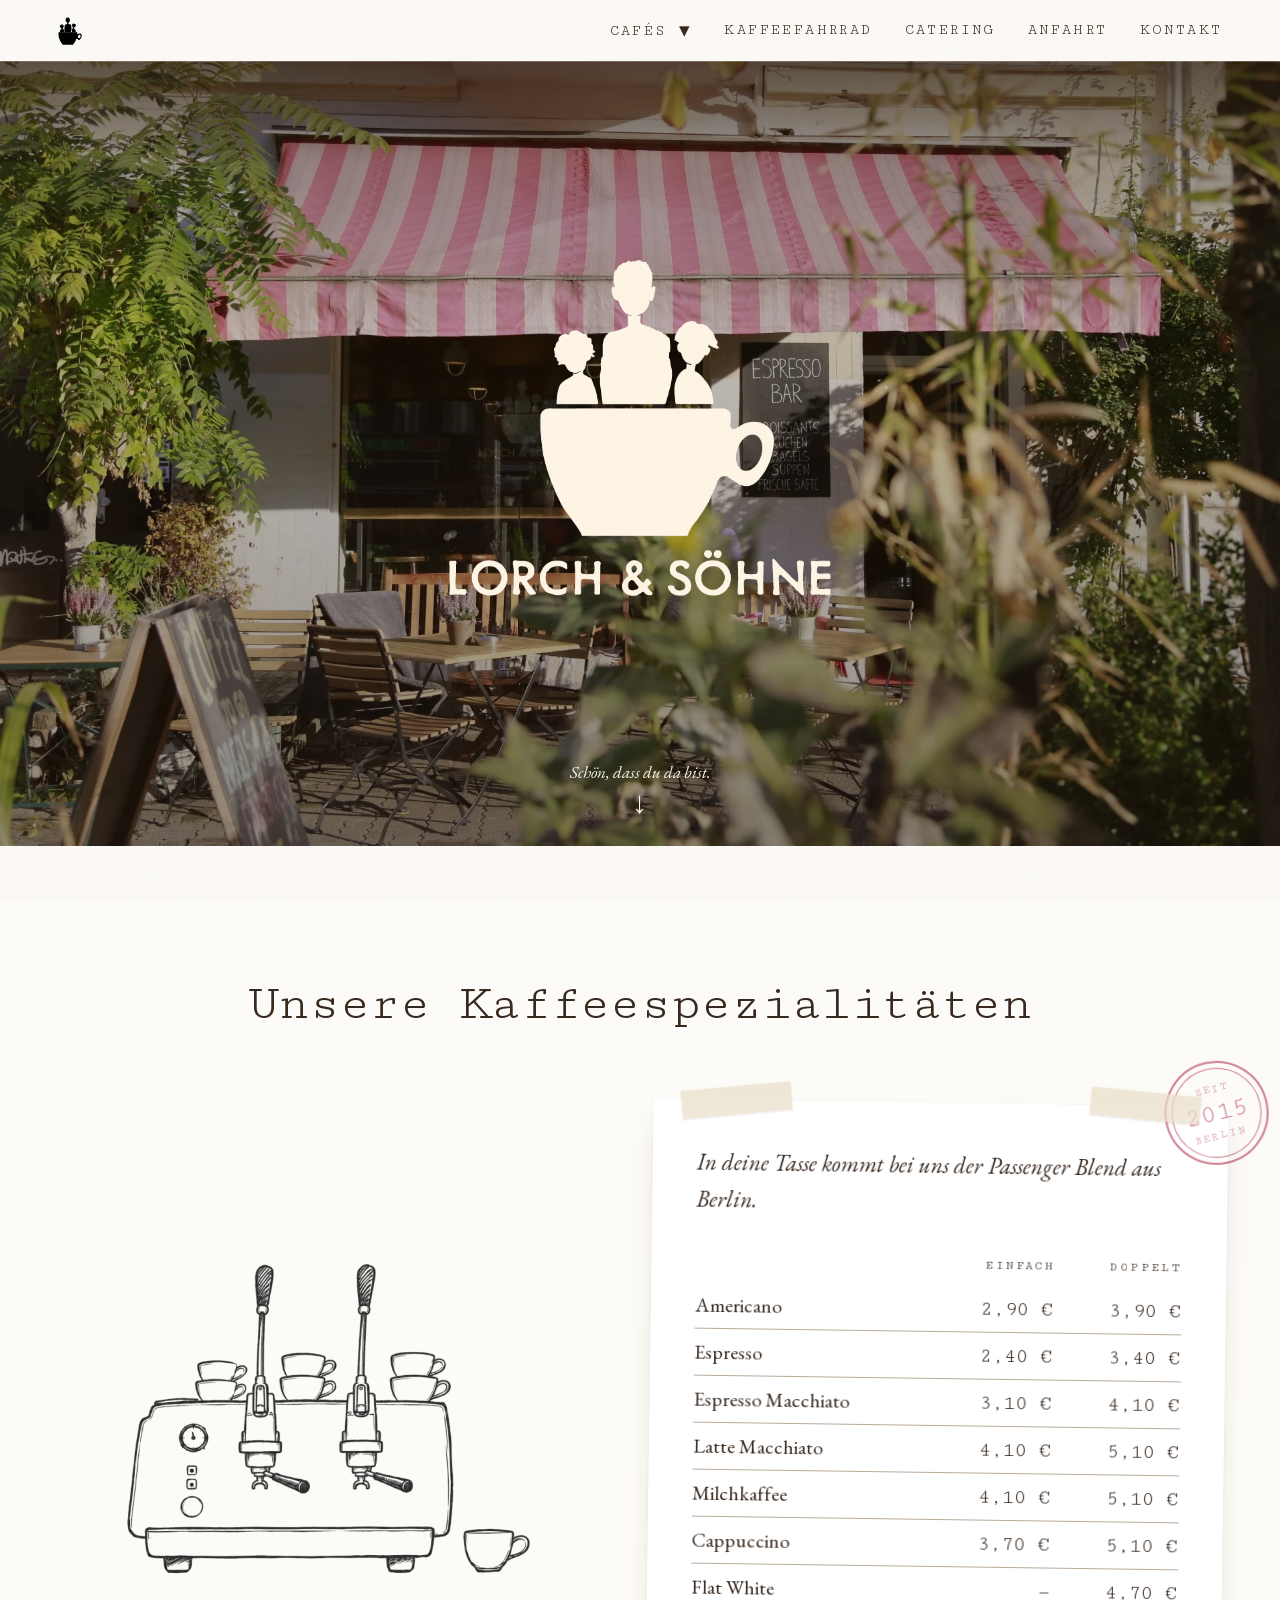
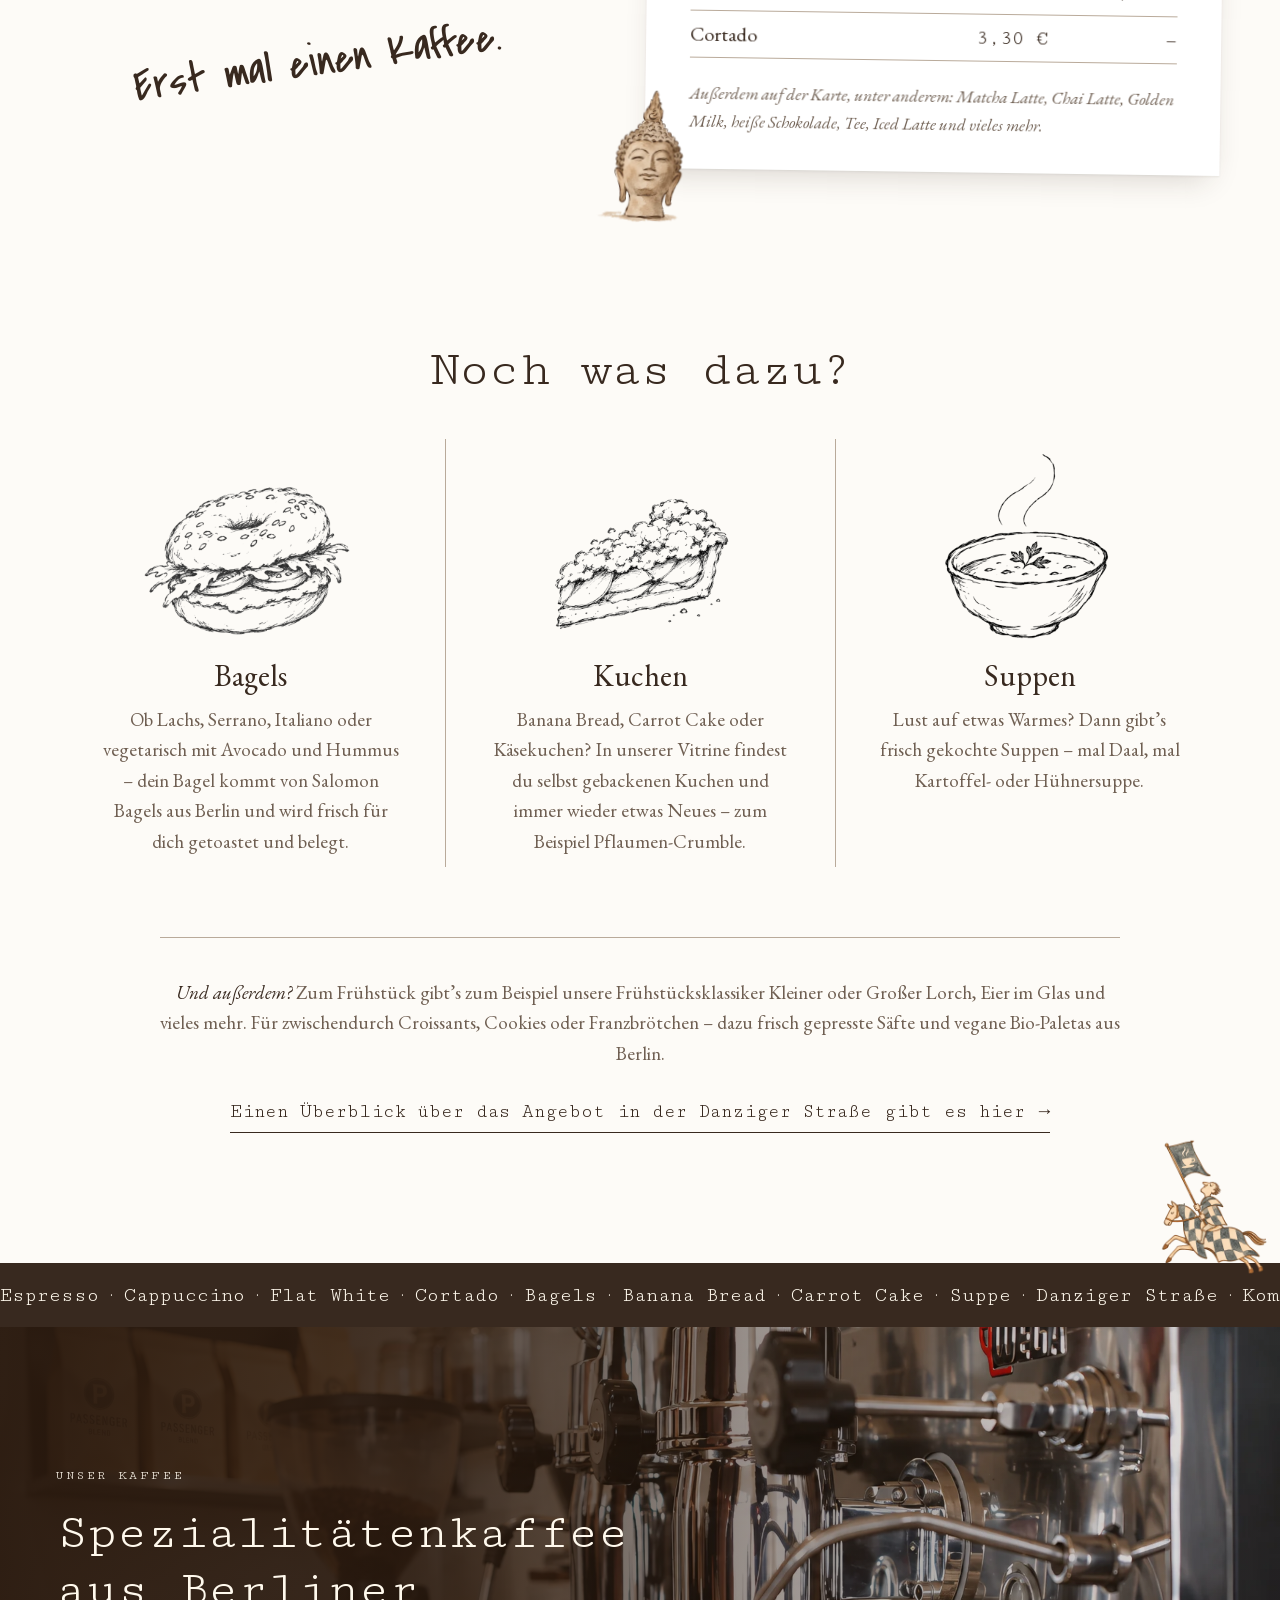
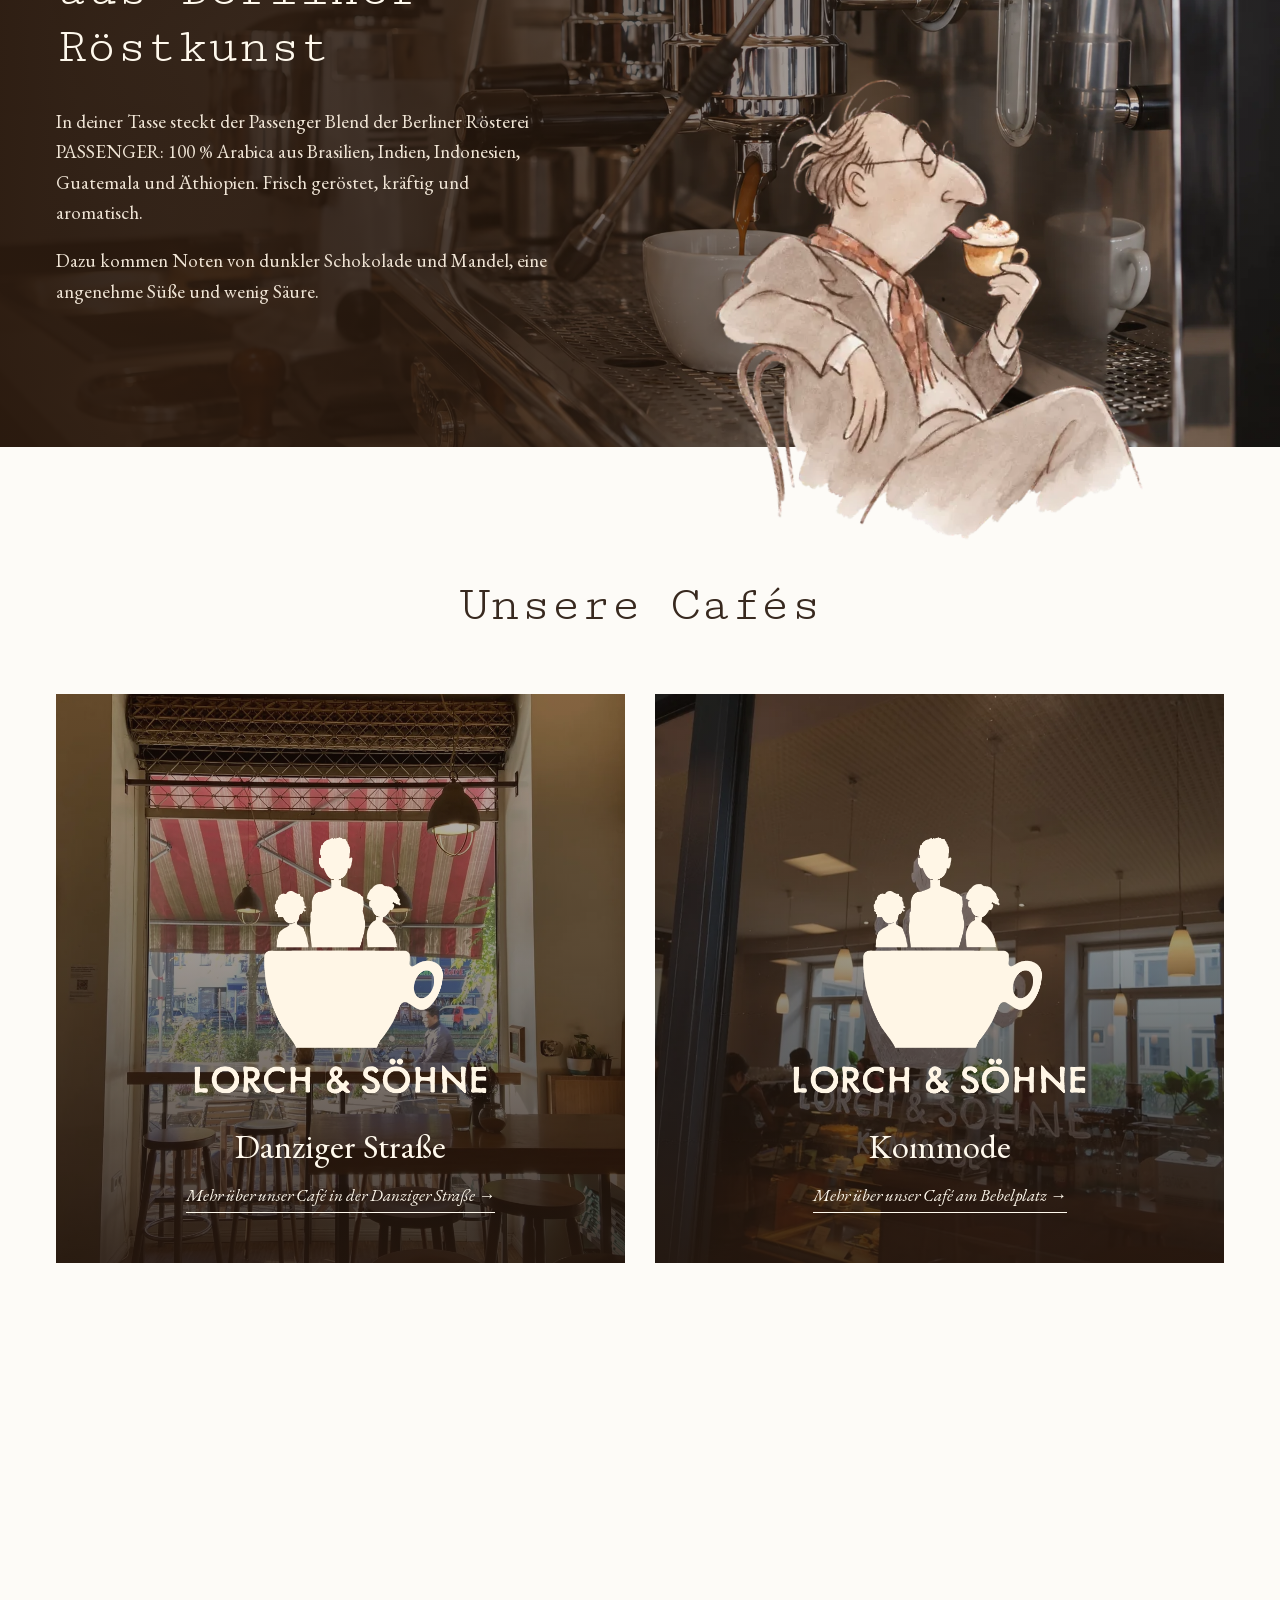
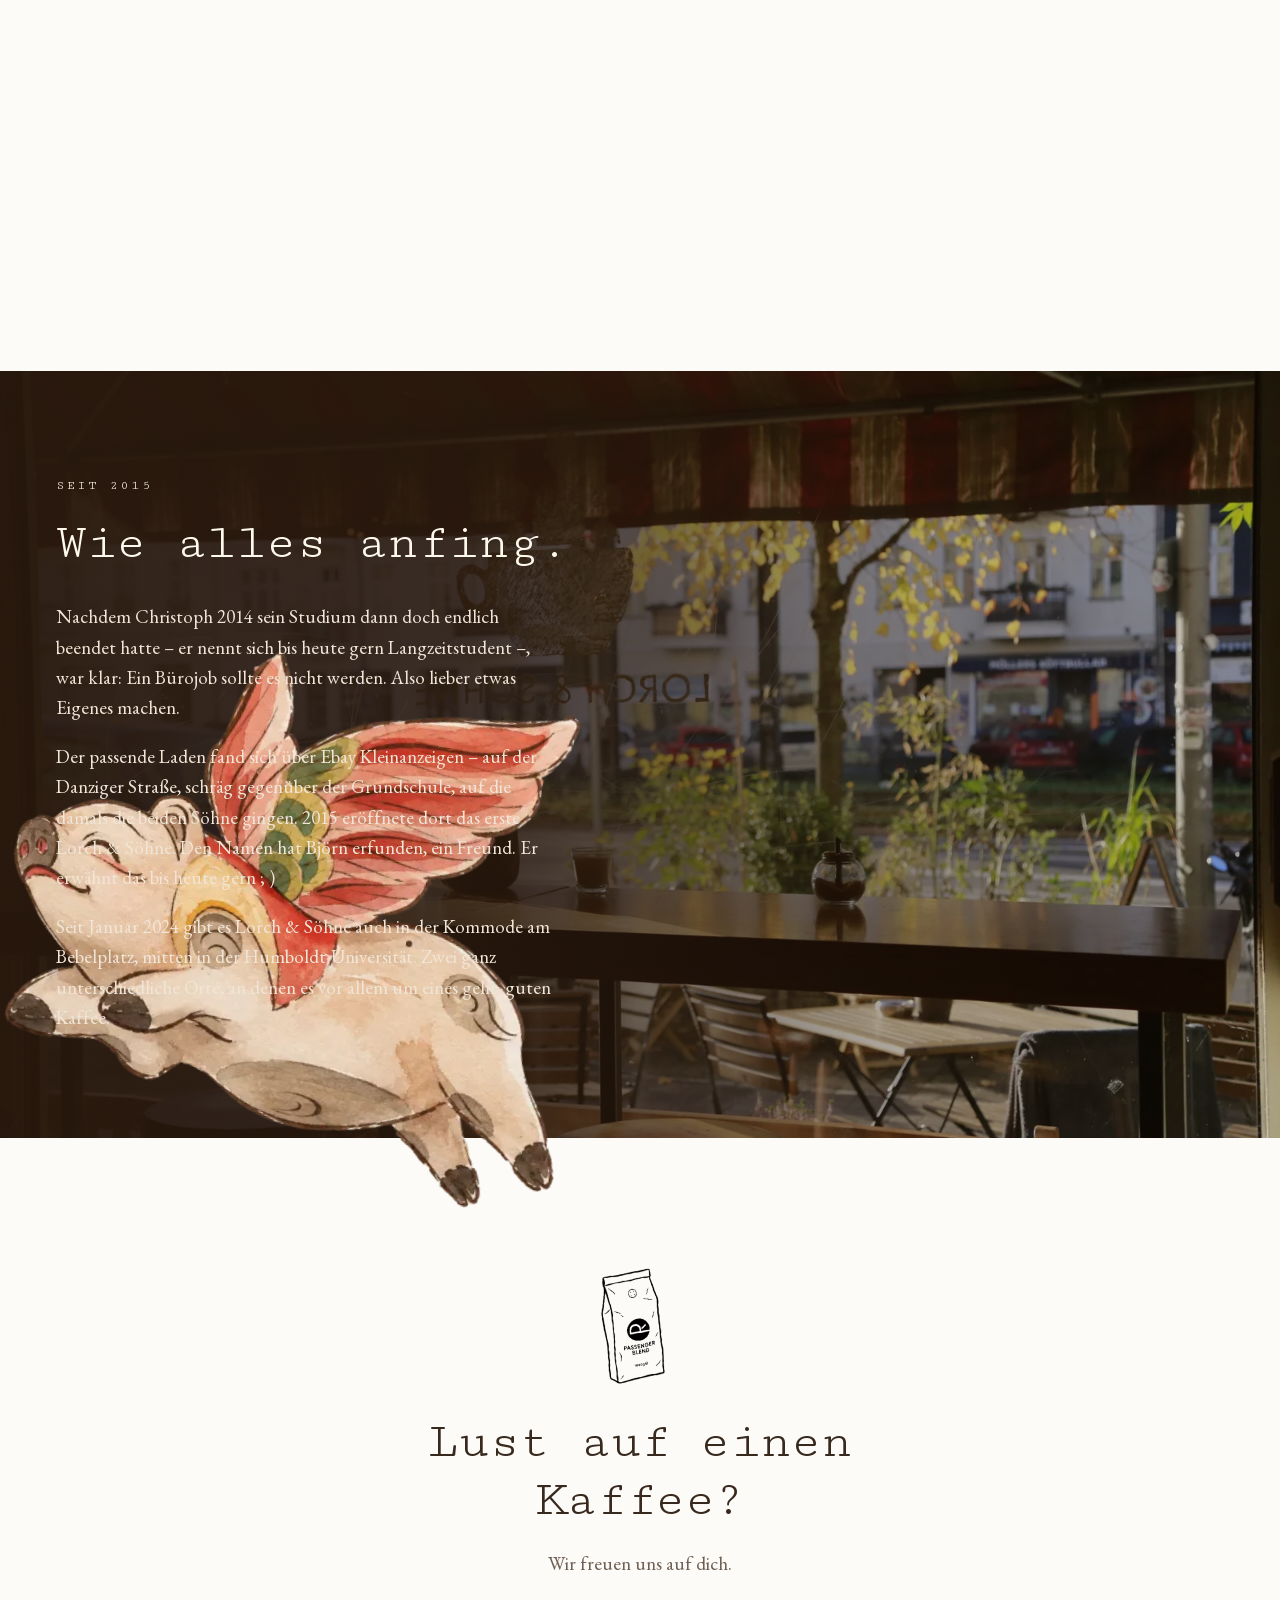
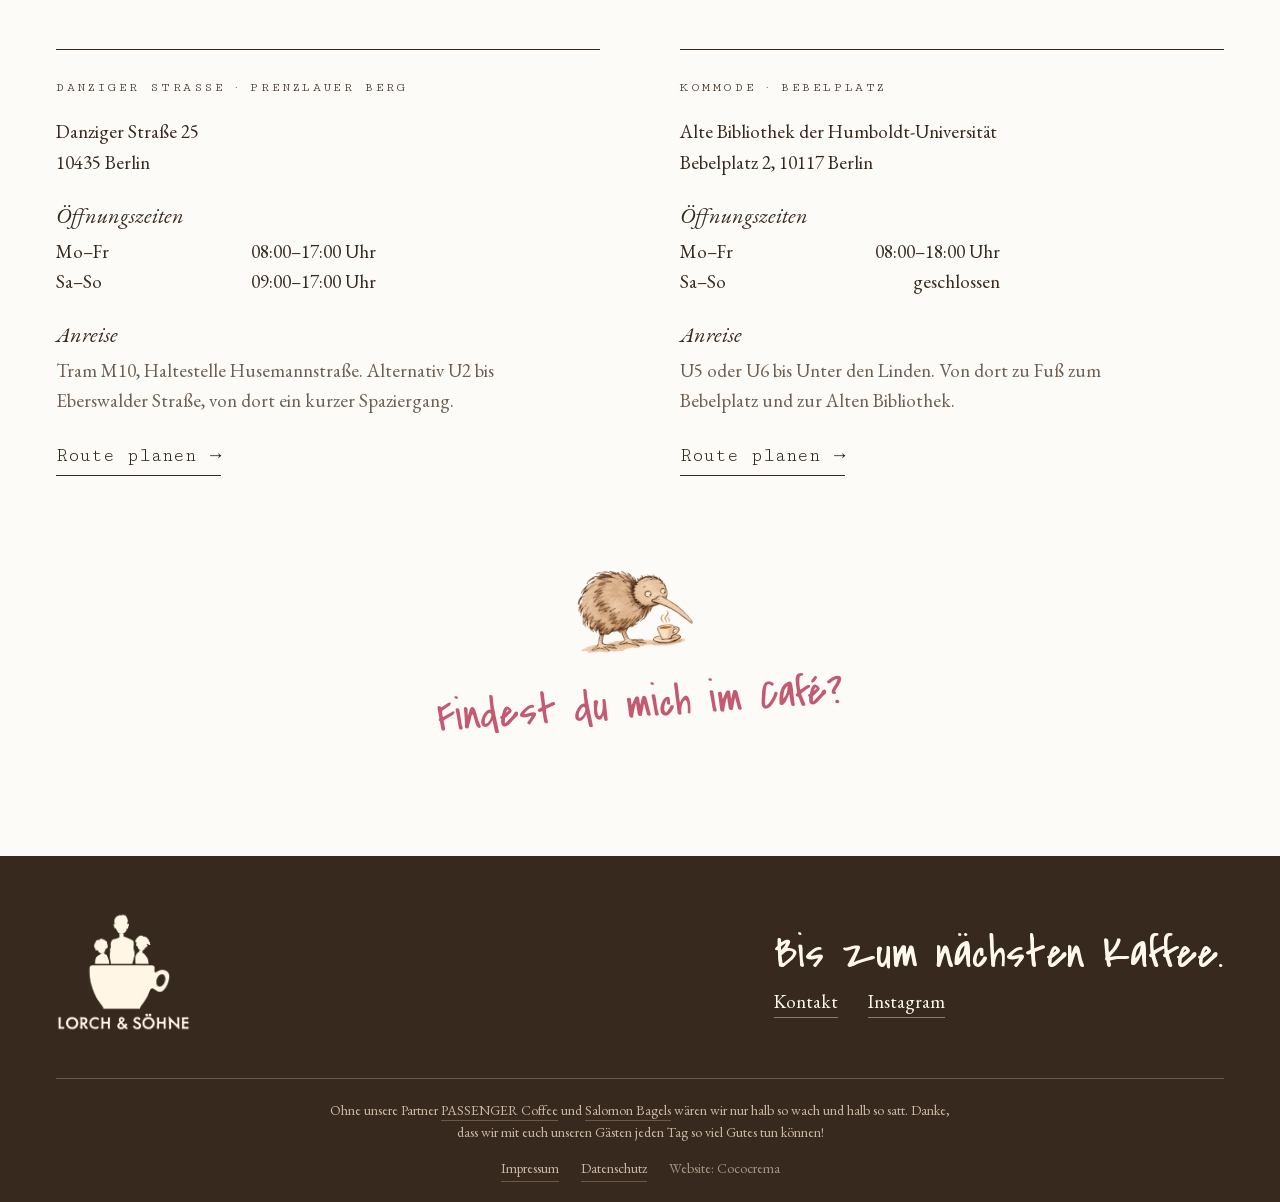
==== index.html @ 110a2131 "Startbild: Handy-Fotos kleiner, Einblenden 0,2 s (Speed Index) Co-Authored-By: Claude Opus 5.5 <nore" ====
<!doctype html>
<html lang="de">
<head>
  <meta charset="utf-8">
  <meta name="viewport" content="width=device-width,initial-scale=1">
  <meta name="description" content="Lorch &amp; Söhne: Cafés und Espressobars in Berlin – Danziger Straße (Prenzlauer Berg) und am Bebelplatz (Mitte). Espresso, Bagels, Kuchen &amp; Kaffeefahrrad.">
  <meta name="theme-color" content="#35271e">
  <title>Lorch &amp; Söhne – Cafés in Berlin Prenzlauer Berg und Mitte</title>
  <!-- Hauptadresse dieser Seite: so weiß Google, dass Testkopien nicht das Original sind -->
  <link rel="canonical" href="https://lorchundsoehne.de/">
  <!-- Startbild vorladen: Handy bekommt die kleine Hochformat-Version (-mobil), Desktop die große -->
  <link rel="preload" href="assets/bilder/lorch-und-soehne-cafe-terrasse-mobil.webp" as="image" fetchpriority="high" media="(max-width: 800px)">
  <link rel="preload" href="assets/bilder/lorch-und-soehne-cafe-terrasse.webp" as="image" fetchpriority="high" media="(min-width: 801px)">
  <link rel="preload" href="assets/fonts/ebgaramond-normal.woff2" as="font" type="font/woff2" crossorigin>
  <!-- Favicon: braune Tasse (assets/logos, 64 px); fürs iPhone weiterhin die Logo-Tasse -->
  <link rel="icon" type="image/webp" href="assets/bilder/lorch-und-soehne-favicon-whole-cup.webp">
  <link rel="apple-touch-icon" href="apple-touch-icon.png">
  <link rel="stylesheet" href="style.css?v=79">
  <script src="script.js?v=71" defer></script>
  <!-- Strukturierte Daten (schema.org, JSON-LD): verraten Google und KI-Agenten,
       wer Lorch & Söhne ist – Firma plus beide Cafés mit Adresse und Öffnungszeiten.
       Unsichtbar auf der Seite. Bei geänderten Zeiten bitte hier mit anpassen!
       Prüfen: https://search.google.com/test/rich-results
       Die E-Mail steht absichtlich NICHT hier (Schutz vor Adress-Sammlern; sie ist optional). -->
  <script type="application/ld+json">
  {
    "@context": "https://schema.org",
    "@graph": [
      {
        "@type": "Organization",
        "@id": "https://lorchundsoehne.de/#organisation",
        "name": "Lorch & Söhne",
        "url": "https://lorchundsoehne.de/",
        "logo": "https://lorchundsoehne.de/assets/bilder/lorch-und-soehne-logo.webp",
        "sameAs": ["https://www.instagram.com/lorch_und_soehne/"],
        "description": "Cafés und Espressobars in Berlin (Prenzlauer Berg und Mitte), Kaffeefahrrad mit Barista zum Mieten und Catering."
      },
      {
        "@type": "CafeOrCoffeeShop",
        "name": "Lorch & Söhne – Danziger Straße",
        "url": "https://lorchundsoehne.de/cafe-danziger-strasse.html",
        "image": "https://lorchundsoehne.de/assets/bilder/lorch-und-soehne-danziger-strasse-theke-kreidetafel.webp",
        "parentOrganization": { "@id": "https://lorchundsoehne.de/#organisation" },
        "servesCuisine": ["Kaffee", "Bagels", "Kuchen", "Suppen"],
        "address": {
          "@type": "PostalAddress",
          "streetAddress": "Danziger Straße 25",
          "postalCode": "10435",
          "addressLocality": "Berlin",
          "addressCountry": "DE"
        },
        "openingHoursSpecification": [
          { "@type": "OpeningHoursSpecification", "dayOfWeek": ["Monday","Tuesday","Wednesday","Thursday","Friday"], "opens": "08:00", "closes": "17:00" },
          { "@type": "OpeningHoursSpecification", "dayOfWeek": ["Saturday","Sunday"], "opens": "09:00", "closes": "17:00" }
        ]
      },
      {
        "@type": "CafeOrCoffeeShop",
        "name": "Lorch & Söhne – Kommode",
        "url": "https://lorchundsoehne.de/cafe-kommode.html",
        "image": "https://lorchundsoehne.de/assets/bilder/kommode/lorch-und-soehne-kommode-hinter-der-theke.webp",
        "parentOrganization": { "@id": "https://lorchundsoehne.de/#organisation" },
        "servesCuisine": ["Kaffee", "Kuchen"],
        "address": {
          "@type": "PostalAddress",
          "streetAddress": "Bebelplatz 2, Alte Bibliothek der Humboldt-Universität",
          "postalCode": "10117",
          "addressLocality": "Berlin",
          "addressCountry": "DE"
        },
        "openingHoursSpecification": [
          { "@type": "OpeningHoursSpecification", "dayOfWeek": ["Monday","Tuesday","Wednesday","Thursday","Friday"], "opens": "08:00", "closes": "18:00" }
        ]
      }
    ]
  }
  </script>
</head>
<body>
  <!--
    LORCH & SÖHNE – STARTSEITE
    Die Seite besteht aus diesen Bereichen (von oben nach unten):
    Startbild → Kaffeekarte → Speisen → Unser Kaffee → Espressobars →
    Kaffeefahrrad → Geschichte → Besuch → Fußbereich.
    Das Aussehen steht in style.css, dort in derselben Reihenfolge.
    Bilder liegen in assets/bilder/, Schriften in assets/fonts/.
  -->

  <!-- Unsichtbarer Link für Tastatur- und Screenreader-Nutzer:
       springt direkt zum Inhalt -->
  <a class="sprunglink" href="#inhalt">Zum Inhalt</a>

  <!-- ===== STARTBILD & NAVIGATION =====
       Terrassenfoto, Logo und Menü. Die Menüpunkte springen zu den
       Bereichen mit der passenden id (z. B. href="#karte" → id="karte").
       Die beiden Standorte oben links führen später auf die Unterseiten
       der Danziger Straße und der Kommode – dann nur das href ändern. -->
  <header class="startbild" id="anfang">
    <!-- Bis 800 px Breite lädt der Browser den hochformatigen Ausschnitt (-mobil, viel kleiner) -->
    <picture>
      <source media="(max-width: 800px)" srcset="assets/bilder/lorch-und-soehne-cafe-terrasse-mobil.webp">
      <img class="startbild-foto" src="assets/bilder/lorch-und-soehne-cafe-terrasse.webp" width="1920" height="1280" alt="Die sonnige Terrasse von Lorch & Söhne unter der rosé gestreiften Markise" fetchpriority="high">
    </picture>
    <div class="startbild-abdunklung"></div>
    <div class="kopfleiste">
      <div class="standorte-links">
        <!-- Home: die Kaffeetasse mit den drei Lorchs, führt zur Startseite -->
        <a class="home-tasse" href="index.html" aria-label="Lorch & Söhne – Startseite"><img class="logo-hell" src="assets/bilder/lorch-und-soehne-logo-tasse.webp" width="360" height="420" alt=""></a>
      </div>
      <button class="navigation-button" type="button" popovertarget="navigation">
        <span class="sr-only">Menü</span><span class="navigation-icon" aria-hidden="true"></span>
      </button>
      <nav id="navigation" popover aria-label="Hauptnavigation">
        <a class="nav-home" href="#anfang">Home</a>
        <!-- Ausklappmenü: am Desktop klappt die Liste beim Drüberfahren
             (oder per Tastatur) unter „Cafés“ auf.
             Ein drittes Café einfach als weiteren <a> ergänzen. -->
        <div class="ausklappmenue">
          <a href="#espressobars">Cafés <span class="ausklapp-pfeil" aria-hidden="true">▾</span></a>
          <div class="ausklappmenue-liste">
            <a href="cafe-danziger-strasse.html">Danziger Straße</a>
            <a href="cafe-kommode.html">Kommode</a>
            <!-- zusätzlich zum eigenen Menüpunkt: das Rad als „drittes Café“ -->
            <a href="kaffeefahrrad-mieten.html">Kaffeefahrrad</a>
          </div>
        </div>
        <a href="kaffeefahrrad-mieten.html">Kaffeefahrrad</a>
        <a href="catering.html">Catering</a>
        <!-- „Anfahrt“ springt direkt zur ersten Adresse (Danziger Straße) -->
        <a href="#danziger">Anfahrt</a>
        <a href="kontakt.html">Kontakt</a>
      </nav>
    </div>
    <!-- H1 der Startseite: sichtbar ist nur das Logo (alt „Lorch & Söhne“),
         der Zusatz ist nur für Google und Screenreader da (.sr-only) -->
    <h1 class="startbild-logo">
      <img src="assets/bilder/lorch-und-soehne-logo.webp" width="591" height="532" alt="Lorch & Söhne" class="logo-hell">
      <span class="sr-only"> – Cafés &amp; Espressobars in Berlin, Prenzlauer Berg und Mitte</span>
    </h1>
    <a class="startbild-weiter" href="#inhalt">
      <span>Schön, dass du da bist.</span><span aria-hidden="true">↓</span>
    </a>
  </header>
  <main id="inhalt">

    <!-- ===== KAFFEEKARTE =====
         Preise ändern: einfach die Zahlen in der Tabelle unten anpassen.
         Ein neues Getränk = eine neue <tr>…</tr>-Zeile kopieren.
         „—“ bedeutet: gibt es in dieser Größe nicht. -->

    <section class="kaffeekarte-section inhaltsbreite" id="karte" aria-labelledby="kaffeekarte-titel">
      <h2 id="kaffeekarte-titel">Unsere Kaffeespezialitäten</h2>
      <div class="kaffeekarte">
        <div class="espressomaschine-bild">
          <img src="assets/bilder/lorch-und-soehne-espressomaschine-illustration.webp" width="800" height="800" alt="Gezeichnete Espressomaschine mit zwei Handhebeln und gestapelten Tassen" loading="lazy">
          <p class="handschrift">Erst mal einen Kaffee.</p>
        </div>
        <div class="preisliste">
          <!-- Stempel und Klebestreifen sind nur Deko -->
          <div class="stempel" aria-hidden="true"><span>Seit</span>2015<span>Berlin</span></div>
          <p class="preisliste-einleitung">In deine Tasse kommt bei uns der Passenger Blend aus Berlin.</p>
          <table>
            <caption class="sr-only">Unsere Kaffeespezialitäten, Preise in Euro</caption>
            <thead>
              <tr>
                <th scope="col"><span class="sr-only">Kaffeespezialität</span></th>
                <th scope="col">Einfach</th>
                <th scope="col">Doppelt</th>
              </tr>
            </thead>
            <tbody>
              <!-- INHALT danziger.karte.kaffee tabelle ANFANG -->
              <tr>
                <th scope="row">Americano</th>
                <td>2,90 €</td>
                <td>3,90 €</td>
              </tr>
              <tr>
                <th scope="row">Espresso</th>
                <td>2,40 €</td>
                <td>3,40 €</td>
              </tr>
              <tr>
                <th scope="row">Espresso Macchiato</th>
                <td>3,10 €</td>
                <td>4,10 €</td>
              </tr>
              <tr>
                <th scope="row">Latte Macchiato</th>
                <td>4,10 €</td>
                <td>5,10 €</td>
              </tr>
              <tr>
                <th scope="row">Milchkaffee</th>
                <td>4,10 €</td>
                <td>5,10 €</td>
              </tr>
              <tr>
                <th scope="row">Cappuccino</th>
                <td>3,70 €</td>
                <td>5,10 €</td>
              </tr>
              <tr>
                <th scope="row">Flat White</th>
                <td>—</td>
                <td>4,70 €</td>
              </tr>
              <tr>
                <th scope="row">Cortado</th>
                <td>3,30 €</td>
                <td>—</td>
              </tr>
              <!-- INHALT ENDE -->
            </tbody>
          </table>
          <p class="preisliste-hinweis">Außerdem auf der Karte, unter anderem: Matcha Latte, Chai Latte, Golden Milk, heiße Schokolade, Tee, Iced Latte und vieles mehr.</p>
          <!-- Figur aus der Bar: der Buddha – der Einzige, der nie wackelt -->
          <div class="figur figur-buddha" aria-hidden="true">
            <img src="assets/bilder/lorch-und-soehne-buddha-illustration.webp" width="600" height="600" alt="Gezeichneter Buddha-Kopf, eine der Figuren aus der Bar von Lorch &amp; Söhne" loading="lazy">
          </div>
        </div>
      </div>
    </section>

    <!-- ===== SPEISEN: BAGELS, KUCHEN, SUPPEN =====
         Ein <article class="speise"> pro Gericht (Bild, Überschrift, Text). -->

    <section class="speisen-section inhaltsbreite" aria-labelledby="speisen-titel">
      <h2 id="speisen-titel">Noch was dazu?</h2>
      <div class="speisen-raster">
        <article class="speise">
          <img src="assets/bilder/lorch-und-soehne-bagel-illustration.webp" width="600" height="600" alt="Gezeichneter belegter Bagel" loading="lazy">
          <h3>Bagels</h3>
          <p>Ob Lachs, Serrano, Italiano oder vegetarisch mit Avocado und Hummus – dein Bagel kommt von Salomon Bagels aus Berlin und wird frisch für dich getoastet und belegt.</p>
        </article>
        <article class="speise">
          <img src="assets/bilder/lorch-und-soehne-kuchen-illustration.webp" width="600" height="600" alt="Gezeichnetes Stück Kuchen" loading="lazy">
          <h3>Kuchen</h3>
          <p>Banana Bread, Carrot Cake oder Käsekuchen? In unserer Vitrine findest du selbst gebackenen Kuchen und immer wieder etwas Neues – zum Beispiel Pflaumen-Crumble.</p>
        </article>
        <article class="speise">
          <img src="assets/bilder/lorch-und-soehne-suppe-illustration.webp" width="600" height="600" alt="Gezeichnete Schale Suppe" loading="lazy">
          <h3>Suppen</h3>
          <p>Lust auf etwas Warmes? Dann gibt’s frisch gekochte Suppen – mal Daal, mal Kartoffel- oder Hühnersuppe.</p>
        </article>
      </div>
      <div class="speisen-ausserdem">
        <p><em>Und außerdem?</em> Zum Frühstück gibt’s zum Beispiel unsere Frühstücksklassiker Kleiner oder Großer Lorch, Eier im Glas und vieles mehr. Für zwischendurch Croissants, Cookies oder Franzbrötchen – dazu frisch gepresste Säfte und vegane Bio-Paletas aus Berlin.</p>
        <!-- Führt direkt zur Karte auf der Danziger-Unterseite -->
        <a class="textlink" href="cafe-danziger-strasse.html#karte">Einen Überblick über das Angebot in der Danziger Straße gibt es hier <span aria-hidden="true">→</span></a>
      </div>
    </section>

    <!-- ===== LAUFBAND =====
         Schreibmaschinen-Band, das langsam durchläuft (nur Deko).
         Der Text steht zweimal drin, damit das Band ohne Lücke läuft –
         bei Änderungen bitte beide Hälften gleich anpassen. -->

    <!-- Figur aus der Bar: der Ritter mit Kaffeefahne reitet beim Scrollen
         über das Laufband (Bewegung steuert script.js) -->
    <div class="ritter-bahn" aria-hidden="true">
      <img class="figur-ritter" src="assets/bilder/lorch-und-soehne-ritter-illustration.webp" width="600" height="600" alt="Gezeichneter Ritter mit Kaffeefahne auf seinem Pferd" loading="lazy">
    </div>
    <div class="laufband" aria-hidden="true">
      <div class="laufband-text">
        <span>Espresso · Cappuccino · Flat White · Cortado · Bagels · Banana Bread · Carrot Cake · Suppe · Danziger Straße · Kommode · </span><span>Espresso · Cappuccino · Flat White · Cortado · Bagels · Banana Bread · Carrot Cake · Suppe · Danziger Straße · Kommode · </span>
      </div>
    </div>

    <!-- ===== UNSER KAFFEE (Foto-Bereich) ===== -->

    <section class="foto-section kaffee-section" id="kaffee" aria-labelledby="kaffee-titel">
      <img class="section-foto" src="assets/bilder/lorch-und-soehne-espresso-maschine.webp" srcset="assets/bilder/lorch-und-soehne-espresso-maschine-mobil.webp 800w, assets/bilder/lorch-und-soehne-espresso-maschine.webp 1920w" sizes="(max-width: 800px) 100vw, 1200px" width="1920" height="1280" alt="Frischer Espresso läuft aus der glänzenden WEGA-Maschine in eine Tasse" loading="lazy">
      <div class="foto-abdunklung"></div>
      <div class="inhaltsbreite foto-inhalt">
        <div class="foto-text">
          <p class="dachzeile">Unser Kaffee</p>
          <h2 id="kaffee-titel">Spezialitätenkaffee aus Berliner Röstkunst</h2>
          <p>In deiner Tasse steckt der Passenger Blend der Berliner Rösterei PASSENGER: 100 % Arabica aus Brasilien, Indien, Indonesien, Guatemala und Äthiopien. Frisch geröstet, kräftig und aromatisch.</p>
          <p>Dazu kommen Noten von dunkler Schokolade und Mandel, eine angenehme Süße und wenig Säure.</p>
        </div>
      </div>
    </section>

    <!-- ===== CAFÉS (Klassen heißen weiter „espressobar…“) =====
         Zwei quadratische Kacheln mit Foto, Logo, Standort und Link.
         Die Links führen später auf die Unterseiten – dann nur das href ändern. -->

    <section class="espressobars-section inhaltsbreite" id="espressobars" aria-labelledby="espressobars-titel">
      <!-- Figur aus der Bar: der Genießer im Stuhl -->
      <div class="figur figur-geniesser" aria-hidden="true">
        <img src="assets/bilder/lorch-und-soehne-geniesser-illustration.webp" width="600" height="600" alt="Gezeichneter Genießer mit einer Tasse Kaffee" loading="lazy">
      </div>
      <h2 id="espressobars-titel">Unsere Cafés</h2>
      <!-- Bilder in den Kacheln mit leerem alt: Der Link heißt sonst
           „Foto … Logo … Danziger Straße … Mehr über …“ – Überschrift
           und Linktext reichen als Beschreibung. -->
      <div class="espressobars-raster">
        <a class="espressobar-kachel" href="cafe-danziger-strasse.html">
          <img class="espressobar-foto" src="assets/bilder/lorch-und-soehne-cafe-danziger-strasse-innen.webp" srcset="assets/bilder/lorch-und-soehne-cafe-danziger-strasse-innen-mobil.webp 800w, assets/bilder/lorch-und-soehne-cafe-danziger-strasse-innen.webp 1600w" sizes="(max-width: 800px) 100vw, 1200px" width="1600" height="1066" alt="" loading="lazy">
          <img class="logo-hell espressobar-logo" src="assets/bilder/lorch-und-soehne-logo.webp" width="591" height="532" alt="" loading="lazy">
          <h3 class="espressobar-standort">Danziger Straße</h3>
          <span class="espressobar-link">Mehr über unser Café in der Danziger Straße <span aria-hidden="true">→</span></span>
        </a>
        <a class="espressobar-kachel" href="cafe-kommode.html">
          <img class="espressobar-foto" src="assets/bilder/lorch-und-soehne-cafe-kommode-bebelplatz.webp" srcset="assets/bilder/lorch-und-soehne-cafe-kommode-bebelplatz-mobil.webp 800w, assets/bilder/lorch-und-soehne-cafe-kommode-bebelplatz.webp 1400w" sizes="(max-width: 800px) 100vw, 1200px" width="1400" height="788" alt="" loading="lazy">
          <img class="logo-hell espressobar-logo" src="assets/bilder/lorch-und-soehne-logo.webp" width="591" height="532" alt="" loading="lazy">
          <h3 class="espressobar-standort">Kommode</h3>
          <span class="espressobar-link">Mehr über unser Café am Bebelplatz <span aria-hidden="true">→</span></span>
        </a>
      </div>
    </section>

    <!-- ===== KAFFEEFAHRRAD ===== -->

    <!-- Inhalt mittig in .inhaltsbreite -->
    <section class="kaffeefahrrad-section" id="kaffeefahrrad" aria-labelledby="kaffeefahrrad-titel">
      <div class="kaffeefahrrad-inhalt inhaltsbreite">
        <img class="kaffeefahrrad-bild" src="assets/bilder/lorch-und-soehne-kaffeefahrrad-illustration.webp" width="800" height="800" alt="Gezeichnetes Kaffeefahrrad mit Sonnendach und Espressomaschine" loading="lazy">
        <div class="kaffeefahrrad-text">
          <p class="dachzeile">Schon gewusst?</p>
          <h2 id="kaffeefahrrad-titel">Lorch & Söhne gibt’s auch auf dem Fahrrad.</h2>
          <p>Mit frisch gemahlenen Bohnen von Passenger Coffee und einer professionellen Espressomaschine bereiten unsere Baristas die Kaffeespezialitäten direkt vor Ort zu.</p>
          <p>Für Events und Messen in Berlin kannst du unser Kaffeefahrrad buchen.</p>
          <a class="textlink" href="kaffeefahrrad-mieten.html#anfrage">Kaffeefahrrad anfragen <span aria-hidden="true">→</span></a>
        </div>
      </div>
    </section>

    <!-- ===== GESCHICHTE „Wie alles anfing“ (Foto-Bereich) ===== -->

    <section class="foto-section geschichte-section" id="geschichte" aria-labelledby="geschichte-titel">
      <img class="section-foto" src="assets/bilder/lorch-und-soehne-cafe-fenster.webp" srcset="assets/bilder/lorch-und-soehne-cafe-fenster-mobil.webp 800w, assets/bilder/lorch-und-soehne-cafe-fenster.webp 1600w" sizes="(max-width: 800px) 100vw, 1200px" width="1600" height="1067" alt="Vom Café aus auf die sonnige Danziger Straße schauen" loading="lazy">
      <div class="foto-abdunklung"></div>
      <!-- Figur aus der Bar: das fliegende Schwein schwebt beim Scrollen
           vom rechten Rand ins Bild (Bewegung steuert script.js) -->
      <img class="figur-schwein" src="assets/bilder/lorch-und-soehne-schwein-illustration.webp" width="600" height="600" alt="Gezeichnetes fliegendes Schwein mit Flügeln" loading="lazy">
      <div class="inhaltsbreite foto-inhalt">
        <div class="foto-text">
          <p class="dachzeile">Seit 2015</p>
          <h2 id="geschichte-titel">Wie alles anfing.</h2>
          <p>Nachdem Christoph 2014 sein Studium dann doch endlich beendet hatte – er nennt sich bis heute gern Langzeitstudent –, war klar: Ein Bürojob sollte es nicht werden. Also lieber etwas Eigenes machen.</p>
          <p>Der passende Laden fand sich über Ebay Kleinanzeigen – auf der Danziger Straße, schräg gegenüber der Grundschule, auf die damals die beiden Söhne gingen. 2015 eröffnete dort das erste Lorch & Söhne. Den Namen hat Björn erfunden, ein Freund. Er erwähnt das bis heute gern ; )</p>
          <p>Seit Januar 2024 gibt es Lorch & Söhne auch in der Kommode am Bebelplatz, mitten in der Humboldt-Universität. Zwei ganz unterschiedliche Orte, an denen es vor allem um eines geht: guten Kaffee.</p>
        </div>
      </div>
    </section>

    <!-- ===== BESUCH: ADRESSEN & ÖFFNUNGSZEITEN =====
         Öffnungszeiten ändern: im jeweiligen <dl class="oeffnungszeiten">. -->

    <section class="besuch-section inhaltsbreite" id="besuch" aria-labelledby="besuch-titel">
      <div class="besuch-ueberschrift">
        <img class="kaffeebohnen-zeichnung" src="assets/bilder/lorch-und-soehne-passenger-blend-tuete-illustration.webp" width="734" height="734" alt="Eine gezeichnete Tüte Passenger Blend" loading="lazy">
        <h2 id="besuch-titel">Lust auf einen Kaffee?</h2>
        <p>Wir freuen uns auf dich.</p>
      </div>
      <div class="adressen-raster">
        <article class="adresse" id="danziger">
          <h3 class="dachzeile">Danziger Straße · Prenzlauer Berg</h3>
          <address><!--i:danziger.adresse.strasse-->Danziger Straße 25<!--/i--><br><!--i:danziger.adresse.plz_ort-->10435 Berlin<!--/i--></address>
          <h4>Öffnungszeiten</h4>
          <dl class="oeffnungszeiten">
            <!-- INHALT danziger.oeffnungszeiten kurz ANFANG -->
            <div>
              <dt>Mo–Fr</dt>
              <dd>08:00–17:00 Uhr</dd>
            </div>
            <div>
              <dt>Sa–So</dt>
              <dd>09:00–17:00 Uhr</dd>
            </div>
            <!-- INHALT ENDE -->
          </dl>
          <h4>Anreise</h4>
          <p class="anfahrt">Tram M10, Haltestelle Husemannstraße. Alternativ U2 bis Eberswalder Straße, von dort ein kurzer Spaziergang.</p>
          <a class="textlink" data-route="danziger" href="https://www.google.com/maps/dir/?api=1&amp;destination=Danziger+Stra%C3%9Fe+25%2C+10435+Berlin" target="_blank" rel="noopener noreferrer">Route planen <span aria-hidden="true">→</span></a>
        </article>
        <article class="adresse" id="kommode">
          <h3 class="dachzeile">Kommode · Bebelplatz</h3>
          <address><!--i:kommode.adresse.gebaeude-->Alte Bibliothek der Humboldt-Universität<!--/i--><br><!--i:kommode.adresse.strasse-->Bebelplatz 2<!--/i-->, <!--i:kommode.adresse.plz_ort-->10117 Berlin<!--/i--></address>
          <h4>Öffnungszeiten</h4>
          <dl class="oeffnungszeiten">
            <!-- INHALT kommode.oeffnungszeiten kurz ANFANG -->
            <div>
              <dt>Mo–Fr</dt>
              <dd>08:00–18:00 Uhr</dd>
            </div>
            <div>
              <dt>Sa–So</dt>
              <dd>geschlossen</dd>
            </div>
            <!-- INHALT ENDE -->
          </dl>
          <h4>Anreise</h4>
          <p class="anfahrt">U5 oder U6 bis Unter den Linden. Von dort zu Fuß zum Bebelplatz und zur Alten Bibliothek.</p>
          <a class="textlink" data-route="kommode" href="https://www.google.com/maps/dir/?api=1&amp;destination=Lorch+%26+S%C3%B6hne+Kommode%2C+Bebelplatz+2%2C+10117+Berlin" target="_blank" rel="noopener noreferrer">Route planen <span aria-hidden="true">→</span></a>
        </article>
      </div>
      <!-- Figur aus der Bar: der Kiwi – such ihn vor Ort! -->
      <!-- Bild ist Deko (alt leer), die Randnotiz darunter lesen Screenreader vor -->
      <div class="figur figur-kiwi">
        <img src="assets/bilder/lorch-und-soehne-kiwi-illustration.webp" width="600" height="600" alt="" loading="lazy">
        <p class="randnotiz">Findest du mich im Café?</p>
      </div>
    </section>
  </main>

  <!-- ===== FUSSBEREICH ===== -->
  <footer class="fussbereich">
    <div class="inhaltsbreite fussbereich-oben">
      <a href="#anfang" aria-label="Lorch & Söhne – zurück zum Anfang"><img class="logo-hell fussbereich-logo" src="assets/bilder/lorch-und-soehne-logo.webp" width="591" height="532" alt="Lorch & Söhne" loading="lazy"></a>
      <div>
        <p class="handschrift">Bis zum nächsten Kaffee.</p>
        <!-- Keine E-Mail-Adresse im Footer (steht nur auf der Kontaktseite) -->
        <a class="email-link" href="kontakt.html">Kontakt</a>
        <!-- Instagram-Profil, öffnet in neuem Tab -->
        <a class="instagram-link" href="https://www.instagram.com/lorch_und_soehne/" target="_blank" rel="noopener">Instagram</a>
      </div>
    </div>
    <div class="inhaltsbreite fussbereich-unten">
      <!-- Dank an die Partner (Kaffeebohnen und Bagels), Links öffnen in neuem Tab -->
      <p class="fussbereich-partner">Ohne unsere Partner <a href="https://www.passenger-coffee.de/" target="_blank" rel="noopener">PASSENGER Coffee</a> und <a href="https://www.salomon-bagels.de/" target="_blank" rel="noopener">Salomon Bagels</a> wären wir nur halb so wach und halb so satt. Danke, dass wir mit euch unseren Gästen jeden Tag so viel Gutes tun können!</p>
      <!-- Pflichtseiten -->
      <nav class="fussbereich-rechtliches" aria-label="Rechtliches">
        <a href="impressum.html">Impressum</a>
        <a href="datenschutz.html">Datenschutz</a>
        <a class="fussbereich-credit" href="https://cococrema.de/" target="_blank" rel="noopener">Website: Cococrema</a>
      </nav>
    </div>
  </footer>
</body>
</html>
---- style.css ----
@font-face {
  font-family: 'Cutive Mono';
  font-style: normal;
  font-weight: 400;
  font-display: swap;
  src: url(assets/fonts/cutivemono-schreibmaschine.woff2) format('woff2');
}

/* ============================================================
   LORCH & SÖHNE – STYLESHEET
   ------------------------------------------------------------
   Diese Datei bestimmt das Aussehen der ganzen Website.
   Sie ist von oben nach unten so aufgebaut:

     1. Schriften
     2. Farben & Grundwerte  ← hier lassen sich Farben zentral ändern
     3. Basis & wiederverwendbare Elemente (Links, Überschriften …)
     4. Die Bereiche der Startseite, in derselben Reihenfolge wie im HTML:
        Startbild → Kaffeekarte → Speisen → Unser Kaffee →
        Espressobars → Kaffeefahrrad → Geschichte → Besuch → Fußbereich
     5. Anpassungen der Startseite für Tablet und Handy
     6. Reduzierte Bewegung (Barrierefreiheit) – gilt für alle Seiten
     7. Verspielte Details: Zettel, Stempel, Laufband, Einblenden, Wackeln
     8. Figuren aus der Bar (Buddha, Ritter, Genießer, Kiwi, Schwein)
     9. Unterseiten, jeweils mit eigenen Tablet/Handy-Regeln:
        Danziger Straße → Kommode → Kaffeefahrrad → Kontakt →
        Catering → Rechtstexte (Impressum, Datenschutz)

   Breakpoints (überall gleich):
     bis 1100px = Tablet quer / kleine Laptops
     bis  800px = Tablet hochkant und Handy – ab hier Handy-Menü
     bis  600px = Handy
   script.js nutzt dieselbe Grenze (801px = Desktop).

   Tipp: Mit Strg/Cmd + F nach dem Klassennamen aus dem HTML
   suchen, z. B. „kaffeefahrrad“, um alle Regeln dazu zu finden.

   Grundidee der Gestaltung: einfach und luftig, wie eine gut
   gesetzte Speisekarte – eine Serifenschrift, feine Linien,
   handgezeichnete Illustrationen und ein handschriftlicher Gruß.
   ============================================================ */

/* ============================================================
   1. SCHRIFTEN
   ------------------------------------------------------------
   Die Schriften liegen in assets/fonts/ (Format WOFF2, lateinische
   Zeichen). Beide sind kostenlose Google Fonts.

   EB Garamond          = alle Texte und Überschriften
                          (eine Datei für normal und halbfett,
                          eine für kursiv)
   Covered By Your Grace = handschriftliche Notizen (.handschrift),
                          wie mit Filzstift geschrieben
   Cutive Mono          = feine, alte Schreibmaschine: Menü,
                          Dachzeilen, Preise, Links, Überschriften
   ============================================================ */

@font-face {
  font-family: 'EB Garamond';
  font-style: normal;
  font-weight: 400 500;
  font-display: swap;
  src: url(assets/fonts/ebgaramond-normal.woff2) format('woff2');
}

@font-face {
  font-family: 'EB Garamond';
  font-style: italic;
  font-weight: 400;
  font-display: swap;
  src: url(assets/fonts/ebgaramond-kursiv.woff2) format('woff2');
}

/* Handschrift: „Covered By Your Grace“ – aufrecht und kantig wie ein
   Filzstift. Ersetzt die schnörkelige „Mrs Saint Delafield“ (die Datei
   liegt noch in assets/fonts/, falls man zurück möchte).
   Lizenz: SIL Open Font License – darf frei selbst gehostet werden. */
@font-face {
  font-family: 'Covered By Your Grace';
  font-style: normal;
  font-weight: 400;
  font-display: swap;
  src: url(assets/fonts/coveredbyyourgrace-handschrift.woff2) format('woff2');
}

/* ============================================================
   2. FARBEN & GRUNDWERTE
   ------------------------------------------------------------
   Diese Werte werden überall auf der Seite verwendet, z. B. als
   color: var(--ink). Wer hier eine Farbe ändert, ändert sie
   auf der ganzen Website.
   ============================================================ */

:root {
  /* Farben */
  --paper: #fdfbf7;   /* Seitenhintergrund (leicht warmes Off-White) */
  --ink: #38291f;     /* Haupttextfarbe (dunkles Kaffeebraun) */
  --muted: #6f5f52;   /* gedämpfter Text, z. B. Beschreibungen */
  --line: #b9aa9a;    /* feine Trennlinien */
  --cream: #fff9ed;   /* heller Text auf Fotos und dunklem Grund */

  /* Rosa wie die gestreifte Markise in der Danziger Straße.
     --markise      = Originalton für Schmuck, Stempel, große Schrift
                      (nur 4,0:1 Kontrast auf --paper – reicht nur für
                      Text ab ca. 24px)
     --markise-text = etwas dunkler für kleine Schrift und Flächen mit
                      heller Schrift darauf (ca. 5:1, erfüllt WCAG AA) */
  --markise: #c25b72;
  --markise-text: #b04d64;

  /* Schriftfamilien */
  --serif: 'EB Garamond',Garamond,Georgia,serif;     /* alle Texte */
  --hand: 'Covered By Your Grace',cursive;             /* Handschrift */
  --schreibmaschine: 'Cutive Mono','Courier New',monospace; /* Schreibmaschine */

  /* Abstand über und unter den hellen Bereichen */
  --abstand: 130px;

  color-scheme: light;
  scroll-behavior: smooth;
  /* Platz für die fest stehende Kopfleiste bei Sprunglinks (#karte …),
     damit angesprungene Überschriften nicht darunter verschwinden */
  scroll-padding-top: 100px;
}

/* ============================================================
   3. BASIS & WIEDERVERWENDBARE ELEMENTE
   ------------------------------------------------------------
   Grundeinstellungen für Text, Links und Bilder sowie Bausteine,
   die in mehreren Bereichen vorkommen:
   .inhaltsbreite   = begrenzt die Breite des Inhalts und zentriert ihn
   .dachzeile       = kleine Zeile in Großbuchstaben über einer Überschrift
   .handschrift     = handgeschriebene Notiz
   .textlink        = unterstrichener Link mit Pfeil →
   ============================================================ */

* {
  box-sizing: border-box;
}

/* Feine Papierstruktur über der ganzen Seite (ein Rauschen,
   kaum sichtbar). Klicks gehen durch (pointer-events: none).
   Das SVG-Rauschen wird nur einmal als kleine Kachel gezeichnet und
   dann wiederholt – das ist günstig. „mix-blend-mode“ lässt den Browser
   beim Scrollen etwas mehr rechnen; wenn die Seite auf alten Handys
   ruckelt, ist das die erste Stellschraube. */
body::after {
  content: '';
  position: fixed;
  inset: 0;
  z-index: 50;
  pointer-events: none;
  opacity: .07;
  mix-blend-mode: multiply;
  background: url("data:image/svg+xml,%3Csvg xmlns='http://www.w3.org/2000/svg' width='220' height='220'%3E%3Cfilter id='n'%3E%3CfeTurbulence type='fractalNoise' baseFrequency='.85' numOctaves='3' stitchTiles='stitch'/%3E%3C/filter%3E%3Crect width='100%25' height='100%25' filter='url(%23n)'/%3E%3C/svg%3E");
}

body {
  margin: 0;
  background: var(--paper);
  color: var(--ink);
  font-family: var(--serif);
  font-size: 19px;
  line-height: 1.6;
  -webkit-font-smoothing: antialiased;
}

h1, h2, h3, h4, p {
  margin: 0;
}

/* Alle Überschriften: Garamond, normal (nicht fett) */
h1, h2, h3, h4 {
  font-weight: 400;
  line-height: 1.12;
}

/* Große Bereichsüberschriften, z. B. „Unsere Kaffeespezialitäten“ */
h2 {
  font-size: clamp(34px,4vw,56px);
  letter-spacing: -.02em;
}

/* ---------- Schreibmaschinen-Look ----------
   Überschriften, Menü, Dachzeilen, Preise und Links in einer
   feinen Schreibmaschinenschrift.
   Wer zurück zur Garamond will: diesen Block einfach löschen. */
h2,
.dachzeile,
.kopfleiste nav a,
.navigation-button,
thead th,
tbody td,
.textlink {
  font-family: var(--schreibmaschine);
  font-weight: 400;
}

/* Kleinere Überschriften, z. B. „Bagels“ */
h3 {
  font-size: 30px;
}

a {
  color: inherit;
  text-decoration: none;
}

button {
  font: inherit;
}

img {
  display: block;
  max-width: 100%;
  height: auto;
}

p+p {
  margin-top: 18px;
}

a, button {
  -webkit-tap-highlight-color: transparent;
}

/* Fokusrahmen für Tastaturnutzer: in der Textfarbe, mit etwas Luft.
   Wo der Rahmen außen auf gleichfarbigem Grund unsichtbar wäre
   (z. B. helle Schrift auf Fotokacheln), liegt er innen – siehe
   .espressobar-kachel. */
a:focus-visible, button:focus-visible {
  outline: 2px solid currentColor;
  outline-offset: 6px;
}

.inhaltsbreite {
  width: min(1180px,calc(100% - 112px));
  margin-inline: auto;
}

/* Die Dachzeile ist manchmal eine Überschrift (Standortname auf der
   Startseite, h3) – sie sieht dann trotzdem genauso aus */
.dachzeile {
  font-size: 13px;
  line-height: inherit;
  font-weight: 500;
  letter-spacing: .2em;
  text-transform: uppercase;
  margin-bottom: 18px;
}

.handschrift {
  font-family: var(--hand);
  font-size: 44px; /* Filzstift-Schrift wirkt größer als die alte Schreibschrift */
  line-height: 1.2;
}

/* Macht das dunkle Logo hell (cremefarben) – für Fotos und Fußbereich */
.logo-hell {
  filter: brightness(0) invert(96%) sepia(10%) saturate(350%) hue-rotate(337deg);
}

.sr-only {
  position: absolute;
  width: 1px;
  height: 1px;
  padding: 0;
  margin: -1px;
  overflow: hidden;
  clip: rect(0,0,0,0);
  white-space: nowrap;
  border: 0;
}

.sprunglink {
  position: absolute;
  top: -80px;
  left: 20px;
  z-index: 100;
  background: var(--paper);
  color: var(--ink);
  padding: 12px 20px;
}

.sprunglink:focus {
  top: 16px;
}

.textlink {
  display: inline-flex;
  align-items: center;
  gap: 14px;
  border-bottom: 1px solid currentColor;
  padding-block: 4px;
  font-size: 19px;
}

.textlink span {
  transition: transform .2s;
}

.textlink:hover span {
  transform: translateX(4px);
}

/* ============================================================
   4a. STARTBILD & NAVIGATION
   ------------------------------------------------------------
   Das große Terrassenfoto ganz oben mit Logo, den beiden
   Standorten (oben links) und dem Menü (oben rechts).
   Im HTML: <header class="startbild">
   ============================================================ */

.startbild {
  height: min(900px,94svh);
  min-height: 650px;
  position: relative;
  background: #493627;
  color: var(--cream);
  isolation: isolate;
  z-index: 10; /* damit die mitlaufende Kopfleiste über allen Bereichen liegt */
}

.startbild-foto, .startbild-abdunklung {
  position: absolute;
  inset: 0;
  width: 100%;
  height: 100%;
  object-fit: cover;
  z-index: -2;
}

.startbild-foto {
  object-position: 50% 48%;
}

/* ---------- Startbild: erst hell, dann alles zusammen einblenden ----------
   Solange das Foto lädt, ist der Kopfbereich papierhell (kein brauner
   Kasten). Das Foto selbst wird NIE versteckt (sonst findet Google
   das wichtigste Bild nicht → Fehler „NO_LCP“) – ein noch nicht
   geladenes Foto ist ja ohnehin unsichtbar. Ist es da, setzt
   script.js die Klasse „geladen“ – dann blenden Verlauf, Logo und
   Menü weich dazu ein.
   Notfall: Läuft das Skript nicht, erscheint nach 3 s trotzdem alles. */
.startbild {
  background: var(--paper);
}
.startbild > :not(picture) {
  opacity: 0;
  transition: opacity .2s ease;
  animation: startbild-notfall 0s 3s forwards;
}
.startbild.geladen > :not(picture) {
  opacity: 1;
}
@keyframes startbild-notfall {
  to { opacity: 1; }
}
@media (prefers-reduced-motion: reduce) {
  .startbild > :not(picture) { transition: none; }
}

.startbild-abdunklung {
  z-index: -1;
  /* oberster Streifen: dunkelbrauner Verlauf nur hinter der Navigation, damit sie besser lesbar ist */
  background: linear-gradient(180deg,rgba(40,24,13,.75),rgba(40,24,13,0) 160px),
    linear-gradient(180deg,rgba(37,23,14,.6),rgba(39,24,12,.29) 40%,rgba(37,23,14,.5));
}

/* Kopfleiste läuft beim Scrollen mit (position: fixed).
   Über dem Startbild ist sie durchsichtig mit heller Schrift.
   Sobald man runterscrollt, setzt script.js die Klasse
   „ist-gescrollt“: dann weißer Hintergrund, dunkle Schrift,
   etwas schmaler – und die Kaffeetasse (Home) blendet ein. */
.kopfleiste {
  position: fixed;
  inset: 0 0 auto;
  z-index: 5;
  display: flex;
  align-items: center;
  justify-content: space-between;
  gap: 24px;
  padding: 32px 4.5%;
  transition: background .3s, color .3s, padding .3s, box-shadow .3s;
}

.kopfleiste.ist-gescrollt {
  background: var(--paper);
  color: var(--ink);
  padding-block: 14px;
  box-shadow: 0 1px 0 #b9aa9a66;
}

/* Standorte oben links und Menüpunkte: gleiche Schrift */
.standorte-links, .kopfleiste nav a {
  font-size: 15px;
  font-weight: 500;
  letter-spacing: .16em;
  text-transform: uppercase;
  white-space: nowrap;
}

.standorte-links {
  display: flex;
  align-items: center;
}

.standorte-links span {
  padding: 0 10px;
}

/* Home-Link: Kaffeetasse mit den drei Lorchs ganz links */
.standorte-links .home-tasse {
  border: 0;
  padding: 0;
  margin-right: 28px;
  transition: opacity .2s;
}

.home-tasse img {
  width: 24px;
}

/* Die Tasse ist immer zu sehen, damit man „Home“ jederzeit findet:
   über dem Startbild hell (.logo-hell), nach dem Runterscrollen
   im Original-Dunkelbraun. */
.home-tasse:hover {
  opacity: .7;
}

.ist-gescrollt .home-tasse img {
  filter: none;
}

.standorte-links a, .kopfleiste nav a {
  border-bottom: 1px solid transparent;
  padding-block: 4px;
}

.standorte-links a:hover, .kopfleiste nav a:hover {
  border-color: currentColor;
}

/* Die Navigation ist ein Popover (Handy-Menü ohne JS).
   Hier werden die Browser-Standardstyles für Popover zurückgesetzt. */
.kopfleiste nav {
  display: flex;
  gap: 32px;
  position: static;
  inset: auto;
  margin: 0;
  padding: 0;
  border: 0;
  background: none;
  color: inherit;
  overflow: visible;
}

/* Ausklappmenü unter „Espressobars“ (nur Desktop; am Handy
   stehen die Unterpunkte einfach eingerückt in der Liste).
   Geöffnet wird es auf drei Wegen:
     Maus      → :hover
     Tastatur  → :focus-within
     Touch     → Klasse „ist-offen“ (setzt script.js)
   Escape klappt es zu → Klasse „ist-zu“ (setzt script.js) */
.ausklappmenue {
  position: relative;
}

.ausklapp-pfeil {
  font-size: 1.4em; /* knapp doppelt so groß wie vorher (.8em), damit man das Dreieck erkennt */
  line-height: 0; /* das größere Zeichen macht die Menüzeile nicht höher */
  vertical-align: -.1em;
  margin-left: 1px; /* dicht am Wort */
}

.ausklappmenue-liste {
  position: absolute;
  top: 100%;
  left: -22px;
  padding: 18px 22px 14px;
  margin-top: 10px;
  min-width: 230px;
  background: var(--ink);
  display: flex;
  flex-direction: column;
  gap: 10px;
  box-shadow: 0 12px 24px #1f130d40;
  /* versteckt, bis man drüberfährt */
  opacity: 0;
  visibility: hidden;
  transform: translateY(-6px);
  transition: opacity .2s, transform .2s, visibility .2s;
}

/* Unsichtbare Brücke, damit das Menü beim Runterfahren offen bleibt */
.ausklappmenue-liste::before {
  content: '';
  position: absolute;
  inset: -14px 0 auto;
  height: 14px;
}

.ausklappmenue:hover .ausklappmenue-liste,
.ausklappmenue:focus-within .ausklappmenue-liste,
.ausklappmenue.ist-offen .ausklappmenue-liste {
  opacity: 1;
  visibility: visible;
  transform: none;
}

@media (min-width:801px) {
  /* Per Escape zugeklappt: bleibt zu, obwohl Fokus/Maus noch drin ist.
     Muss NACH der Regel oben stehen (gleiche Spezifität). */
  .ausklappmenue.ist-zu .ausklappmenue-liste {
    opacity: 0;
    visibility: hidden;
  }

  /* Gescrollt: Ausklappliste hell wie die Kopfleiste */
  .ist-gescrollt .ausklappmenue-liste {
    background: var(--paper);
    box-shadow: 0 12px 24px #1f130d26;
  }

  /* Menüpunkt „Home“: am Desktop ausgeblendet, um Platz zu sparen –
     dort führt die Tasse links zur Startseite. Im Handy-Menü bleibt
     „Home“ stehen. */
  .kopfleiste nav .nav-home {
    display: none;
  }
}

.kopfleiste .ausklappmenue-liste a {
  font-size: 14px;
  align-self: flex-start;
}

.startbild-logo {
  position: absolute;
  inset: 110px 0 100px;
  display: grid;
  place-items: center;
}

.startbild-logo img {
  width: clamp(290px,31vw,430px);
}

.startbild-weiter {
  position: absolute;
  left: 50%;
  bottom: 32px;
  transform: translateX(-50%);
  display: flex;
  flex-direction: column;
  align-items: center;
  gap: 6px;
  width: max-content;
  font-size: 17px;
  font-style: italic;
}

.startbild-weiter span:last-child {
  font-size: 22px;
  font-style: normal;
  line-height: 1;
}

.navigation-button {
  display: none;
}

/* ============================================================
   4b. KAFFEEKARTE
   ------------------------------------------------------------
   Überschrift, links die Espressomaschine mit handschriftlichem
   Gruß, rechts die Preisliste. Die Preise selbst stehen im HTML.
   Im HTML: <section class="kaffeekarte-section" id="karte">
   ============================================================ */

.kaffeekarte-section {
  padding-top: var(--abstand);
}

.kaffeekarte-section h2 {
  text-align: center;
  margin-bottom: 70px;
}

.kaffeekarte {
  display: grid;
  grid-template-columns: 1fr 1.1fr;
  gap: 70px;
  align-items: center;
}

/* Die Illustration hat viel weißen Rand – deshalb leicht vergrößert */
.espressomaschine-bild img {
  width: 100%;
  max-width: 520px;
  margin: -40px auto -70px;
}

/* „Erst mal einen Kaffee.“ – schräg unter der Maschine */
.espressomaschine-bild .handschrift {
  text-align: center;
  transform: rotate(-8deg);
}

/* „In deine Tasse kommt bei uns …“ – kursiv über der Tabelle */
.preisliste-einleitung {
  font-size: 23px;
  font-style: italic;
  margin-bottom: 36px;
}

table {
  width: 100%;
  border-collapse: collapse;
  font-size: 20px;
  line-height: 1.4;
}

/* Spaltenköpfe „Einfach“ und „Doppelt“ */
thead th {
  font-size: 12px;
  font-weight: 500;
  letter-spacing: .2em;
  text-transform: uppercase;
  padding: 0 0 12px;
  text-align: right;
}

tbody th {
  font-weight: 400;
  text-align: left;
  padding: 9px 12px 9px 0;
}

tbody td {
  text-align: right;
  white-space: nowrap;
  font-variant-numeric: tabular-nums;
  padding: 9px 0 9px 20px;
}

tbody tr {
  border-bottom: 1px solid var(--line);
}

/* „Auch auf der Karte: …“ – dezente Zeile unter der Tabelle */
.preisliste-hinweis {
  font-size: 17px;
  font-style: italic;
  color: var(--muted);
  margin-top: 22px;
}

/* ============================================================
   4c. SPEISEN: BAGELS, KUCHEN, SUPPEN
   ------------------------------------------------------------
   Drei Illustrationen nebeneinander mit kurzem Text, darunter
   „Und außerdem?“ und der Link zum Kartenüberblick.
   Im HTML: <section class="speisen-section">
   ============================================================ */

.speisen-section {
  padding-block: var(--abstand);
  text-align: center;
}

.speisen-raster {
  display: grid;
  grid-template-columns: repeat(3,minmax(0,1fr));
  margin-top: 40px;
}

/* Feine senkrechte Trennlinie zwischen den drei Speisen.
   position: relative für die Randnotiz (.randnotiz) */
.speise {
  position: relative;
  padding: 10px 44px;
}

.speise + .speise {
  border-left: 1px solid var(--line);
}

.speise img {
  width: 100%;
  max-width: 220px;
  margin-inline: auto;
}

.speise h3 {
  margin: -10px 0 12px;
}

/* Text darf die ganze Spaltenbreite nutzen */
.speise p {
  color: var(--muted);
}

.speisen-ausserdem {
  max-width: 960px;
  margin: 70px auto 0;
  padding-top: 40px;
  border-top: 1px solid var(--line);
}

.speisen-ausserdem p {
  color: var(--muted);
}

.speisen-ausserdem em {
  color: var(--ink);
}

.speisen-ausserdem .textlink {
  margin-top: 24px;
}

/* ============================================================
   4d. FOTO-BEREICHE: UNSER KAFFEE & GESCHICHTE
   ------------------------------------------------------------
   Bereiche mit Foto über die ganze Breite und Text darauf.
   Gemeinsame Regeln heißen .foto-…; was nur für einen der beiden
   gilt, beginnt mit .kaffee-section bzw. .geschichte-section.
   ============================================================ */

.foto-section {
  position: relative;
  isolation: isolate;
  color: var(--cream);
  background: #312319;
}

.section-foto, .foto-abdunklung {
  position: absolute;
  inset: 0;
  width: 100%;
  height: 100%;
  object-fit: cover;
  z-index: -2;
}

.foto-abdunklung {
  z-index: -1;
  background: linear-gradient(90deg,rgba(41,25,14,.96),rgba(41,25,14,.85) 32%,rgba(41,25,14,.48) 59%,rgba(41,25,14,.08));
}

.foto-inhalt {
  padding-block: 105px;
  display: flex;
  align-items: center;
}

.foto-text {
  max-width: 560px;
}

.foto-text h2 {
  margin-bottom: 30px;
}

.foto-text>p:not(.dachzeile) {
  color: #f0e5d6;
  max-width: 500px;
}

.kaffee-section .section-foto {
  object-position: 60% 50%;
}

.kaffee-section .foto-inhalt {
  min-height: 720px;
}

.geschichte-section .foto-abdunklung {
  background: linear-gradient(90deg,rgba(40,24,13,.95),rgba(40,24,13,.87) 36%,rgba(40,24,13,.4) 68%,rgba(40,24,13,.2));
}

.geschichte-section .foto-inhalt {
  min-height: 705px;
}

.geschichte-section .foto-text {
  max-width: 620px;
}

.geschichte-section .section-foto {
  object-position: 70% 50%;
}

/* ============================================================
   4e. ESPRESSOBARS
   ------------------------------------------------------------
   Zwei quadratische Kacheln: Foto mit dunklem Verlauf, darauf
   Logo, Standort und Link – alles in heller Schrift.
   Die ganze Kachel ist anklickbar.
   Im HTML: <section class="espressobars-section">
   ============================================================ */

/* position: relative für den Genießer (.figur-geniesser) */
.espressobars-section {
  position: relative;
  padding-block: var(--abstand);
}

.espressobars-section h2 {
  text-align: center;
  margin-bottom: 60px;
}

.espressobars-raster {
  display: grid;
  grid-template-columns: 1fr 1fr;
  gap: 30px;
}

.espressobar-kachel {
  position: relative;
  isolation: isolate;
  overflow: hidden;
  aspect-ratio: 1;
  display: flex;
  flex-direction: column;
  align-items: center;
  justify-content: flex-end;
  padding: 50px 40px;
  text-align: center;
  color: var(--cream);
  background: #312319;
}

/* Foto füllt die ganze Kachel */
.espressobar-foto {
  position: absolute;
  inset: 0;
  width: 100%;
  height: 100%;
  object-fit: cover;
  z-index: -2;
  transition: transform .6s;
}

.espressobar-kachel:hover .espressobar-foto {
  transform: scale(1.03);
}

/* Fokusrahmen innen: außen wäre er cremefarben auf hellem Papier
   und damit unsichtbar */
.espressobar-kachel:focus-visible {
  outline-offset: -14px;
}

/* Dunkler Verlauf von unten, damit die Schrift gut lesbar ist */
.espressobar-kachel:after {
  content: '';
  position: absolute;
  inset: 0;
  z-index: -1;
  background: linear-gradient(180deg,rgba(37,23,14,.25),rgba(37,23,14,.45) 45%,rgba(37,23,14,.88));
}

/* Logo groß – darf viel Platz in der Kachel einnehmen */
.espressobar-logo {
  width: 62%;
  max-width: 320px;
  margin-bottom: 26px;
}

.espressobar-standort {
  font-size: 34px;
  line-height: 1.1;
  margin-bottom: 16px;
}

.espressobar-link {
  font-size: 17px;
  font-style: italic;
  border-bottom: 1px solid currentColor;
  padding-bottom: 3px;
}

/* ============================================================
   4f. KAFFEEFAHRRAD
   ------------------------------------------------------------
   Links die Illustration, rechts Text und Anfrage-Link.
   Im HTML: <section class="kaffeefahrrad-section">
   ============================================================ */

/* Dunkler, warmer Braunton über die ganze Breite, Text in Weiß */
.kaffeefahrrad-section {
  /* heller Hintergrund wie die übrige Seite, Zeichnung in schwarzen Linien.
     Für den dunklen Banner: background: #3b2819; color: #fff; und im HTML
     die weiße Zeichnung (…-illustration-weiss.webp) einsetzen. */
  background: var(--paper);
  padding-block: 50px;
  /* kein Abstand nach unten: das Geschichte-Foto schließt direkt an */
}

.kaffeefahrrad-inhalt {
  display: grid;
  grid-template-columns: 1fr 1fr;
  gap: 70px;
  align-items: center;
}

.kaffeefahrrad-bild {
  width: 100%;
  max-width: 420px;
  margin-inline: auto;
}

.kaffeefahrrad-text h2 {
  margin-bottom: 28px;
}

.kaffeefahrrad-text p {
  color: var(--muted);
  max-width: 480px;
}

.kaffeefahrrad-text .textlink {
  margin-top: 30px;
}

/* ============================================================
   4g. BESUCH & FUSSBEREICH
   ------------------------------------------------------------
   Adressen, Öffnungszeiten und Anfahrt der beiden Espressobars,
   danach ganz unten der Fußbereich mit Logo und E-Mail-Adresse.
   ============================================================ */

.besuch-section {
  padding-block: var(--abstand);
}

.besuch-ueberschrift {
  text-align: center;
  max-width: 640px;
  margin: 0 auto 70px;
}

.besuch-ueberschrift h2 {
  margin-bottom: 20px;
}

.besuch-ueberschrift p {
  color: var(--muted);
}

/* Die Tüte Passenger Blend über der Überschrift */
.kaffeebohnen-zeichnung {
  width: 120px; /* neues Bild ist quadratisch mit transparentem Rand, daher etwas breiter */
  margin: 0 auto 26px;
  rotate: -7deg; /* „rotate“ statt „transform“, damit das Wackeln die Schräglage nicht überschreibt */
}

.adressen-raster {
  display: grid;
  grid-template-columns: 1fr 1fr;
  gap: 80px;
}

.adresse {
  border-top: 1px solid var(--ink);
  padding-top: 28px;
  scroll-margin-top: 35px;
}

.adresse address {
  font-style: normal;
}

/* Zwischenüberschriften „Öffnungszeiten“ und „Anreise“
   Startseite: h4, weil der Standortname darüber (Dachzeile) die h3
   ist. Auf den Unterseiten bleiben es h3. */
.adresse h3:not(.dachzeile),
.adresse h4 {
  font-size: 22px;
  font-style: italic;
  margin: 26px 0 8px;
}

.oeffnungszeiten {
  margin: 0;
  max-width: 320px;
}

.oeffnungszeiten>div {
  display: flex;
  justify-content: space-between;
  gap: 10px;
}

.oeffnungszeiten dd {
  margin: 0;
  font-variant-numeric: tabular-nums;
}

.anfahrt {
  color: var(--muted);
  max-width: 440px;
}

.adresse .textlink {
  margin-top: 20px;
}

.fussbereich {
  background: var(--ink);
  color: var(--cream);
}

.fussbereich-oben {
  padding-block: 55px 45px;
  display: flex;
  align-items: center;
  justify-content: space-between;
  gap: 35px;
}

.fussbereich-logo {
  width: 135px;
}

.fussbereich .handschrift {
  font-size: 46px;
  margin-bottom: 6px;
}

/* E-Mail- und Instagram-Link: feine Linie darunter */
.email-link,
.instagram-link {
  border-bottom: 1px solid #8d7b6b;
  padding-bottom: 3px;
}

.instagram-link {
  margin-left: 26px;
}

/* Footer unten: alles mittig untereinander.
   Oben der Partner-Dank (darf umbrechen, max. ca. 2 Zeilen breit),
   darunter Impressum · Datenschutz · Cococrema in einer Reihe. */
.fussbereich-unten {
  border-top: 1px solid #6d5948;
  display: flex;
  flex-direction: column;
  align-items: center;
  gap: 14px;
  padding-block: 20px;
  font-size: 14px;
  text-align: center;
  color: #ccb9a4;
}

.fussbereich-partner {
  max-width: 640px;
}

.fussbereich-rechtliches {
  display: flex;
  flex-wrap: wrap;
  justify-content: center;
  gap: 22px;
}

.fussbereich-partner a,
.fussbereich-rechtliches a {
  border-bottom: 1px solid #6d5948;
  padding-bottom: 1px;
}

.fussbereich-partner a:hover,
.fussbereich-rechtliches a:hover {
  color: var(--cream);
}

/* Credit „Website: Cococrema“: bewusst leiser – ohne Unterstrich,
   etwas blasser, beim Drüberfahren hell. Deckkraft .75 statt früher
   .6, damit die kleine Schrift noch genug Kontrast hat (4,8:1). */
.fussbereich-rechtliches a.fussbereich-credit {
  border-bottom: 0;
  opacity: .75;
  transition: opacity .2s;
}

.fussbereich-rechtliches a.fussbereich-credit:hover {
  opacity: 1;
}

/* ============================================================
   5. ANPASSUNGEN FÜR VERSCHIEDENE BILDSCHIRMGRÖSSEN
   ------------------------------------------------------------
   Ab hier stehen nur Änderungen gegenüber den Regeln oben.
   Die Blöcke gelten jeweils nur bis zu einer bestimmten
   Bildschirmbreite. Wer z. B. am Handy etwas ändern will,
   schaut in den Block „bis 600px“.
   ============================================================ */

/* ---------- Tablet quer & kleine Laptops (bis 1100px) ---------- */

@media (max-width:1100px) {
  :root {
    --abstand: 100px;
  }

  .inhaltsbreite {
    width: calc(100% - 80px);
  }

  .kopfleiste nav {
    gap: 22px;
  }

  .standorte-links, .kopfleiste nav a {
    font-size: 13px;
    letter-spacing: .12em;
  }

  .kaffeekarte, .kaffeefahrrad-inhalt {
    gap: 40px;
  }

  .speisen-raster, .adressen-raster {
    gap: 40px;
  }

  .startbild-logo img {
    width: 360px;
  }
}

/* ---------- Tablet hochkant (bis 800px) ----------
   Ab hier wird die Navigation zum aufklappbaren Menü und
   die meisten Bereiche stehen untereinander statt nebeneinander. */

@media (max-width:800px) {
  :root {
    --abstand: 80px;
  }

  .inhaltsbreite {
    width: calc(100% - 48px);
  }

  .kopfleiste {
    padding: 24px;
  }

  .startbild {
    min-height: 620px;
    height: 86svh;
    max-height: 850px;
  }

  .startbild-logo img {
    width: 300px;
  }

  .navigation-button {
    display: flex;
    gap: 14px;
    align-items: center;
    background: transparent;
    border: 0;
    color: inherit;
    font-size: 14px;
    font-weight: 500;
    letter-spacing: .14em;
    text-transform: uppercase;
    min-height: 44px;
    padding: 7px 0 7px 14px;
  }

  /* Die üblichen drei Striche („Burger“): oberer und unterer Strich
     sind ::before/::after, der mittlere ist das Element selbst.
     Offen wird daraus ein X. */
  .navigation-icon {
    display: block; /* sonst ist der <span> „inline“ und der mittlere Strich unsichtbar */
    position: relative;
    width: 26px;
    height: 2px;
    background: currentColor;
    transition: background .2s;
  }

  .navigation-icon::before,
  .navigation-icon::after {
    content: '';
    position: absolute;
    left: 0;
    width: 100%;
    height: 2px;
    background: currentColor;
    transition: transform .25s ease;
  }

  .navigation-icon::before {
    transform: translateY(-8px);
  }

  .navigation-icon::after {
    transform: translateY(8px);
  }

  .navigation-button:has(+ nav:popover-open) .navigation-icon {
    background: transparent;
  }

  .navigation-button:has(+ nav:popover-open) .navigation-icon::before {
    transform: rotate(45deg);
  }

  .navigation-button:has(+ nav:popover-open) .navigation-icon::after {
    transform: rotate(-45deg);
  }

  .kopfleiste nav {
    display: none;
    position: fixed;
    inset: 86px 16px auto;
    width: auto;
    height: auto;
    /* Handy quer / niedrige Bildschirme: Menü scrollt in sich, statt
       unten abgeschnitten zu werden */
    max-height: calc(100svh - 102px);
    overflow-y: auto;
    padding: 27px;
    background: var(--ink);
    color: var(--cream); /* Handy-Menü bleibt immer dunkel mit heller Schrift */
    flex-direction: column;
    gap: 6px;
    box-shadow: 0 12px 20px #1f130d33;
  }

  .kopfleiste nav:popover-open {
    display: flex;
  }

  .kopfleiste nav a {
    padding: 10px 0;
    font-size: 17px;
  }

  /* Handy: Unterpunkte immer sichtbar, eingerückt unter „Espressobars“ */
  .ausklappmenue-liste {
    position: static;
    opacity: 1;
    visibility: visible;
    transform: none;
    background: none;
    box-shadow: none;
    padding: 0 0 0 18px;
    margin: 0;
    gap: 0;
    min-width: 0;
  }

  .ausklapp-pfeil {
    display: none;
  }

  .kaffeekarte, .kaffeefahrrad-inhalt {
    grid-template-columns: 1fr;
  }

  .espressomaschine-bild img {
    max-width: 400px;
  }

  .speisen-raster {
    grid-template-columns: 1fr;
  }

  /* Untereinander: Trennlinie waagerecht statt senkrecht */
  .speise {
    padding: 40px 0;
  }

  .speise + .speise {
    border-left: 0;
    border-top: 1px solid var(--line);
  }

  .speise img {
    max-width: 200px;
  }

  .espressobars-raster {
    grid-template-columns: 1fr;
  }

  .espressobar-kachel {
    aspect-ratio: 4 / 3;
  }

  .kaffeefahrrad-bild {
    max-width: 400px;
  }

  .foto-abdunklung {
    background: linear-gradient(90deg,rgba(41,25,14,.95),rgba(41,25,14,.8) 53%,rgba(41,25,14,.32));
  }
}

/* ---------- Handy (bis 600px) ---------- */

@media (max-width:600px) {
  :root {
    --abstand: 64px;
    /* Kopfleiste ist hier ca. 80px hoch (gescrollt) – mit 90px bleibt
       eine angesprungene Überschrift sichtbar. (Früher 24px: dann lag
       die Überschrift unter der Kopfleiste.) */
    scroll-padding-top: 90px;
  }

  body {
    font-size: 18px;
  }

  .inhaltsbreite {
    width: calc(100% - 36px);
  }

  .kopfleiste {
    padding: 20px 18px;
  }

  .startbild {
    min-height: 570px;
    height: 88svh;
  }

  .startbild-abdunklung {
    background: linear-gradient(180deg,rgba(40,24,13,.75),rgba(40,24,13,0) 160px),
    linear-gradient(180deg,#28190e8c,#28190e47 45%,#28190e9c);
  }

  .startbild-logo img {
    width: 260px;
    max-width: 72vw;
  }

  /* Standorte stehen am Handy untereinander */
  .standorte-links {
    flex-direction: column;
    font-size: 12px;
    letter-spacing: .1em;
  }

  .standorte-links span {
    display: none;
  }

  .kaffeekarte-section h2 {
    margin-bottom: 40px;
  }

  .handschrift {
    font-size: 36px;
  }

  .preisliste-einleitung {
    font-size: 20px;
  }

  table {
    font-size: 18px;
  }

  tbody td {
    padding-left: 12px;
  }

  thead th {
    font-size: 11px;
    letter-spacing: .12em;
  }

  .espressobar-kachel {
    aspect-ratio: 1;
    padding: 36px 24px;
  }

  .espressobar-logo {
    width: 58%;
  }

  .espressobar-standort {
    font-size: 30px;
  }

  .espressobar-link {
    font-size: 16px;
  }

  .kaffee-section .foto-inhalt {
    min-height: 700px;
    align-items: flex-end;
    padding-block: 100px 60px;
  }

  .kaffee-section .section-foto {
    object-position: 66% 50%;
  }

  .kaffee-section .foto-abdunklung {
    background: linear-gradient(180deg,#29190e20,#29190e8c 26%,#29190ef0 62%,#29190ef5);
  }

  .geschichte-section .foto-inhalt {
    padding-block: 70px;
    min-height: 0;
  }

  .geschichte-section .foto-abdunklung {
    background: linear-gradient(90deg,#28180df2,#28180dd9 50%,#28180db0);
  }

  .adressen-raster {
    grid-template-columns: 1fr;
    gap: 50px;
  }

  /* Handy: Logo groß und mittig, darunter der Gruß –
     die E-Mail wird hier ausgeblendet, Instagram bleibt */
  .fussbereich-oben {
    padding-block: 50px 40px;
    flex-direction: column;
    text-align: center;
    gap: 22px;
  }

  .fussbereich-logo {
    width: 130px;
    margin-inline: auto;
  }

  .fussbereich .handschrift {
    font-size: 34px;
    margin-bottom: 0;
  }

  .fussbereich-unten {
    font-size: 12px;
  }
}

/* ============================================================
   6. REDUZIERTE BEWEGUNG
   ------------------------------------------------------------
   Wer in den Systemeinstellungen „Bewegung reduzieren“ aktiviert
   hat, bekommt keine Animationen und kein sanftes Scrollen.
   Alle Regeln dafür stehen gesammelt hier.
   Außerdem prüft script.js dieselbe Einstellung und setzt dann
   gar nicht erst Einblenden, Wackeln, Ritter-Ritt, Schwein- und
   Tassen-Flug in Gang – alles ist einfach sofort an seinem Platz.
   ============================================================ */

@media (prefers-reduced-motion:reduce) {
  :root {
    scroll-behavior: auto;
  }

  *, *::before, *::after {
    transition: none !important;
  }

  /* „!important“, weil die Animationen selbst weiter unten in der
     Datei stehen und diese Regeln sonst überschreiben würden */

  /* Laufband steht still (der Text bleibt lesbar) */
  .laufband-text {
    animation: none !important;
  }

  /* Das Schwein in „Komm vorbei.“ fliegt nicht davon, bleibt sitzen */
  .figur-schwein.schwein-fliegt-davon,
  .figur-schwein.schwein-kommt-zurueck,
  .figur-schwein.schwein-wackelt {
    animation: none !important;
  }
}

/* ============================================================
   7. VERSPIELTE DETAILS
   ------------------------------------------------------------
   Alles, was der Seite Charakter gibt: Papierzettel, Stempel,
   Randnotizen, Laufband, Einblenden und Wackeln beim Scrollen.
   Jeder Block lässt sich einzeln löschen, ohne dass etwas kaputtgeht.
   ============================================================ */

/* ---------- Preisliste als Papierzettel ----------
   Leicht schief, mit zwei Klebestreifen oben. Unten Platz für
   den Buddha, der am Zettel sitzt. */
.preisliste {
  position: relative;
  background: #fff;
  padding: 44px 44px 34px;
  margin-bottom: 40px;
  transform: rotate(.8deg);
  box-shadow: 0 1px 2px #38291f14, 0 14px 30px -12px #38291f33;
}

.preisliste::before,
.preisliste::after {
  content: '';
  position: absolute;
  top: -14px;
  width: 110px;
  height: 28px;
  background: #e9dfc8b3;
  box-shadow: 0 1px 2px #38291f1a;
}

.preisliste::before {
  left: 28px;
  transform: rotate(-6deg);
}

.preisliste::after {
  right: 28px;
  transform: rotate(5deg);
}

/* ---------- Stempel „Seit 2015 · Berlin“ ----------
   Rund, leicht verblasst, schräg über der Ecke des Zettels. */
.stempel {
  position: absolute;
  top: -46px;
  right: -40px;
  width: 104px;
  height: 104px;
  border: 2px solid var(--markise);
  border-radius: 50%;
  outline: 1px solid var(--markise);
  outline-offset: -8px;
  display: grid;
  place-content: center;
  text-align: center;
  color: var(--markise);
  font-family: var(--schreibmaschine);
  font-size: 26px;
  line-height: 1;
  transform: rotate(-14deg);
  opacity: .78;
  mix-blend-mode: multiply;
}

.stempel span {
  font-size: 11px;
  letter-spacing: .2em;
  text-transform: uppercase;
  margin-block: 5px;
}

/* ---------- Randnotizen in Handschrift ----------
   Groß genug (ab 28px), dass das Original-Rosa als Textfarbe reicht */
.randnotiz {
  position: absolute;
  top: 0;
  right: 40px;
  font-family: var(--hand);
  font-size: 28px;
  line-height: 1;
  color: var(--markise);
  transform: rotate(-10deg);
}

/* ---------- Laufband ----------
   Der Text steht im HTML zweimal hintereinander; nach der halben
   Strecke (-50%) sieht es genauso aus wie am Anfang – so läuft das
   Band nahtlos endlos. */
.laufband {
  overflow: hidden;
  background: var(--ink);
  color: var(--cream);
  padding-block: 16px;
  font-family: var(--schreibmaschine);
  font-size: 20px;
  white-space: nowrap;
}

.laufband-text {
  display: inline-flex;
  animation: laufband 60s linear infinite;
}

.laufband-text span {
  padding-right: .5em;
}

@keyframes laufband {
  to { transform: translateX(-50%); }
}

/* ---------- Links: Pfeil und Unterstrich beim Drüberfahren rosa ----------
   Dunklere Variante, weil der Linktext klein ist */
.textlink:hover {
  color: var(--markise-text);
}

/* ---------- Einblenden beim Scrollen (siehe script.js) ----------
   script.js setzt „blendet-ein“ auf Überschriften, Kacheln usw. und
   „ist-sichtbar“, sobald sie ins Bild kommen. Ohne JavaScript bekommt
   nichts die Klasse – dann ist einfach alles sofort da.
   Bewegt wird mit „translate“ (nicht „transform“), damit es sich nicht
   mit Schräglagen oder dem Wackeln in die Quere kommt. */
.blendet-ein {
  opacity: 0;
  translate: 0 24px;
  transition: opacity .8s ease, translate .8s ease;
}

.blendet-ein.ist-sichtbar {
  opacity: 1;
  translate: none;
}

/* Handy: Zettel etwas schmaler, Stempel kleiner */
@media (max-width:800px) {
  .preisliste {
    padding: 36px 22px 26px;
    transform: rotate(.5deg);
  }

  .stempel {
    width: 84px;
    height: 84px;
    top: -40px;
    right: -6px;
    font-size: 21px;
  }
}

/* ---------- Wackeln beim Reinscrollen (siehe script.js) ----------
   „Schwerfälliges Pendeln“: Die Illustration wird erst langsam und
   mühsam nach links gedrückt (als bräuchte es Kraft), dann losgelassen –
   sie schnellt zurück, schwingt über die Mitte hinaus und pendelt sich
   in fünf immer kleineren Schwüngen auf die Ruhelage ein.
   Tempo: die 1.9s. Stärke: --wackel-staerke (1 = volle Grad-Zahlen
   aus den Keyframes). Allgemein etwas zurückgenommen (.65), der
   Genießer auf der Startseite noch sanfter. Welche Figuren wackeln,
   entscheidet script.js (Klasse „wackelt“, danach wieder entfernt). */
:root {
  --wackel-staerke: .65;
}

.figur-geniesser img {
  --wackel-staerke: .35;
}

.wackelt {
  animation: wackeln 1.9s both; /* ohne Verzögerung, damit die Figur gleich beim Auftauchen in Bewegung ist */
}

/* Drehpunkt unten, wie ein Stehaufmännchen. Steht bewusst NICHT in
   .wackelt, sondern dauerhaft auf den Figuren: Manche haben eine feste
   Schräglage (rotate) – würde der Drehpunkt am Ende mit der Klasse
   wieder verschwinden, „rutscht“ die Figur sichtbar zurück. */
.speise img,
.figur-geniesser img,
.figur-buddha img,
.figur-kiwi img,
.karten-vignette,
.kaffeebohnen-zeichnung,
.schloss-figur,
.fahrrad-figur,
.anfrage-figur {
  transform-origin: 50% 90%;
}

@keyframes wackeln {
  /* langsam anspannen: zäher Start, wird schwerer */
  0%   { transform: rotate(0);        animation-timing-function: cubic-bezier(.45,0,.75,.6); }
  /* kurz halten – hier wird losgelassen */
  36%  { transform: rotate(calc(var(--wackel-staerke) * -9deg));    animation-timing-function: linear; }
  40%  { transform: rotate(calc(var(--wackel-staerke) * -9deg));    animation-timing-function: cubic-bezier(.2,.9,.3,1); }
  /* zurückschnellen und überschwingen, dann ausschwingen */
  50%  { transform: rotate(calc(var(--wackel-staerke) * 6deg));     animation-timing-function: ease-in-out; }
  61%  { transform: rotate(calc(var(--wackel-staerke) * -3.6deg));  animation-timing-function: ease-in-out; }
  72%  { transform: rotate(calc(var(--wackel-staerke) * 2deg));     animation-timing-function: ease-in-out; }
  82%  { transform: rotate(calc(var(--wackel-staerke) * -1deg));    animation-timing-function: ease-in-out; }
  91%  { transform: rotate(calc(var(--wackel-staerke) * .4deg));    animation-timing-function: ease-out; }
  100% { transform: rotate(0); }
}

/* ============================================================
   8. FIGUREN AUS DER BAR
   Buddha, Ritter, Genießer, Kiwi und Schwein hängen als Motive
   in der Espressobar – hier tauchen sie als kleine Fundstücke auf.
   Schräglage über „rotate“ (nicht „transform“), damit sich das
   Wackeln (.wackelt nutzt transform) und die Schräglage nicht stören.
   ============================================================ */
.figur {
  pointer-events: none;
}

.figur img {
  rotate: -6deg;
}

.figur .randnotiz {
  position: static;
  white-space: nowrap;
}

/* Buddha: sitzt unten links an der Preisliste, ganz ruhig */
.figur-buddha {
  position: absolute;
  left: -70px;
  bottom: -60px;
  display: flex;
  align-items: flex-end;
  gap: 4px;
}

.figur-buddha img {
  width: 144px;
  rotate: 4deg;
}

/* Ritter: reitet oben auf dem Laufband entlang.
   will-change: script.js verschiebt ihn bei jedem Scrollschritt –
   so bekommt er eine eigene Ebene und das Scrollen bleibt flüssig.
   (Gilt genauso für Schwein und Tasse weiter unten.) */
.ritter-bahn {
  height: 0;
  position: relative;
  z-index: 1;
}

.figur-ritter {
  position: absolute;
  bottom: -14px;
  left: 0;
  width: 140px;
  will-change: transform;
}

/* Genießer: groß, sitzt oben rechts und ragt ins Kaffee-Foto darüber */
.figur-geniesser {
  position: absolute;
  top: -428px;
  right: 2%;
  z-index: 2;
}

.figur-geniesser img {
  width: 576px;
  rotate: 3deg;
}

/* Kiwi: steht klein unter den Adressen, die Frage darunter */
.figur-kiwi {
  display: flex;
  flex-direction: column;
  align-items: center;
  justify-content: center;
  margin-top: 70px;
}

.figur-kiwi img {
  width: 130px;
}

.figur-kiwi .randnotiz {
  font-size: 44px;
  margin-top: 6px;
  transform: rotate(-4deg);
}

/* Schwein: ganz groß im Foto „Wie alles anfing.“ – gespiegelt, damit
   es nach links fliegt. Es schwebt beim Scrollen vom rechten Rand
   Richtung Mitte (script.js setzt dafür transform: translateX).
   Es hängt zu einem Drittel unten in die nächste Section hinein.
   Die Section schneidet nur seitlich ab (rechts übersteht), nach
   unten darf das Schwein rausragen. */
.geschichte-section {
  overflow-x: clip;
  z-index: 2;
}

.geschichte-section .foto-inhalt {
  position: relative;
  z-index: 1;
}

.figur-schwein {
  position: absolute;
  right: 4%;
  bottom: -227px; /* ein Drittel der Höhe (680 px) */
  width: 680px;
  max-width: none;
  scale: -1 1;
  rotate: 8deg;
  cursor: pointer; /* Drüberfahren/Antippen lässt es davonfliegen (script.js) */
  will-change: transform;
}

/* Handy: Figuren kleiner und im Textfluss statt am Rand */
@media (max-width:800px) {
  /* Handy: Buddha rechts unten unter dem Zettel, damit er nicht im Text sitzt */
  .figur-buddha {
    left: auto;
    right: -6px;
    bottom: -92px; /* 15 % sitzen noch auf dem Preiszettel */
  }

  .figur-buddha img {
    width: 108px;
  }

  /* Handy: unter dem Kaffee-Text Platz schaffen – dort sitzt der
     Genießer, hauptsächlich im Foto, nur die Füße ragen nach unten raus */
  .kaffee-section .foto-inhalt {
    padding-bottom: 170px;
  }

  .figur-geniesser {
    top: -154px; /* 80 % im Foto, 20 % hängen unten raus */
    right: 0;
  }

  /* Nichts darf seitlich über den Bildschirm ragen (sonst wackelt
     am Handy die ganze Seite seitlich) */
  .kaffee-section,
  .espressobars-section {
    overflow-x: clip;
  }

  .figur-geniesser img {
    width: 192px;
  }

  /* Handy: unter dem Geschichtstext Platz schaffen, damit das
     Schwein dort fliegt und keinen Text verdeckt */
  .geschichte-section .foto-inhalt {
    padding-bottom: 240px;
  }

  .figur-schwein {
    width: 320px;
    right: -20px;
    bottom: -107px; /* ein Drittel der Höhe (320 px) */
    opacity: .9;
  }

  .figur-ritter {
    width: 100px;
    bottom: -10px;
  }

  /* Handy: „Findest du mich im Café?“ nur am Desktop */
  .figur-kiwi .randnotiz {
    display: none;
  }
}

/* ============================================================
   9a. UNTERSEITE DANZIGER STRASSE (cafe-danziger-strasse.html)
   ------------------------------------------------------------
   Nur was es auf der Startseite nicht gibt: Standortname im
   Startbild, editoriale Einleitung, Bildkacheln, die große
   Menükarte und „Komm vorbei.“ auf dem Foto.
   Diese Bausteine nutzen auch die übrigen Unterseiten.
   Schwein und Fußbereich kommen aus den Regeln weiter oben.
   ============================================================ */

/* ---------- Startbild: Logo ist hier die <h1>, darunter der Standort ---------- */
h1.startbild-logo {
  display: flex;
  flex-direction: column;
  align-items: center;
  justify-content: center;
  gap: 18px;
}

.startbild-standort {
  font-family: var(--schreibmaschine);
  font-size: 16px;
  letter-spacing: .3em;
  text-transform: uppercase;
}

/* ---------- Einleitung: editorial in zwei Spalten ----------
   Oben eine feine Linie. Links die große Überschrift mit dem Ritter
   darunter, rechts der Text: erst ein größerer Vorspann mit
   rosa Initiale, dann der zweite Absatz und der Link zur Karte. */
.danziger-einleitung {
  display: grid;
  grid-template-columns: 5fr 6fr;
  gap: 110px;
  padding-block: var(--abstand);
}

.einleitung-kopf {
  border-top: 1px solid var(--ink);
  padding-top: 26px;
}

.einleitung-kopf h2 {
  font-size: clamp(36px,4.2vw,60px);
  line-height: 1.08;
}

/* Ritter: steht ruhig unter der Überschrift, leicht schief */
.einleitung-ritter {
  width: 170px;
  margin-top: 46px;
  rotate: -5deg;
  will-change: transform; /* reitet beim Scrollen nach links, siehe script.js */
}

/* Danziger Straße: Ritter gespiegelt – schaut nach rechts und reitet
   beim Scrollen auch nach rechts (Richtung in script.js).
   „scale“ statt „transform“, weil script.js das transform fürs Reiten
   setzt; die Schräglage spiegelt sich mit. */
.ritter-nach-rechts {
  scale: -1 1;
  rotate: 5deg;
}

.einleitung-spalte {
  border-top: 1px solid var(--line);
  padding-top: 26px;
}

/* Vorspann: größer und dunkler, mit großer rosa Initiale
   (so groß, dass das Original-Rosa reicht) */
.einleitung-vorspann {
  font-size: clamp(23px,2vw,28px);
  line-height: 1.45;
  margin-bottom: 26px;
}

.einleitung-vorspann::first-letter {
  float: left;
  font-size: 4.1em;
  line-height: .82;
  /* rechts mehr Luft: das kursive U ragt oben nach rechts über
     seine Box hinaus und stieß sonst an die erste Zeile */
  padding: .06em .2em 0 0;
  color: var(--markise);
  font-style: italic;
}

.einleitung-spalte p:not(.einleitung-vorspann) {
  color: var(--muted);
}

.einleitung-spalte .textlink {
  margin-top: 30px;
}

/* ---------- Bildkacheln: Mosaik über die ganze Breite ----------
   12-spaltiges Raster, drei Zeilen, 25 px Abstand.
   kachel-1 (Terrasse) groß links über zwei Zeilen, rechts daneben
   zwei Querformate, unten ein schmales und ein breites Bild.
   Fährt man drüber, zoomt das Foto leicht im Rahmen. */
.bildkacheln {
  display: grid;
  grid-template-columns: repeat(12,1fr);
  grid-auto-rows: clamp(220px,22vw,380px);
  gap: 25px;
  padding-inline: 25px;
}

.kachel {
  margin: 0;
  overflow: hidden;
}

.kachel img {
  width: 100%;
  height: 100%;
  object-fit: cover;
  transition: scale .6s cubic-bezier(.2,.7,.2,1);
}

.kachel:hover img {
  scale: 1.05;
}

.kachel-1 { grid-column: 1 / 8; grid-row: 1 / 3; }
.kachel-2 { grid-column: 8 / 13; grid-row: 1; }
.kachel-3 { grid-column: 8 / 13; grid-row: 2; }
.kachel-4 { grid-column: 1 / 6; grid-row: 3; }
.kachel-5 { grid-column: 6 / 13; grid-row: 3; }

/* Vierte Reihe (Danziger): höher als die anderen, weil hier zwei
   Hochformate stehen. Barista nur 3 Spalten breit (Foto hat nur
   480 px, so bleibt es scharf), Rosenstrauch 4, Terrasse 5 Spalten */
.bildkacheln:has(.kachel-6) {
  grid-template-rows: repeat(3, clamp(220px,22vw,380px)) clamp(320px,32vw,560px);
}
.kachel-6 { grid-column: 1 / 4; grid-row: 4; }
.kachel-7 { grid-column: 4 / 8; grid-row: 4; }
.kachel-8 { grid-column: 8 / 13; grid-row: 4; }

/* ---------- Die Menükarte ----------
   Eine große, luftige Karte wie gedruckt: heller Karton mit feinem
   Doppelrahmen, oben der Titel, darunter zwei Spalten (Getränke |
   Essen) mit feiner Mittellinie. Jede Rubrik hat dieselbe Ordnung:
   kleine Zeichnung, rosa kursive Überschrift, Liste mit Punktlinie. */
.menuekarte-section {
  padding-block: var(--abstand);
}

.menuekarte {
  width: min(1180px,calc(100% - 112px));
  margin-inline: auto;
  background: #fffdf9;
  border: 1px solid var(--line);
  outline: 1px solid var(--line);
  outline-offset: -12px; /* zweite Linie innen = Doppelrahmen */
  padding: 100px clamp(40px,7vw,110px) 110px;
  box-shadow: 0 30px 60px -40px #38291f40;
}

.menuekarte-kopf {
  text-align: center;
  margin-bottom: 90px;
}

/* Kleine Raute unter dem Titel, wie ein Schmuckzeichen */
.menuekarte-kopf h2::after {
  content: '◆';
  display: block;
  font-size: 11px;
  color: var(--markise);
  margin-top: 22px;
}

.menuekarte-spalten {
  display: grid;
  grid-template-columns: 1fr 1fr;
  column-gap: clamp(50px,8vw,120px);
  /* feine Mittellinie zwischen den Spalten */
  background: linear-gradient(var(--line),var(--line)) center / 1px 100% no-repeat;
}

.menuekarte-spalte {
  display: flex;
  flex-direction: column;
  gap: 90px;
}

/* Eine Rubrik: alles mittig bis auf die Liste */
.karten-block {
  text-align: center;
}

.karten-vignette {
  display: block;
  width: 110px;
  margin: 0 auto 6px;
  rotate: -4deg;
}

.karten-block h3 {
  font-style: italic;
  font-size: 34px;
  color: var(--markise);
  margin-bottom: 20px;
}

.karten-einleitung,
.karten-hinweis {
  font-style: italic;
  color: var(--muted);
  font-size: 18px;
  max-width: 400px;
  margin: 0 auto 14px;
}

.karten-hinweis {
  margin-top: 18px;
}

/* Kiwi mit seiner Frage daneben (Handschrift) */
.karten-vignette-notiz {
  display: flex;
  justify-content: center;
  align-items: center;
  gap: 4px;
  margin-left: 120px; /* gleicht die Notiz aus, damit der Kiwi mittig bleibt */
}

.karten-vignette-notiz .karten-vignette {
  margin: 0;
}

.karten-randnotiz {
  font-family: var(--hand);
  font-size: 26px;
  line-height: 1;
  color: var(--markise);
  width: 120px;
  text-align: left;
  rotate: -8deg;
}

/* Kuchen und Suppen nebeneinander am Ende der rechten Spalte */
.karten-paar {
  display: grid;
  grid-template-columns: 1fr 1fr;
  gap: 40px;
}

.karten-paar h3 {
  font-size: 26px;
}

.karten-paar .karten-einleitung {
  font-size: 17px;
}

/* ---------- Die Zeilen der Karte ----------
   Gericht | Punktlinie | Preis, darunter kursiv die Zutaten. */
.karten-liste {
  list-style: none;
  margin: 0;
  padding: 0;
  text-align: left;
}

.karten-liste li {
  display: grid;
  grid-template-columns: auto 1fr auto;
  column-gap: 10px;
  padding-block: 8px;
}

.karten-liste li::after {
  content: '';
  grid-row: 1;
  grid-column: 2;
  align-self: end;
  margin-bottom: .45em;
  border-bottom: 1px dotted var(--line);
}

.gericht {
  grid-row: 1;
  grid-column: 1;
  font-size: 21px;
}

.preis {
  grid-row: 1;
  grid-column: 3;
  font-family: var(--schreibmaschine);
  font-size: 16px;
  white-space: nowrap;
  align-self: end;
}

.zutaten {
  grid-column: 1 / -1;
  font-size: 17px;
  font-style: italic;
  color: var(--muted);
  max-width: 85%;
}

/* Kaffee: zwei Preisspalten (Einfach | Doppelt) mit fester Breite,
   damit die Preise genau unter den Spaltenköpfen stehen */
.karten-liste-zwei-preise li {
  grid-template-columns: auto 1fr 64px 64px;
}

.karten-liste-zwei-preise .preis {
  text-align: right;
}

.karten-liste-zwei-preise .preis-doppelt {
  grid-column: 4;
}

.karten-spaltenkoepfe {
  display: grid;
  grid-template-columns: 64px 64px;
  justify-content: end;
  column-gap: 10px;
  font-family: var(--schreibmaschine);
  font-size: 11px;
  letter-spacing: .12em;
  text-transform: uppercase;
  color: var(--muted);
  text-align: right;
  margin-bottom: 2px;
}

/* ---------- Komm vorbei: Adresse auf dem Foto, Schwein fliegt rein ---------- */
.besuch-foto-section {
  overflow-x: clip;
  z-index: 2;
}

/* Der Textbereich liegt über die ganze Breite auf dem Foto und würde
   die Maus abfangen, bevor sie das Schwein erreicht. Darum lässt er
   Mausbewegungen durch; nur der eigentliche Text (mit Links) bleibt
   anklickbar. */
.besuch-foto-section .foto-inhalt {
  position: relative;
  z-index: 1;
  min-height: 760px;
  pointer-events: none;
}

.besuch-foto-section .foto-text {
  pointer-events: auto;
}

.besuch-foto-section .section-foto {
  object-position: 65% 50%;
}

.besuch-foto-section address {
  font-style: normal;
  font-size: 22px;
}

.besuch-foto-section h3 {
  font-size: 22px;
  font-style: italic;
  margin: 26px 0 8px;
}

.besuch-foto-section .oeffnungszeiten {
  max-width: 360px;
  color: #f0e5d6;
}

.besuch-foto-section .textlink {
  margin-top: 26px;
}

/* Desktop: Das Schwein sitzt ganz im Foto „Komm vorbei.“
   (rechts unten, schließt mit der Unterkante ab). Hier reagiert es
   auf die Maus (Davonfliegen, siehe weiter unten). */
.besuch-foto-section .figur-schwein {
  width: 657px;
  right: calc(6% + 50px);
  bottom: 0;
  pointer-events: auto;
  cursor: pointer;
}

/* ---------- Tablet & Handy ---------- */
@media (max-width:800px) {
  /* Einleitung untereinander, Ritter kleiner */
  .danziger-einleitung {
    grid-template-columns: 1fr;
    gap: 50px;
  }

  .einleitung-ritter {
    width: 150px;
    margin-top: 30px;
  }

  /* Bildkacheln: zwei Spalten, Terrasse oben über die ganze Breite,
     etwas kleinerer Abstand */
  .bildkacheln {
    grid-template-columns: 1fr 1fr;
    grid-auto-rows: 44vw;
    gap: 12px;
    padding-inline: 12px;
  }

  .kachel-1 { grid-column: 1 / -1; grid-row: auto; }
  .kachel-2, .kachel-3, .kachel-4, .kachel-5,
  .kachel-6, .kachel-7 { grid-column: auto; grid-row: auto; }
  /* Handy: Barista und Rosen nebeneinander, Terrasse darunter breit */
  .bildkacheln:has(.kachel-6) { grid-template-rows: none; }
  .kachel-8 { grid-column: 1 / -1; grid-row: auto; }

  /* Menükarte: eine Spalte, schmalerer Rand */
  .menuekarte {
    width: calc(100% - 24px);
    padding: 70px 26px 80px;
  }

  .menuekarte-kopf {
    margin-bottom: 60px;
  }

  .menuekarte-spalten {
    grid-template-columns: 1fr;
    row-gap: 80px;
    background: none;
  }

  .menuekarte-spalte {
    gap: 80px;
  }

  .karten-paar {
    grid-template-columns: 1fr;
    gap: 80px;
  }

  .karten-paar h3 {
    font-size: 30px;
  }

  /* Handy: Illustrationen rund 125 % größer als zuerst */
  .karten-vignette {
    width: 120px;
  }

  /* Handy: Kiwi-Notiz ausgeblendet, daher kein Ausgleich mehr nötig –
     der Kiwi steht von selbst mittig */
  .karten-vignette-notiz {
    margin-left: 0;
  }

  .karten-randnotiz {
    display: none;
  }

  .besuch-foto-section .foto-inhalt {
    min-height: 0;
    padding-bottom: 300px;
  }

  .besuch-foto-section .foto-abdunklung {
    background: linear-gradient(90deg,#28180df2,#28180dd9 50%,#28180db0);
  }

  .besuch-foto-section .figur-schwein {
    width: 375px;
    bottom: -50px;
    right: auto;
    left: calc(50% - 187px); /* mittig: halbe Breite (375 px) nach links */
  }

  /* Header Danziger Straße: Straße in einer Zeile, darunter
     „Prenzlauer Berg“ kursiv und ohne Großbuchstaben abgesetzt.
     Der Rahmen um beide Zeilen ist eine Spalte, in der jede Zeile für
     sich mittig steht – sonst stehen sie auf manchen Handys (Safari)
     linksbündig untereinander. */
  .startbild-standort {
    display: flex;
    flex-direction: column;
    align-items: center;
    text-align: center;
  }

  .standort-strasse {
    display: block;
    white-space: nowrap;
    /* mittig über der (oft breiteren) Zeile darunter, z. B.
       „KOMMODE“ über „– Bebelplatz –“ */
    text-align: center;
    /* letter-spacing hängt auch hinter den letzten Buchstaben
       Leerraum an – den gleichen wir aus, sonst steht das Wort
       (z. B. „Kommode“) nicht genau mittig */
    margin-right: -.3em;
  }

  .standort-trenner {
    display: none;
  }

  .standort-viertel {
    display: block;
    margin-top: 8px;
    font-style: italic;
    text-transform: none;
    letter-spacing: .05em;
    text-align: center;
  }

  /* Gedankenstriche davor und dahinter: – Prenzlauer Berg – */
  .standort-viertel::before {
    content: "– ";
  }

  .standort-viertel::after {
    content: " –";
  }
}


/* ============================================================
   9b. UNTERSEITE KOMMODE (cafe-kommode.html)
   ------------------------------------------------------------
   Fast alles kommt aus den Bausteinen der Danziger Seite
   (Einleitung, Bildkacheln, Menükarte, Foto-Bereiche, Schwein).
   Hier steht nur, was die Kommode zusätzlich braucht.
   ============================================================ */

/* Kaffeekarte: Text unter dem Titel, mittig und etwas größer */
.kommode-karten-text {
  max-width: 620px;
  margin: 0 auto;
  font-size: 20px;
}

/* „Ein Café in der Kommode.“: Foyer-Foto mit Text links,
   ähnlich hoch wie die übrigen Foto-Bereiche */
.kommode-foyer-section .foto-inhalt {
  min-height: 640px;
}

.kommode-foyer-section .section-foto {
  object-position: 50% 60%;
}

/* „Noch ein Schloss für die Bib?“: ohne Linie über der Spalte rechts
   zusätzlich eine Zwischenüberschrift und die Leihbedingungen */
.kommode-schloss {
  padding-top: 0; /* die Foto-Section darüber gibt schon Luft */
  margin-top: var(--abstand);
}

/* Kiwi unter der Überschrift, leicht schief (wackelt per script.js) */
.schloss-figur {
  width: 150px;
  margin-top: 40px;
  rotate: 6deg;
}

.kommode-schloss h3 {
  font-style: italic;
  font-size: 26px;
  color: var(--markise);
  margin: 30px 0 10px;
}

.schloss-preise {
  max-width: 420px;
  margin-top: 20px;
}

@media (max-width:800px) {
  .kommode-foyer-section .foto-inhalt {
    min-height: 0;
  }

  .schloss-figur {
    width: 120px;
    margin-top: 24px;
  }
}

/* ---------- Kommode: Angebot in vier Spalten ----------
   Wie „Und noch etwas dazu?“ auf der Startseite, aber mit vier
   Speisen (Pott Kaffee, Bagels, Kuchen, Suppen). Darum etwas
   schmalere Abstände; Überschrift und Kaffee-Text mittig.
   Unter 1100 px zwei Spalten, am Handy (siehe .speisen-raster
   im Handy-Teil) untereinander. */
.kommode-angebot {
  text-align: center;
}

.kommode-angebot .kommode-karten-text {
  margin: 28px auto 0;
  color: var(--muted);
}

.kommode-angebot .speisen-raster {
  grid-template-columns: repeat(4,minmax(0,1fr));
}

.kommode-angebot .speise {
  padding: 10px 28px;
}

@media (max-width: 1100px) and (min-width: 801px) {
  .kommode-angebot .speisen-raster {
    grid-template-columns: repeat(2,minmax(0,1fr));
    row-gap: 40px;
  }
  /* in der zweiten Zeile keine Linie am linken Rand */
  .kommode-angebot .speise:nth-child(3) {
    border-left: 0;
  }
}

@media (max-width: 800px) {
  .kommode-angebot .speisen-raster {
    grid-template-columns: 1fr;
  }
  .kommode-angebot .speise {
    padding: 40px 0;
  }
}

/* Preis im Pott-Kaffee-Titel nicht auseinanderreißen („1,50 €.“) */
.ohne-umbruch {
  white-space: nowrap;
}

/* ============================================================
   9c. UNTERSEITE KAFFEEFAHRRAD (kaffeefahrrad-mieten.html)
   ------------------------------------------------------------
   Bewusst schlank: Einleitung mit dem gezeichneten Rad, Karte,
   ein Foto und das Anfrageformular. Alles andere kommt aus den
   Bausteinen der Danziger Seite.
   ============================================================ */

/* Das Rad unter der Überschrift, leicht schief (wackelt beim
   Reinscrollen, siehe script.js). Die Klasse nutzt auch catering.html
   für den Pott Kaffee. */
.fahrrad-figur {
  width: 300px;
  margin-top: 30px;
  rotate: -3deg;
}

/* Espressomaschine und Kaffeefahrrad in der Karte: breit gezeichnet,
   brauchen mehr Platz – beide gleich groß, damit die Überschriften
   daneben auf einer Höhe stehen */
.karten-vignette[src*="espressomaschine"],
.karten-vignette.fahrrad-vignette {
  width: 190px;
  rotate: 0deg;
}

/* Foto „Wie funktioniert's?“: Bildausschnitt etwas nach links,
   damit der Barista am Rad gut im Bild bleibt */
.fahrrad-foto-section .section-foto {
  object-position: 35% 50%;
}

/* ---------- Anfrageformular ----------
   Links Überschrift + Becher, rechts die Felder. Felder nur mit
   feiner Linie unten (wie Schreibpapier), Beschriftung in der
   Schreibmaschinenschrift wie die Dachzeilen. */
.anfrage-einleitung {
  font-size: clamp(21px,1.8vw,25px);
  font-style: italic;
  color: var(--muted);
  margin-top: 22px;
}

.anfrage-figur {
  width: 150px;
  margin-top: 40px;
  rotate: 6deg;
}

.anfrage-formular {
  display: flex;
  flex-direction: column;
  gap: 26px;
}

.formular-feld {
  display: flex;
  flex-direction: column;
  gap: 6px;
}

.formular-feld label {
  font-family: var(--schreibmaschine);
  font-size: 13px;
  letter-spacing: .15em;
  text-transform: uppercase;
  color: var(--muted);
}

.formular-feld input,
.formular-feld textarea {
  font: inherit;
  font-size: 19px;
  color: var(--ink);
  background: transparent;
  border: 0;
  border-bottom: 1px solid var(--line);
  border-radius: 0;
  padding: 8px 0;
  width: 100%;
}

/* Textfeld mit ganz feinem Rahmen, damit man sieht, wo man schreibt */
.formular-feld textarea {
  border: 1px solid var(--line);
  padding: 10px 12px;
  resize: vertical;
}

/* Fokus: Die Linie wird rosa UND doppelt so dick (per Schatten, damit
   nichts verrutscht). Nur die Farbe zu ändern, wäre für manche Menschen
   nicht zu erkennen. Der Browser-Rahmen (outline) entfällt dafür. */
.formular-feld input:focus,
.formular-feld textarea:focus {
  outline: none;
  border-color: var(--markise-text);
}

.formular-feld input:focus {
  box-shadow: 0 1px 0 var(--markise-text);
}

.formular-feld textarea:focus {
  box-shadow: 0 0 0 1px var(--markise-text);
}

.formular-hinweis {
  font-size: 16px;
  color: var(--muted);
}

.formular-hinweis a {
  text-decoration: underline;
  text-underline-offset: 3px;
}

/* Senden-Knopf: dunkles Kaffeebraun, Schrift wie die Dachzeilen */
.formular-knopf {
  align-self: flex-start;
  font-family: var(--schreibmaschine);
  font-size: 14px;
  letter-spacing: .2em;
  text-transform: uppercase;
  color: var(--cream);
  background: var(--ink);
  padding: 16px 34px;
  transition: background .2s;
}

/* Dunkleres Rosa, damit die helle Schrift darauf gut lesbar bleibt */
.formular-knopf:hover,
.formular-knopf:focus-visible {
  background: var(--markise-text);
}

/* Fokusrahmen in Kaffeebraun (die Schrift ist hell, ein heller
   Rahmen wäre auf dem Papier unsichtbar) */
.formular-knopf:focus-visible {
  outline-color: var(--ink);
}

/* Fehlermeldungen des Formulars (kommen aus PHP, oben in
   kaffeefahrrad-mieten.html): klein, in Markisenfarbe, direkt unter dem Feld */
.formular-fehler {
  font-size: 15px;
  color: var(--markise-text);
}

/* Sammelhinweis oben im Formular („Bitte prüf die markierten Felder.“) */
.formular-fehler-allgemein {
  font-size: 17px;
  border-left: 2px solid var(--markise-text);
  padding-left: 12px;
}

/* Fehlerhaftes Feld: Linie in Markisenfarbe */
.formular-feld [aria-invalid="true"] {
  border-color: var(--markise-text);
}

/* Honigtopf-Feld gegen Spam-Bots: für Menschen unsichtbar, aber nicht
   mit display:none (das erkennen manche Bots und lassen es dann leer) */
.honigtopf {
  position: absolute;
  left: -9999px;
  width: 1px;
  height: 1px;
  overflow: hidden;
}

/* Danke-Meldung nach dem Absenden (ersetzt das Formular) */
.formular-danke-titel {
  font-size: 30px;
  font-style: italic;
  color: var(--markise);
  margin-bottom: 12px;
}

@media (max-width: 800px) {
  .fahrrad-figur {
    width: 220px;
  }

  .anfrage-figur {
    width: 110px;
    margin-top: 24px;
  }

  .formular-knopf {
    align-self: stretch;
  }
}

/* ============================================================
   9d. UNTERSEITE KONTAKT (kontakt.html)
   Bewusst schlicht: Startbild wie die anderen Unterseiten, darunter
   ein ruhiger, mittiger Block mit Einladung und E-Mail-Adresse.
   ============================================================ */

/* Das Foto ist innen sehr dunkel und draußen hell – Ausschnitt so,
   dass Fenster und Markise gut im Bild sind */
.kontakt-startbild .startbild-foto {
  object-position: 50% 40%;
}

/* Ganze Bildschirmhöhe, damit alles auf einen Blick zu sehen ist */
.kontakt-startbild {
  height: 100svh;
  min-height: 620px;
  max-height: none;
}

/* Etwas stärker abdunkeln als auf den anderen Seiten, weil hier
   längerer Text auf dem Foto steht */
.kontakt-startbild .startbild-abdunklung {
  background: linear-gradient(180deg,rgba(40,24,13,.75),rgba(40,24,13,0) 160px),
    rgba(30,18,10,.55);
}

/* Die „Bühne“: Logo, Einladung und Adresse untereinander, mittig */
.kontakt-buehne {
  position: absolute;
  inset: 100px 16px 40px;
  display: flex;
  flex-direction: column;
  align-items: center;
  justify-content: center;
  text-align: center;
}

/* Logo hier nicht absolut positioniert (wie sonst im Startbild),
   sondern ganz normal im Fluss der Bühne, und kleiner */
.kontakt-buehne .startbild-logo {
  position: static;
  margin-bottom: 44px;
}

.kontakt-buehne .startbild-logo img {
  width: clamp(170px, 17vw, 240px);
}

.kontakt-einladung {
  max-width: 680px;
  font-size: 26px;
  font-style: italic;
  line-height: 1.45;
  margin-bottom: 28px;
}

/* Die Adresse: groß, cremefarben mit feiner Linie, beim Drüberfahren
   in Markisenfarbe. Ohne JavaScript steht hier (at)/(punkt). */
.kontakt-adresse {
  font-size: 30px;
}

.kontakt-adresse a {
  color: var(--cream);
  border-bottom: 1px solid currentColor;
  padding-bottom: 4px;
  transition: color .2s;
}

.kontakt-adresse a:hover,
.kontakt-adresse a:focus-visible {
  color: var(--markise);
}

@media (max-width: 800px) {
  .kontakt-buehne .startbild-logo {
    margin-bottom: 30px;
  }

  .kontakt-einladung {
    font-size: 21px;
  }

  .kontakt-adresse {
    font-size: 22px;
  }
}

/* ============================================================
   9e. UNTERSEITE CATERING (catering.html)
   Fast alles kommt aus vorhandenen Bausteinen (Startbild mit großem
   Thema, Einleitung, Bildkacheln, Foto-Bereich). Hier nur die
   E-Mail-Adresse im Foto-Bereich; die Bildkacheln stehen weiter
   unten bei „Catering: zwei Bildkacheln“.
   ============================================================ */

/* E-Mail-Adresse im Foto-Bereich: etwas kleiner als auf kontakt.html */
.catering-adresse {
  font-size: 24px;
  margin-top: 18px;
}

@media (max-width: 800px) {
  .catering-adresse {
    font-size: 19px;
  }
}

/* Kaffeefahrrad: dieselbe Adresse, aber auf hellem Grund
   → dunkle Schrift statt Creme, beim Drüberfahren Markisenfarbe */
.fahrrad-adresse a {
  color: var(--ink);
}

.fahrrad-adresse a:hover,
.fahrrad-adresse a:focus-visible {
  color: var(--markise-text);
}

/* ============================================================
   KOMMODE: TASSE VON OBEN (statt des Schweins)
   Cappuccino mit Latte Art, von oben fotografiert (freigestellt).
   Liegt rechts unten auf dem Foto „Auf einen Kaffee in die
   Kommode?“ und ragt zu einem Drittel in den Fußbereich.
   Beim Scrollen schiebt sie sich an ihren Platz (script.js).
   ============================================================ */
.figur-tasse-oben {
  position: absolute;
  right: -40px; /* Desktop: groß, nur leicht angeschnitten am rechten Rand */
  bottom: -40px; /* ragt nur knapp in den Fußbereich, damit „Komm vorbei!“ frei bleibt */
  z-index: 2; /* über dem Fußbereich */
  width: 860px;
  max-width: none;
  pointer-events: none;
  /* eigene Ebene: der große weiche Schatten muss so beim Scrollen
     nicht jedes Mal neu berechnet werden */
  will-change: transform;
  /* weicher, rundum gleicher Schatten ohne Versatz */
  filter: drop-shadow(0 0 40px rgba(0,0,0,.5));
}

@media (max-width: 800px) {
  /* Handy: unter dem Text Platz schaffen, Tasse kleiner */
  .besuch-foto-section:has(.figur-tasse-oben) .foto-inhalt {
    padding-bottom: 300px;
  }

  /* 160 % der früheren Größe (240 px); rutscht rechts über den Rand
     (die Section schneidet seitlich ab: overflow-x: clip, also kein
     seitliches Wackeln) und sitzt eher oben im Foto als unten im
     Fußbereich */
  .figur-tasse-oben {
    width: 384px;
    right: -130px;
    bottom: -20px;
  }
}

/* ============================================================
   STARTBILD MIT GROSSEM THEMA (Catering, später evtl. Kaffeefahrrad)
   Umgedreht: Das Logo wird klein, darunter steht das Thema der
   Seite groß in der Garamond – damit man sofort sieht, worum es geht.
   Fett gibt es die Garamond hier nicht (nur normal/kursiv geladen),
   darum wirkt das Wort über die Größe.
   ============================================================ */
.startbild-thema {
  gap: 22px;
}

.startbild-thema img {
  width: clamp(170px, 16vw, 240px); /* Logo groß, Wort darunter kleiner */
}

.startbild-thema .startbild-standort {
  font-family: var(--serif);
  /* in Großbuchstaben, etwas kleiner und leicht gesperrt,
     damit das Wort nicht zu wuchtig wirkt */
  font-size: clamp(34px, 4.8vw, 76px);
  line-height: 1;
  letter-spacing: .08em;
  text-transform: uppercase;
}

/* Den Ausgleich fürs breite Sperren (margin-right: -.3em) braucht das
   große Wort nicht */
.startbild-thema .standort-strasse {
  margin-right: -.08em; /* gleicht die Sperrung hinter dem letzten Buchstaben aus */
}

/* Langes Wort („KAFFEEFAHRRAD“, 13 Buchstaben): am Handy an die
   Bildschirmbreite gekoppelt, damit es in eine Zeile passt */
@media (max-width: 800px) {
  .startbild-thema-lang .startbild-standort {
    font-size: 6.2vw;
  }
}

/* Startbild mit großem Thema: stärker abdunkeln, damit das Wort gut
   lesbar ist – oben Verlauf für die Kopfleiste, in der Mitte (hinter
   Logo und Wort) ein weicher brauner Schein, rundum leicht braun */
.startbild:has(.startbild-thema) .startbild-abdunklung {
  background:
    linear-gradient(180deg, rgba(40,24,13,.7), rgba(40,24,13,0) 180px),
    radial-gradient(ellipse 65% 50% at 50% 55%, rgba(45,27,15,.75), rgba(45,27,15,0)),
    rgba(45,27,15,.55);
}

/* ============================================================
   BILDKACHELN KOMMODE
   Oben wie gehabt: Theke groß links, Latte Art rechts (hier über
   beide oberen Zeilen). Darunter eine Reihe mit drei echten
   Quadraten – die Fotos liegen nur quadratisch vor und werden so
   nicht beschnitten (aspect-ratio statt fester Zeilenhöhe).
   ============================================================ */
/* Obere Reihe: nur eine Zeile (statt zwei) – Theke breit (6 Spalten),
   Latte Art (3) und das Hochformat (3). Die Höhe ist so gewählt, dass
   das Hochformat ungefähr 3:4 bleibt; dadurch wird die ganze Collage
   niedriger als vorher. */
.bildkacheln-kommode {
  grid-template-rows: clamp(260px,29vw,520px) auto;
}

.bildkacheln-kommode .kachel-1 { grid-column: 1 / 7; grid-row: 1; }
.bildkacheln-kommode .kachel-2 { grid-column: 7 / 10; grid-row: 1; }
.kachel-hochkant { grid-column: 10 / 13; grid-row: 1; }

/* Untere Reihe: zwei Quadrate (je 3 Spalten) bestimmen die Höhe,
   rechts füllt das HU-Querformat die restlichen 6 Spalten */
.kachel-quadrat {
  grid-column: span 3;
  grid-row: 2;
  aspect-ratio: 1;
}

.kachel-quer {
  grid-column: 7 / 13;
  grid-row: 2;
  /* „contain: size“: das Querformat bringt keine eigene Höhe mit, sondern
     übernimmt die Höhe der Quadrate; oben und unten wird per object-fit
     beschnitten, so bleibt die Reihe bündig */
  contain: size;
}

@media (max-width: 800px) {
  /* Handy: Theke oben breit, darunter im Zweierraster
     Latte Art + Hochformat, dann die drei Quadrate */
  .bildkacheln-kommode {
    grid-template-rows: none;
  }

  .bildkacheln-kommode .kachel-2,
  .kachel-hochkant,
  .kachel-quadrat {
    grid-column: auto;
    grid-row: auto;
  }

  .bildkacheln-kommode .kachel-1 {
    grid-column: 1 / -1;
    grid-row: auto;
  }

  /* Handy: die zwei Quadrate nebeneinander, das HU-Querformat
     darunter über die ganze Breite */
  .kachel-quer {
    grid-column: 1 / -1;
    grid-row: auto;
    /* Handy: wieder eigene Höhe, leicht gestutztes Querformat */
    contain: none;
    aspect-ratio: 16 / 9;
  }
}

/* ---------- Danziger: Schwein wackelt und fliegt davon ----------
   Fährt man mit der Maus über das Schwein im Foto „Komm vorbei.“
   (am Handy: antippen), wackelt es kurz und fliegt dann nach links
   oben aus dem Bild. Nach ein paar Sekunden schwebt es wieder an
   seinen Platz zurück. Die Klassen setzt script.js.
   Wir bewegen nur „translate“ und „rotate“ – „transform“ gehört
   weiter dem Scroll-Einflug aus script.js, beides addiert sich.
   Bei „Bewegung reduzieren“ bleibt es sitzen (siehe Abschnitt 6). */
.figur-schwein.schwein-fliegt-davon {
  animation: schwein-davonfliegen 2.4s linear forwards;
  pointer-events: none; /* im Flug nicht noch einmal auslösen */
}

/* Rückkehr: langsam vom rechten Bildrand zurück an den Platz schweben */
.figur-schwein.schwein-kommt-zurueck {
  animation: schwein-zurueckkommen 4s cubic-bezier(.2,.6,.3,1);
}

@keyframes schwein-davonfliegen {
  /* Das Schwein ist gespiegelt (Schnauze links): Ein positiver
     Drehwinkel dreht es im Uhrzeigersinn, die Schnauze geht nach oben.
     1) wackeln (Grundneigung 8°, leicht hin und her) */
  0%   { rotate: 8deg;  translate: 0 0; animation-timing-function: ease-in-out; }
  6%   { rotate: 2deg; }
  12%  { rotate: 14deg; }
  18%  { rotate: 2deg; }
  24%  { rotate: 12deg; }
  30%  { rotate: 8deg; }
  /* 2) kurz innehalten … */
  38%  { rotate: 8deg; }
  /* 3) … Schnauze ca. 10° höher, nach oben peilen … */
  46%  { rotate: 18deg; }
  54%  { rotate: 18deg; translate: 0 0; }
  /* 4) … kurz zurücksetzen, Schwung holen … */
  62%  { rotate: 14deg; translate: 14px 10px; animation-timing-function: cubic-bezier(.5,0,.9,.4); }
  /* 5) … und schnell im 40°-Winkel nach links oben aus dem Bild
     (gleiche Einheit vw für beide Richtungen, damit der Winkel stimmt:
     tan 40° ≈ 0,84 → 110vw nach links, 92vw nach oben) */
  100% { rotate: 22deg; translate: -110vw -92vw; }
}

@keyframes schwein-zurueckkommen {
  /* startet ganz rechts außerhalb des Bildes (wie beim Scroll-Einflug) */
  0%   { translate: 100vw 0; rotate: 8deg; }
  100% { translate: 0 0; rotate: 8deg; }
}

/* Handy: kleiner Wink – das Schwein wackelt einmal kurz von selbst,
   damit man merkt, dass man es antippen kann (setzt script.js) */
.figur-schwein.schwein-wackelt {
  animation: schwein-wink .9s ease-in-out;
}

@keyframes schwein-wink {
  0%, 100% { rotate: 8deg; }
  20% { rotate: 2deg; }
  40% { rotate: 14deg; }
  60% { rotate: 3deg; }
  80% { rotate: 12deg; }
}

/* ---------- Catering: zwei Bildkacheln nebeneinander ----------
   Linkes Foto etwas schmaler (fast quadratisches Format), rechtes
   breiter (Querformat). Beide gleich hoch.
   Die Einleitung darüber ist unten knapper, damit die Bilder gleich
   anschließen und man sieht, dass die Seite weitergeht. */
.catering-einleitung {
  padding-bottom: 40px;
}

.bildkacheln-catering {
  grid-auto-rows: clamp(260px,30vw,520px);
  margin-bottom: var(--abstand);
}

/* Reihe 1: Saal | Snacks */
.bildkacheln-catering .kachel:nth-child(1) { grid-column: 1 / 6; grid-row: 1; }
.bildkacheln-catering .kachel:nth-child(2) { grid-column: 6 / 13; grid-row: 1; }

/* Reihe 2: höher, weil hier zwei Hochformate stehen –
   hochkant (3 Spalten) | breit (6) | hochkant (3) */
.bildkacheln-catering {
  grid-template-rows: clamp(260px,30vw,520px) clamp(340px,34vw,600px) clamp(260px,30vw,520px);
}
.bildkacheln-catering .kachel:nth-child(3) { grid-column: 1 / 4;  grid-row: 2; }
.bildkacheln-catering .kachel:nth-child(4) { grid-column: 4 / 10; grid-row: 2; }
.bildkacheln-catering .kachel:nth-child(5) { grid-column: 10 / 13; grid-row: 2; }

/* Reihe 3: Tische (breit, 7) | runde Tafel (5) */
.bildkacheln-catering .kachel:nth-child(6) { grid-column: 1 / 8;  grid-row: 3; }
.bildkacheln-catering .kachel:nth-child(7) { grid-column: 8 / 13; grid-row: 3; }

/* Handy: untereinander, volle Breite, flacher */
@media (max-width:800px) {
  .catering-einleitung {
    padding-bottom: 30px;
  }

  /* Abstand nach unten (var(--abstand)) bleibt wie am Desktop */
  .bildkacheln-catering {
    grid-auto-rows: auto;
    grid-template-rows: none;
  }

  /* Querformate volle Breite, die zwei Hochformate nebeneinander */
  .bildkacheln-catering .kachel:nth-child(n) {
    grid-column: 1 / -1;
    grid-row: auto;
    aspect-ratio: 4 / 3;
  }
  .bildkacheln-catering .kachel.kachel-catering-hoch {
    grid-column: auto;
    aspect-ratio: 3 / 4;
  }
  /* HU-Buffet unter die beiden Hochformate schieben */
  .bildkacheln-catering .kachel-catering-breit { order: 1; }
  .bildkacheln-catering .kachel-catering-links,
  .bildkacheln-catering .kachel-catering-rechts { order: 2; }
}

/* ---------- Kaffeefahrrad & Catering: Anfrage-Knopf im Startbild ----------
   Statt des kleinen kursiven Hinweises ein richtiger Knopf – im Stil
   des Formular-Knopfs („Anfrage senden“): Schreibmaschinenschrift in
   Großbuchstaben, hier aber umgekehrt hell auf dem dunklen Foto
   (cremefarbener Grund, dunkle Schrift). Der Pfeil bleibt darunter. */
.startbild-knopf {
  bottom: 40px;
  gap: 12px;
}

.startbild-knopf span:first-child {
  font-family: var(--schreibmaschine);
  font-style: normal;
  font-size: 14px;
  letter-spacing: .2em;
  text-transform: uppercase;
  color: var(--ink);
  background: var(--cream);
  padding: 16px 34px;
  transition: background .2s, color .2s;
}

.startbild-knopf:hover span:first-child {
  background: var(--ink);
  color: var(--cream);
}

.startbild-knopf span:last-child {
  color: var(--cream);
}

/* Instagram-Link im Fußbereich, Tablet & Handy: Die E-Mail ist dort
   (bis 600px) ausgeblendet, Instagram steht allein unter
   „Bis zum nächsten Kaffee.“ */
@media (max-width:800px) {
  .instagram-link {
    margin-left: 0;
    display: inline-block;
    margin-top: 10px;
  }
}

/* ============================================================
   9f. RECHTSTEXTE: impressum.html und datenschutz.html
   Schlichte, gut lesbare Textspalte unter der festen Kopfleiste.
   ============================================================ */
.rechtstext {
  max-width: 760px;
  padding-block: 150px var(--abstand);
}

.rechtstext h1 {
  font-size: clamp(38px,5vw,64px);
  margin-bottom: 40px;
}

.rechtstext h2 {
  font-size: 22px;
  margin: 38px 0 10px;
}

.rechtstext p {
  margin-bottom: 14px;
}

.rechtstext a {
  border-bottom: 1px solid currentColor;
}

@media (max-width:800px) {
  .rechtstext {
    padding-top: 110px;
  }
}

/* Rechtstexte: Zwischenüberschriften sofort zeigen, ohne Einblenden.
   script.js gibt allen h2 in <main> die Klasse „blendet-ein“; die
   Bewegung läuft über „translate“ – darum hier translate: none (mit
   „transform: none“ blieben die Überschriften 24px nach unten versetzt). */
.rechtstext h2.blendet-ein {
  opacity: 1;
  translate: none;
  transition: none;
}

/* Impressum: Website-Credit – Studioname groß in Handschrift (ist
   selbst der Link), darunter klein in Schreibmaschine
   „Brand & Website Studio · Name“ */
.impressum-credit {
  display: flex;
  flex-direction: column;
  gap: 4px;
}

.impressum-credit-name {
  font-family: var(--hand);
  font-size: 38px;
  line-height: 1;
}

.impressum-credit-zusatz {
  font-family: var(--schreibmaschine);
  font-size: 13px;
  letter-spacing: .08em;
  text-transform: uppercase;
  color: #7a6656;
}

/* ============================================================
   KAFFEEFAHRRAD: weniger Luft zwischen Einleitung und Kaffeekarte
   Beide Abschnitte hatten oben und unten den vollen Abstand –
   zusammen fast 300px Leerraum. Die Karte startet deshalb ohne
   eigenen oberen Abstand direkt nach der Einleitung.
   (Erkannt am gezeichneten Rad .fahrrad-figur, auf das direkt die
   Karte folgt – auf der Catering-Seite folgen erst die Bildkacheln,
   dort greift die Regel nicht.)
   ============================================================ */
.danziger-einleitung:has(.fahrrad-figur) + .menuekarte-section {
  padding-top: 0;
}

/* ===== NOTBREMSE GEGEN ABGESCHNITTENEN TEXT (NUR HANDY) =====
   Nur ein Wort, das allein breiter als der Bildschirm ist (z. B. die
   E-Mail-Adresse oder ein sehr langes Wort auf einem ganz schmalen
   Handy), darf innerhalb des Wortes umbrechen. Alle anderen Wörter
   bleiben ganz. Am Desktop bricht nie ein Wort. */
@media (max-width: 800px) {
  body {
    overflow-wrap: break-word;
  }
}
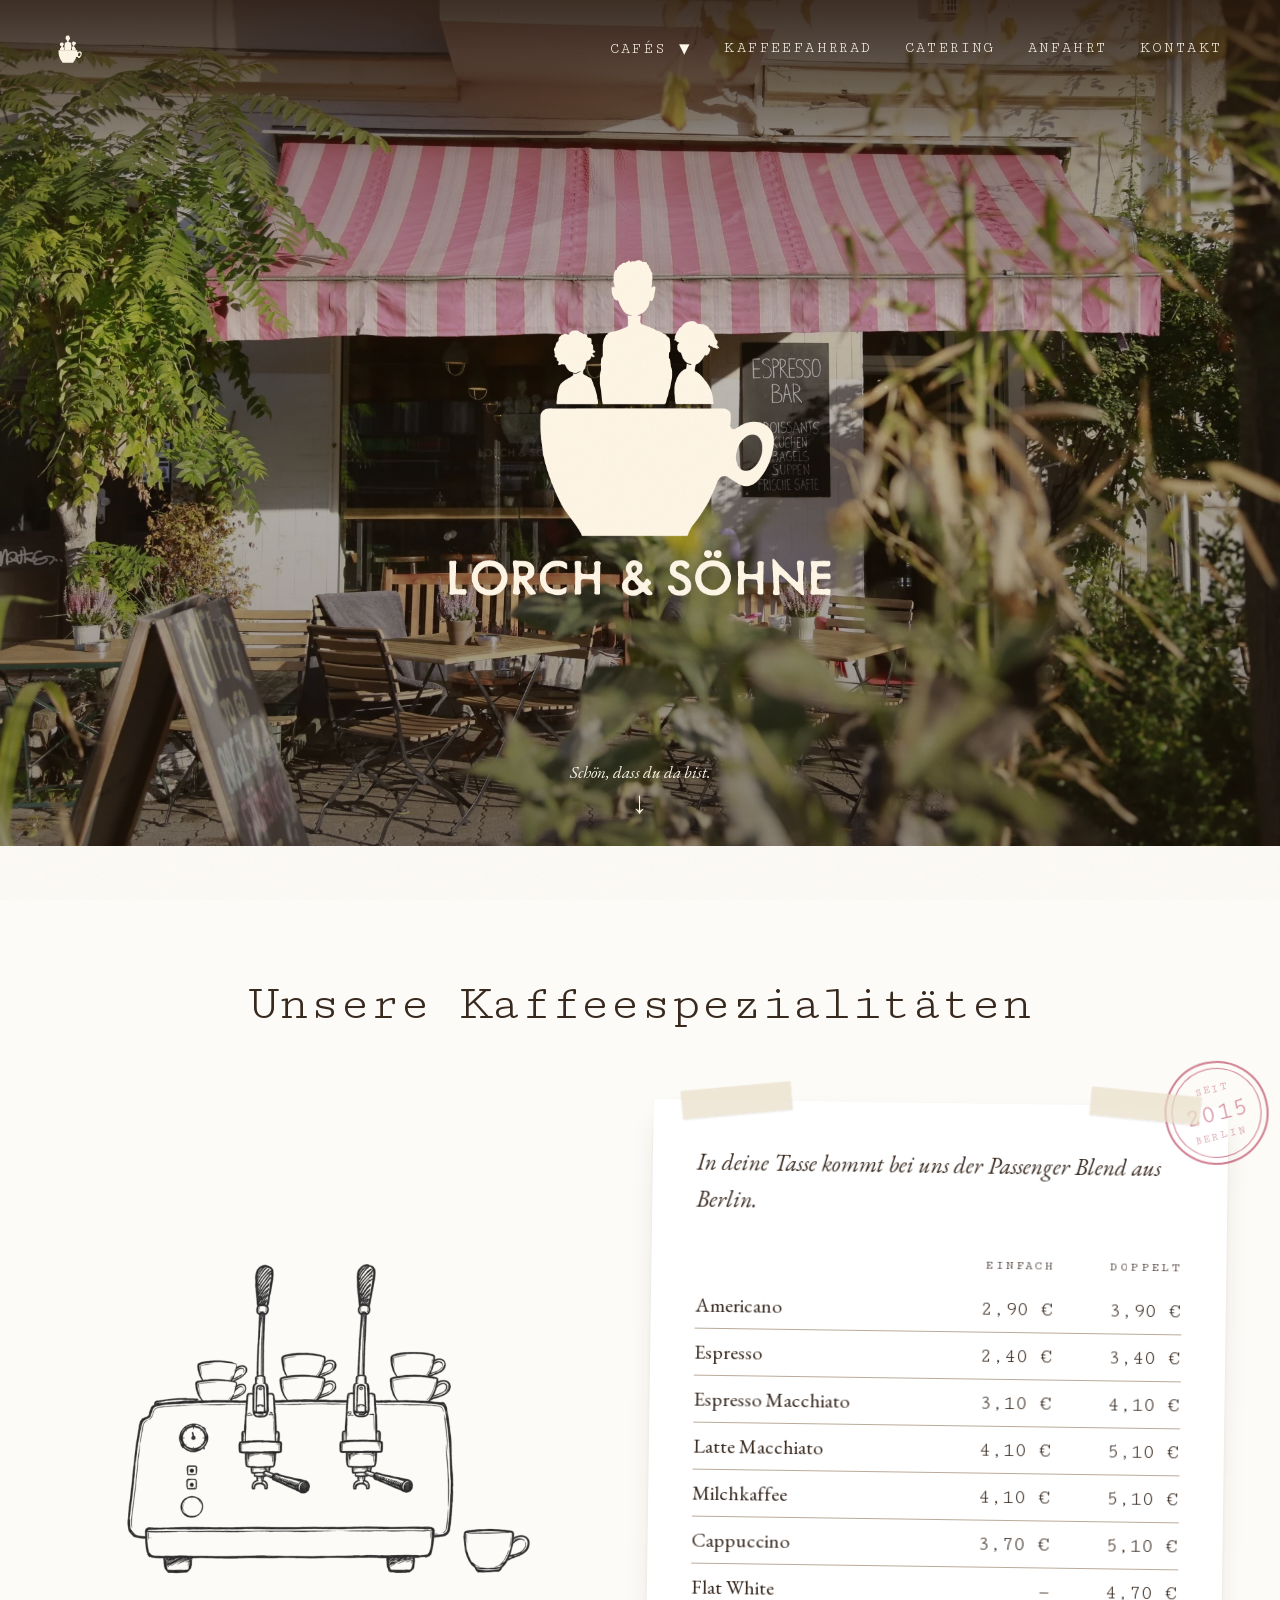
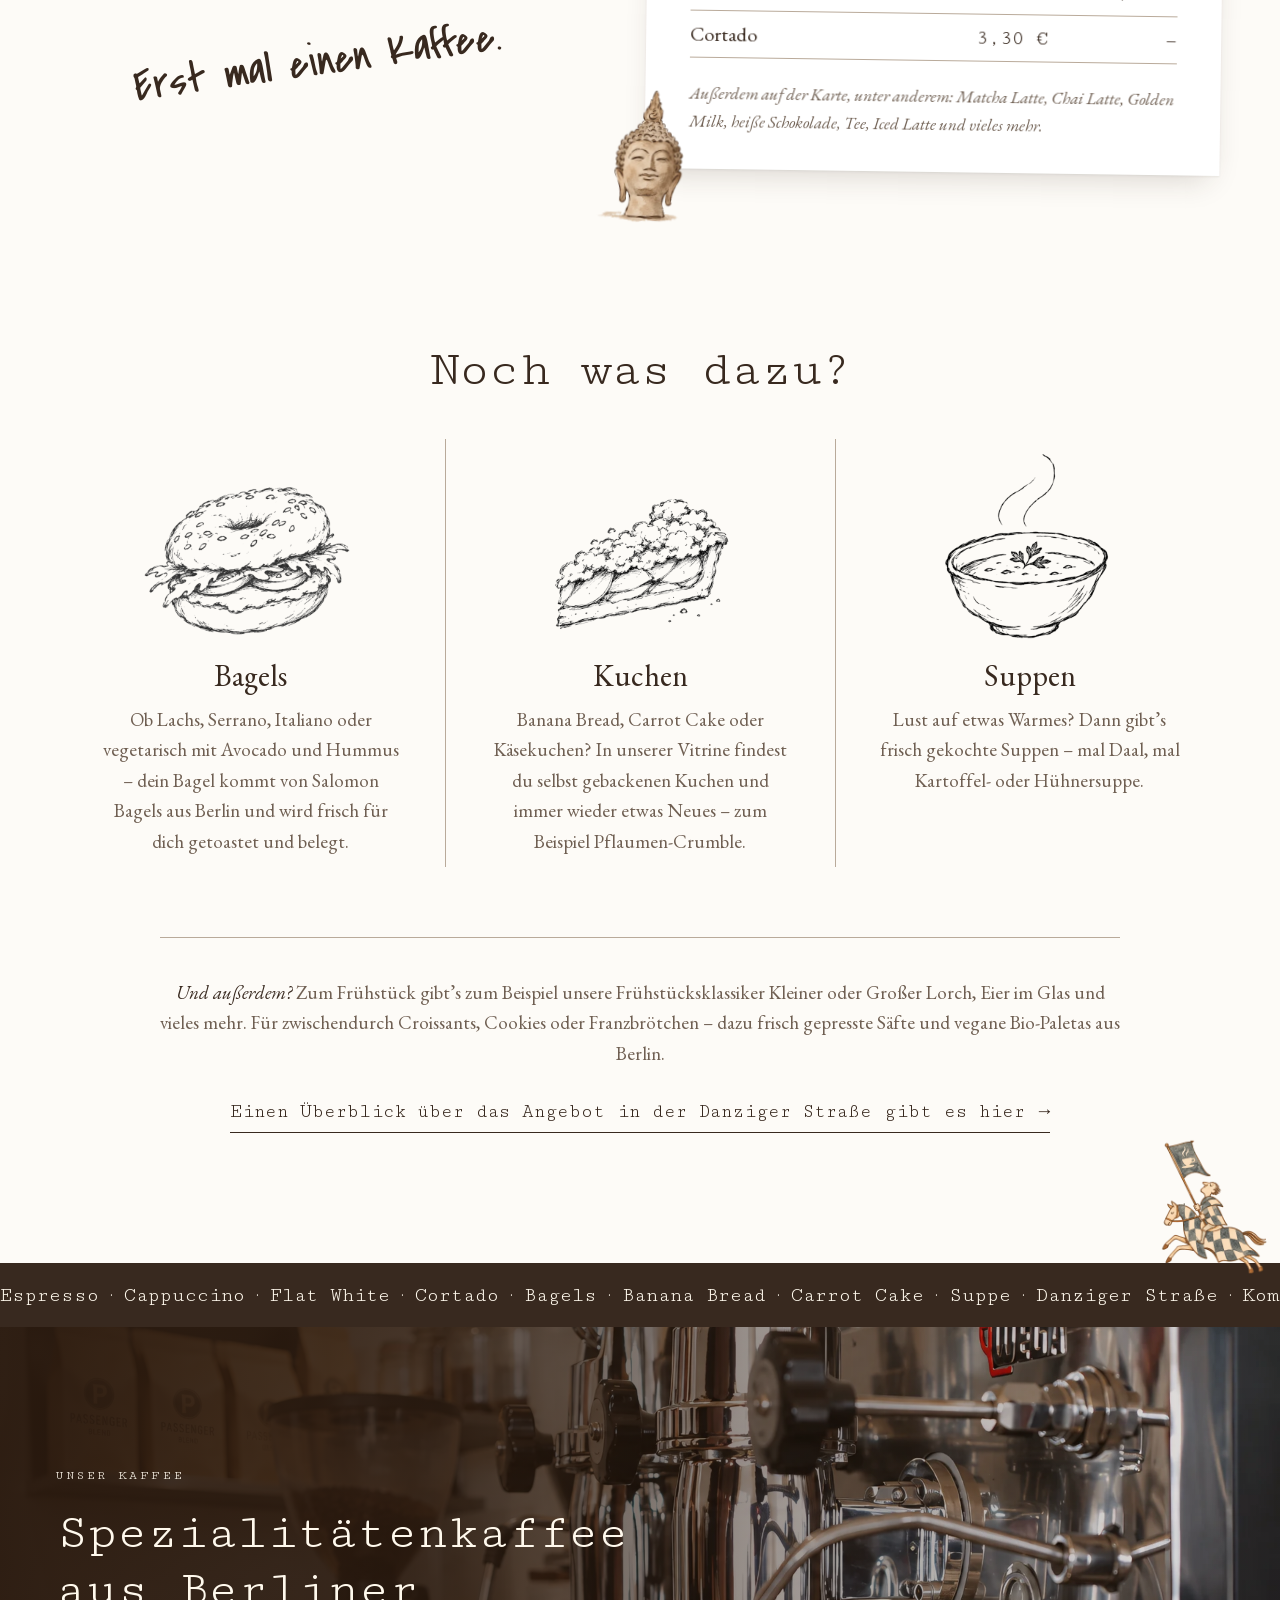
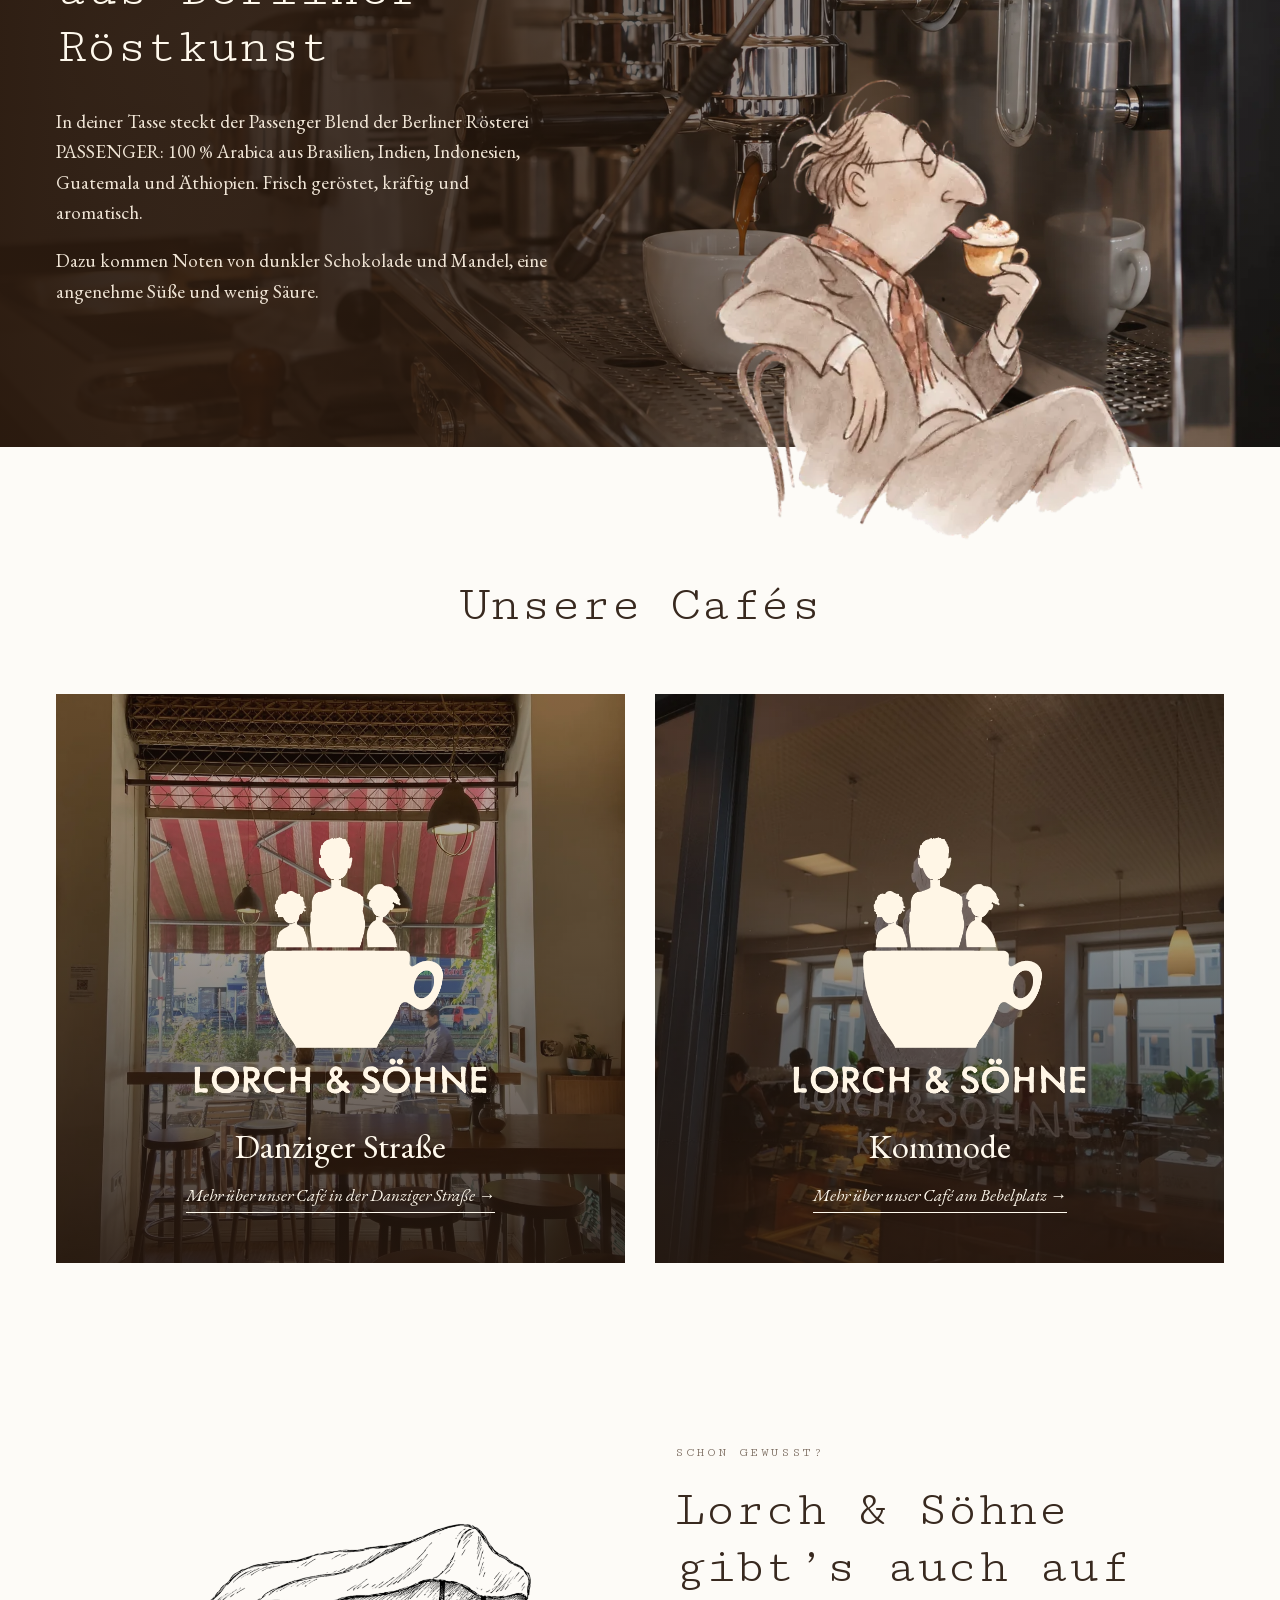
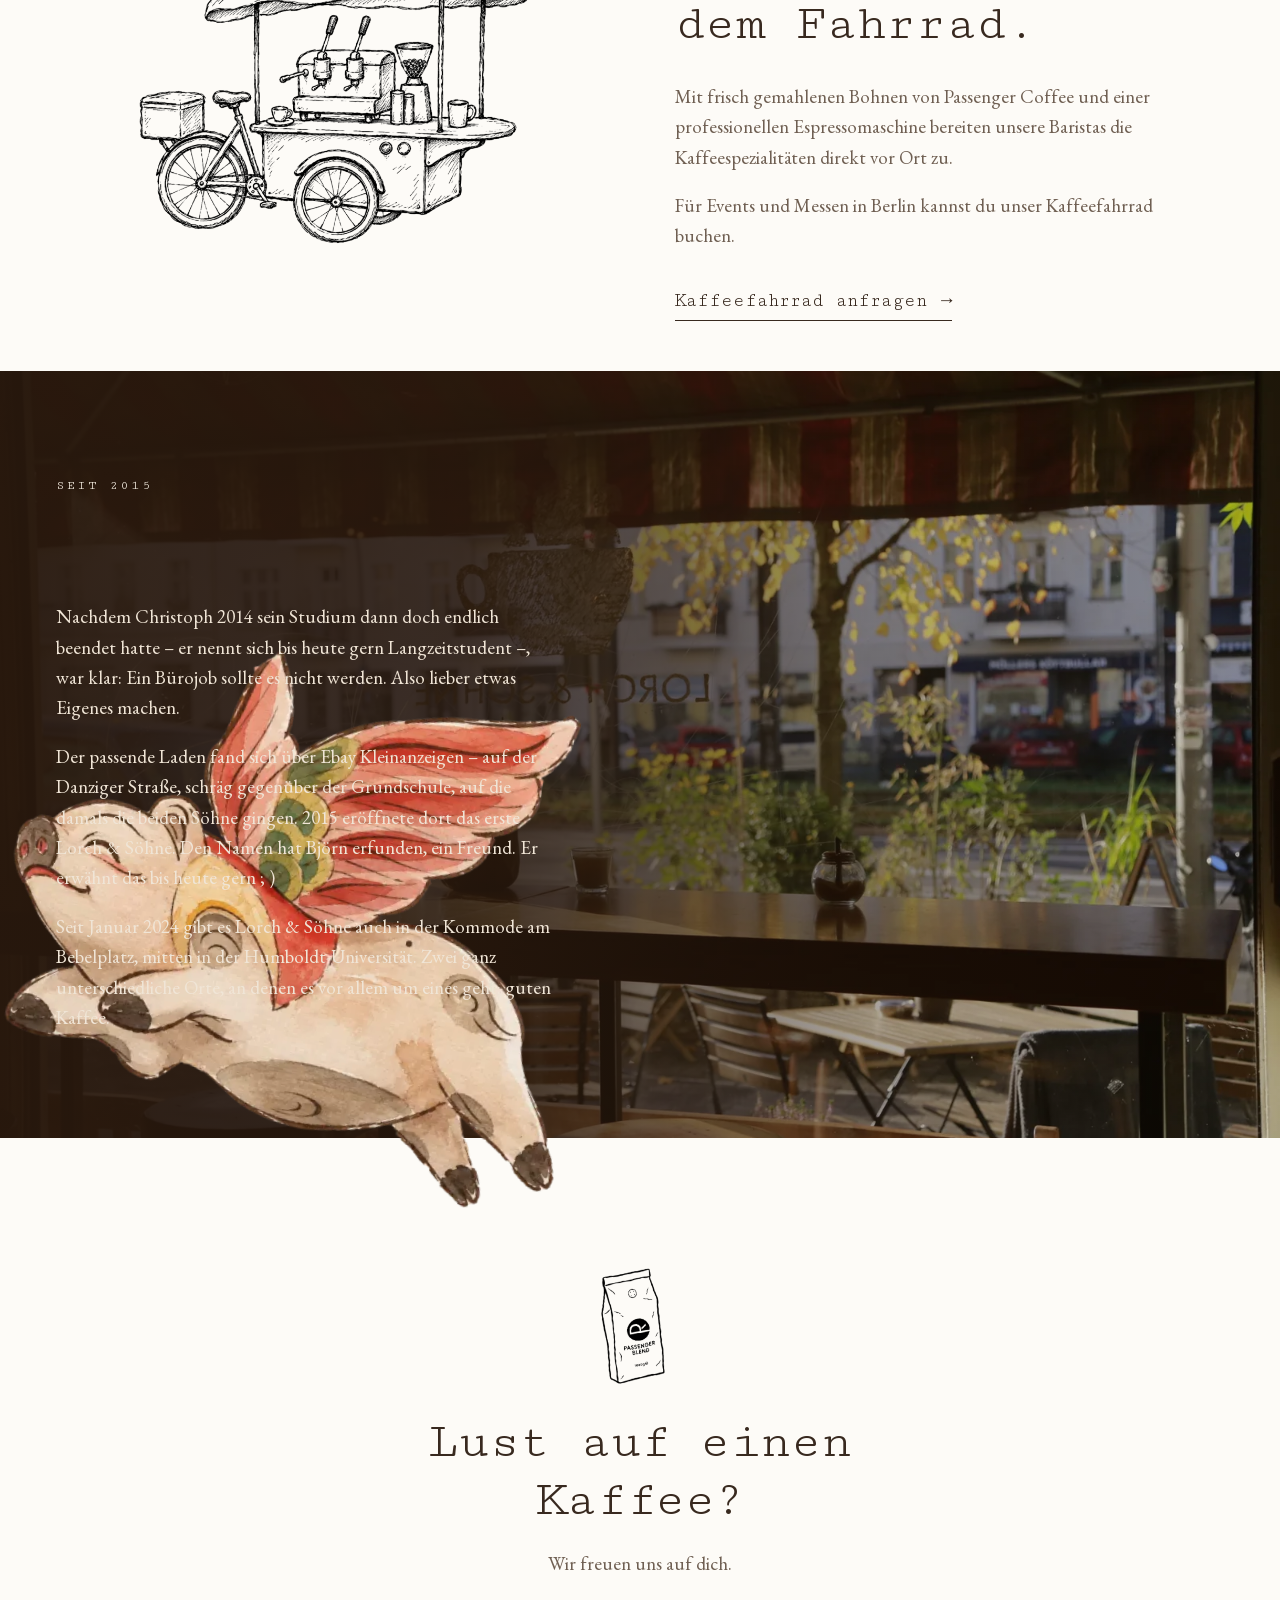
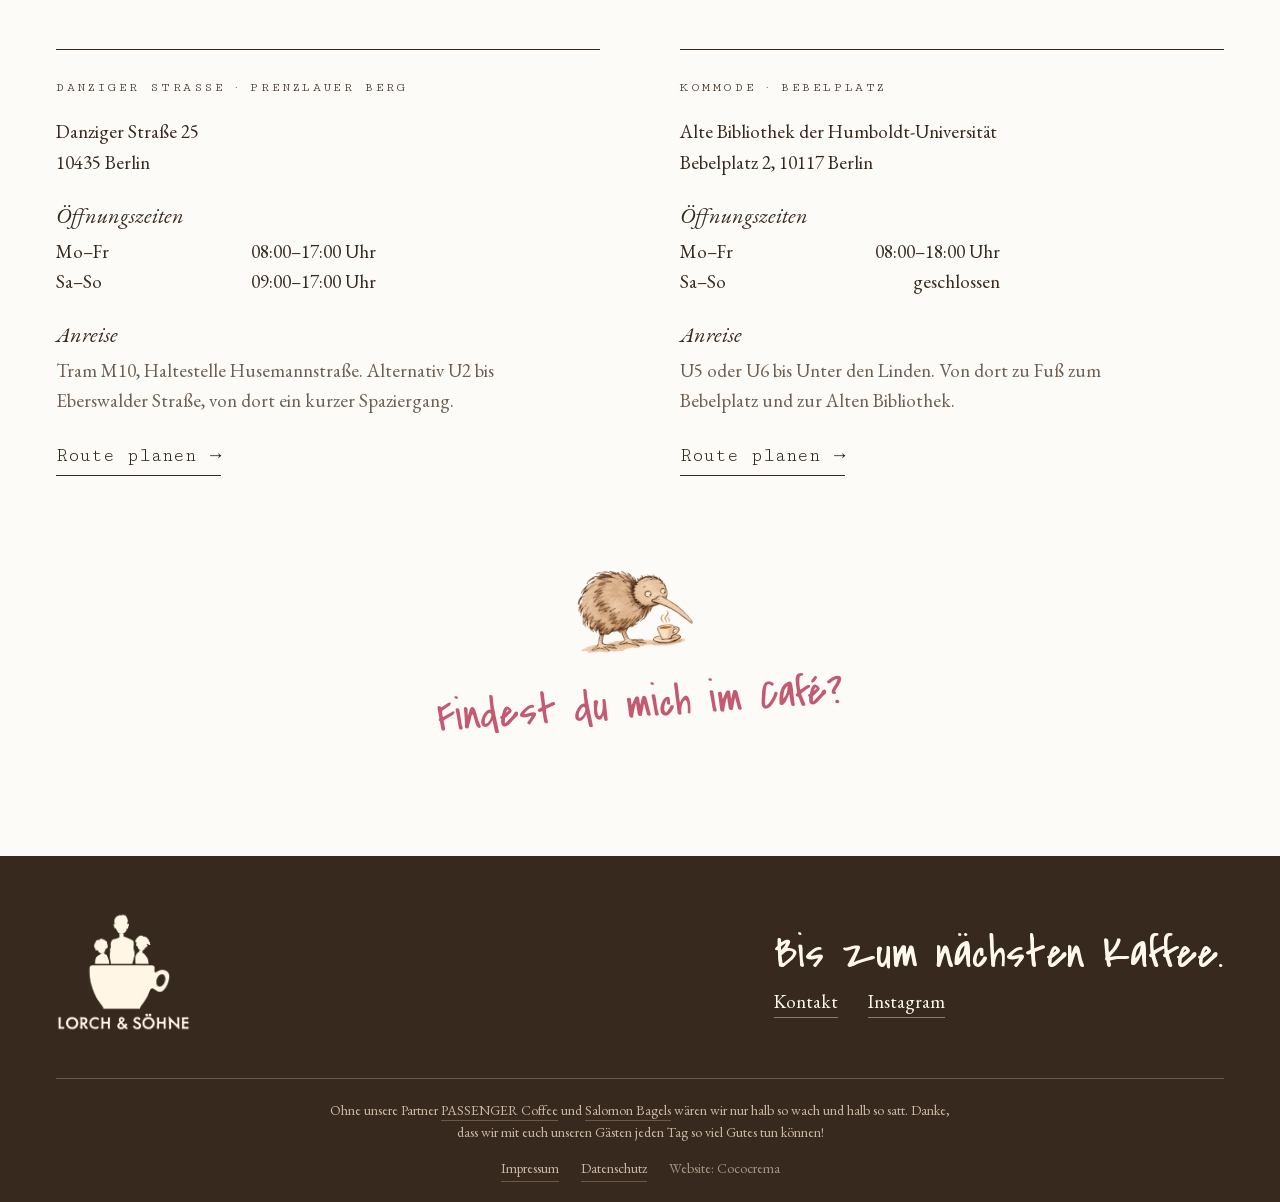
==== commit 933e2732: "CMS: einige Website-Texte änderbar (Geschichte, Passenger Blend, Schloss, Einleitungen Catering und " ====
--- a/index.html
+++ b/index.html
@@ -276,8 +276,8 @@
         <div class="foto-text">
           <p class="dachzeile">Unser Kaffee</p>
           <h2 id="kaffee-titel">Spezialitätenkaffee aus Berliner Röstkunst</h2>
-          <p>In deiner Tasse steckt der Passenger Blend der Berliner Rösterei PASSENGER: 100 % Arabica aus Brasilien, Indien, Indonesien, Guatemala und Äthiopien. Frisch geröstet, kräftig und aromatisch.</p>
-          <p>Dazu kommen Noten von dunkler Schokolade und Mandel, eine angenehme Süße und wenig Säure.</p>
+          <p><!--i:texte.startseite.kaffee_1-->In deiner Tasse steckt der Passenger Blend der Berliner Rösterei PASSENGER: 100 % Arabica aus Brasilien, Indien, Indonesien, Guatemala und Äthiopien. Frisch geröstet, kräftig und aromatisch.<!--/i--></p>
+          <p><!--i:texte.startseite.kaffee_2-->Dazu kommen Noten von dunkler Schokolade und Mandel, eine angenehme Süße und wenig Säure.<!--/i--></p>
         </div>
       </div>
     </section>
@@ -339,9 +339,9 @@
         <div class="foto-text">
           <p class="dachzeile">Seit 2015</p>
           <h2 id="geschichte-titel">Wie alles anfing.</h2>
-          <p>Nachdem Christoph 2014 sein Studium dann doch endlich beendet hatte – er nennt sich bis heute gern Langzeitstudent –, war klar: Ein Bürojob sollte es nicht werden. Also lieber etwas Eigenes machen.</p>
-          <p>Der passende Laden fand sich über Ebay Kleinanzeigen – auf der Danziger Straße, schräg gegenüber der Grundschule, auf die damals die beiden Söhne gingen. 2015 eröffnete dort das erste Lorch & Söhne. Den Namen hat Björn erfunden, ein Freund. Er erwähnt das bis heute gern ; )</p>
-          <p>Seit Januar 2024 gibt es Lorch & Söhne auch in der Kommode am Bebelplatz, mitten in der Humboldt-Universität. Zwei ganz unterschiedliche Orte, an denen es vor allem um eines geht: guten Kaffee.</p>
+          <p><!--i:texte.startseite.geschichte_1-->Nachdem Christoph 2014 sein Studium dann doch endlich beendet hatte – er nennt sich bis heute gern Langzeitstudent –, war klar: Ein Bürojob sollte es nicht werden. Also lieber etwas Eigenes machen.<!--/i--></p>
+          <p><!--i:texte.startseite.geschichte_2-->Der passende Laden fand sich über Ebay Kleinanzeigen – auf der Danziger Straße, schräg gegenüber der Grundschule, auf die damals die beiden Söhne gingen. 2015 eröffnete dort das erste Lorch &amp; Söhne. Den Namen hat Björn erfunden, ein Freund. Er erwähnt das bis heute gern ; )<!--/i--></p>
+          <p><!--i:texte.startseite.geschichte_3-->Seit Januar 2024 gibt es Lorch &amp; Söhne auch in der Kommode am Bebelplatz, mitten in der Humboldt-Universität. Zwei ganz unterschiedliche Orte, an denen es vor allem um eines geht: guten Kaffee.<!--/i--></p>
         </div>
       </div>
     </section>
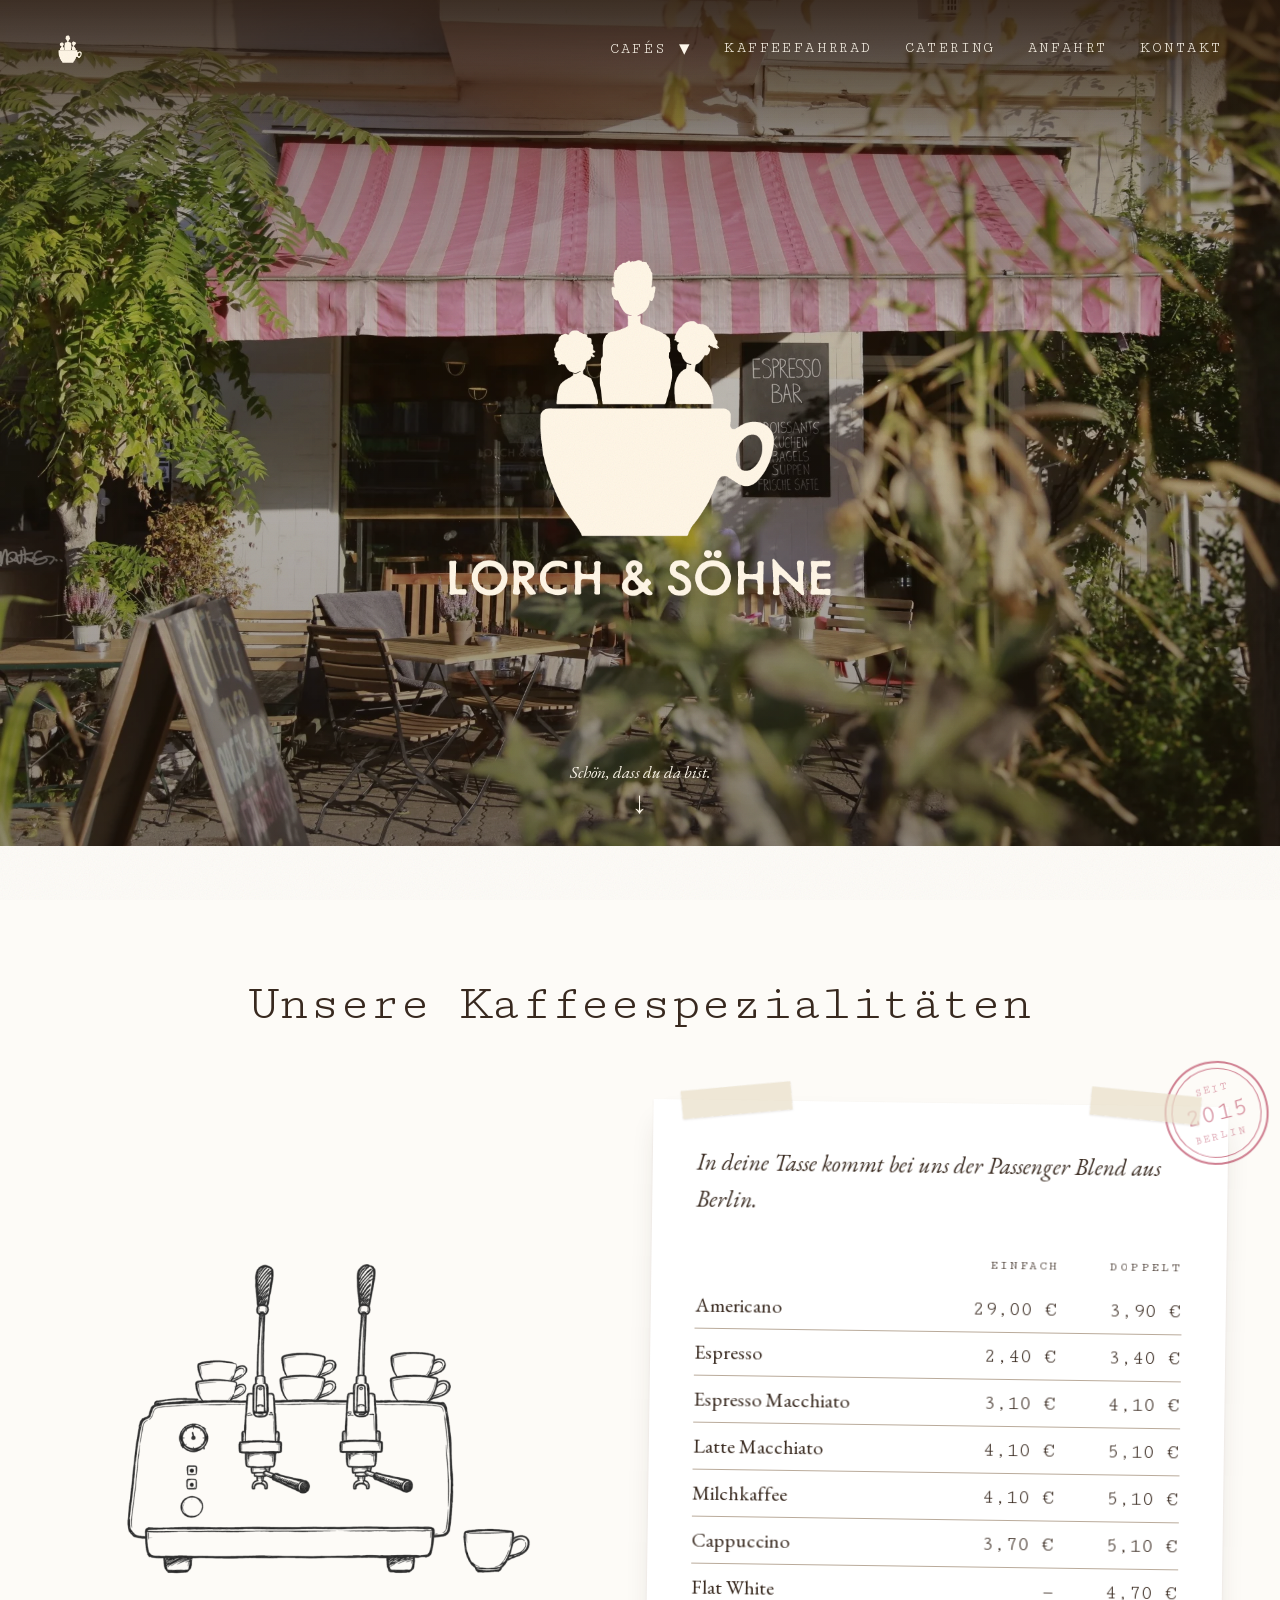
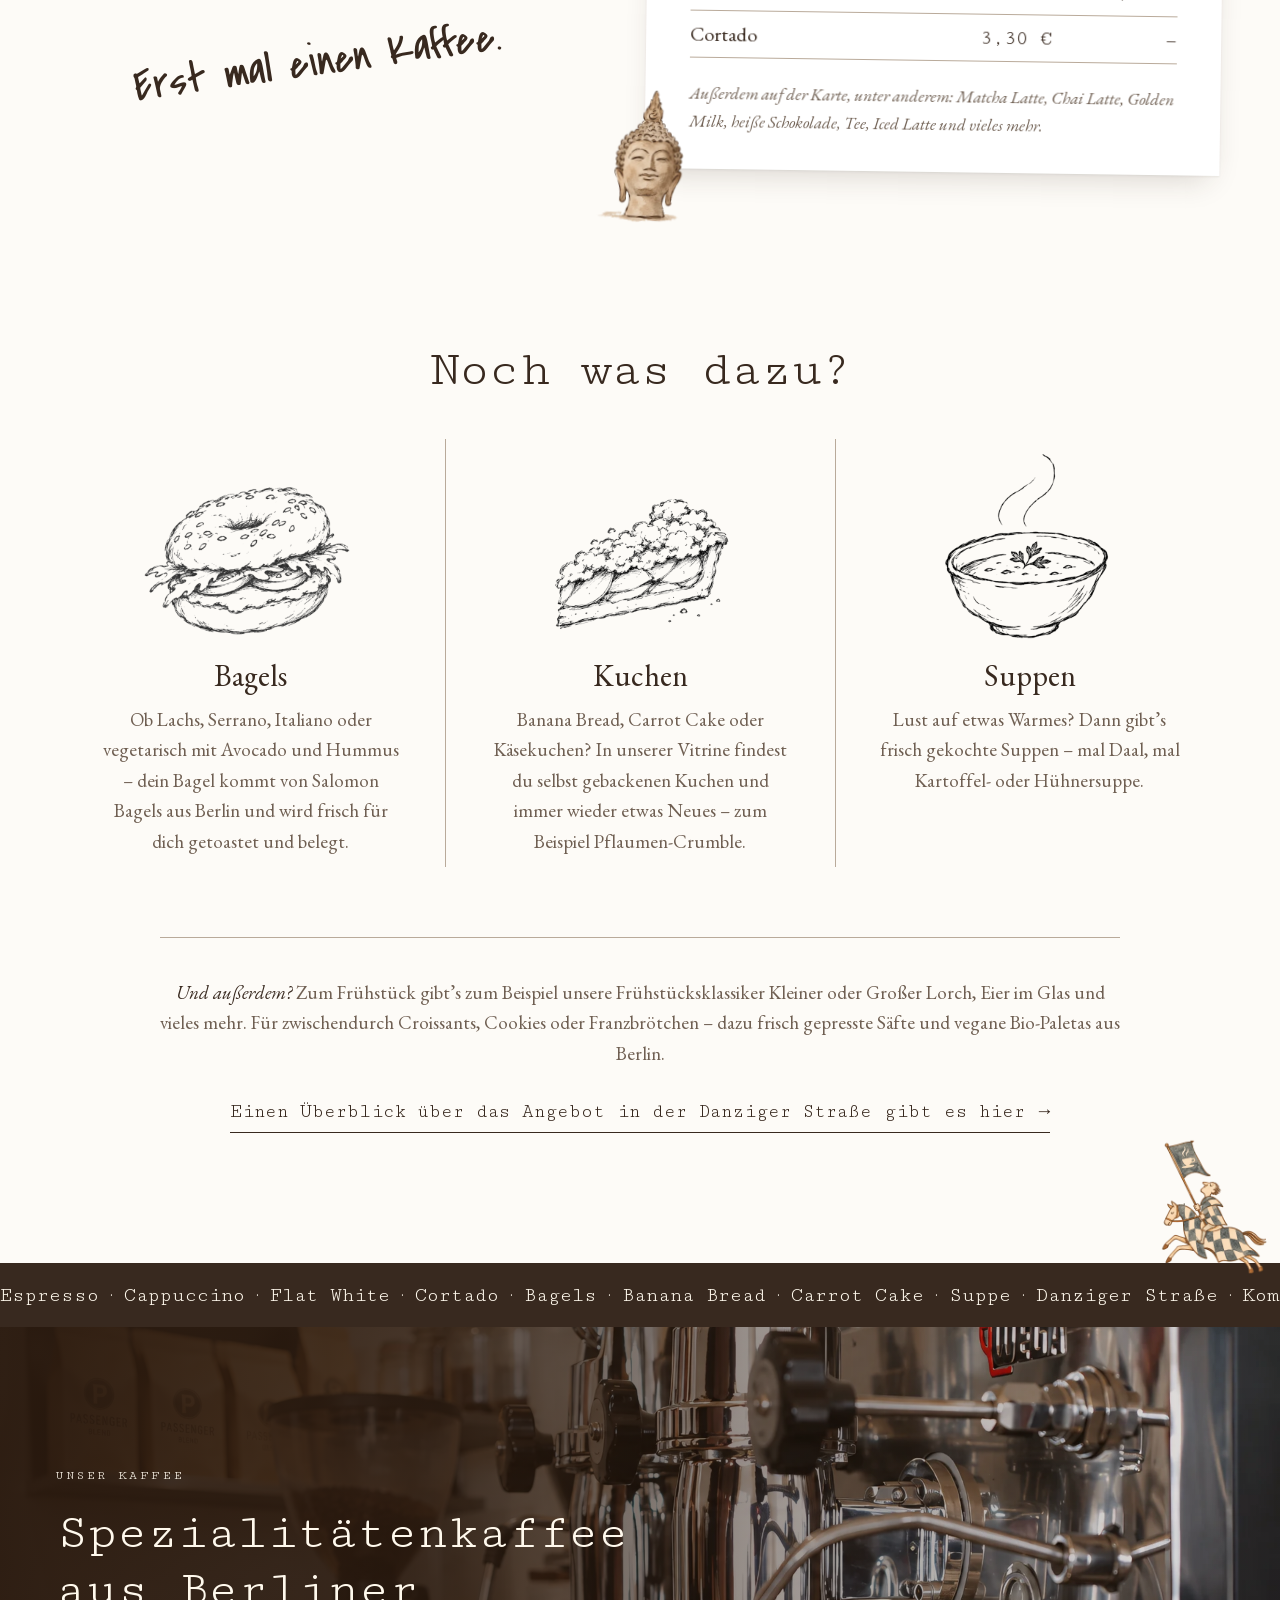
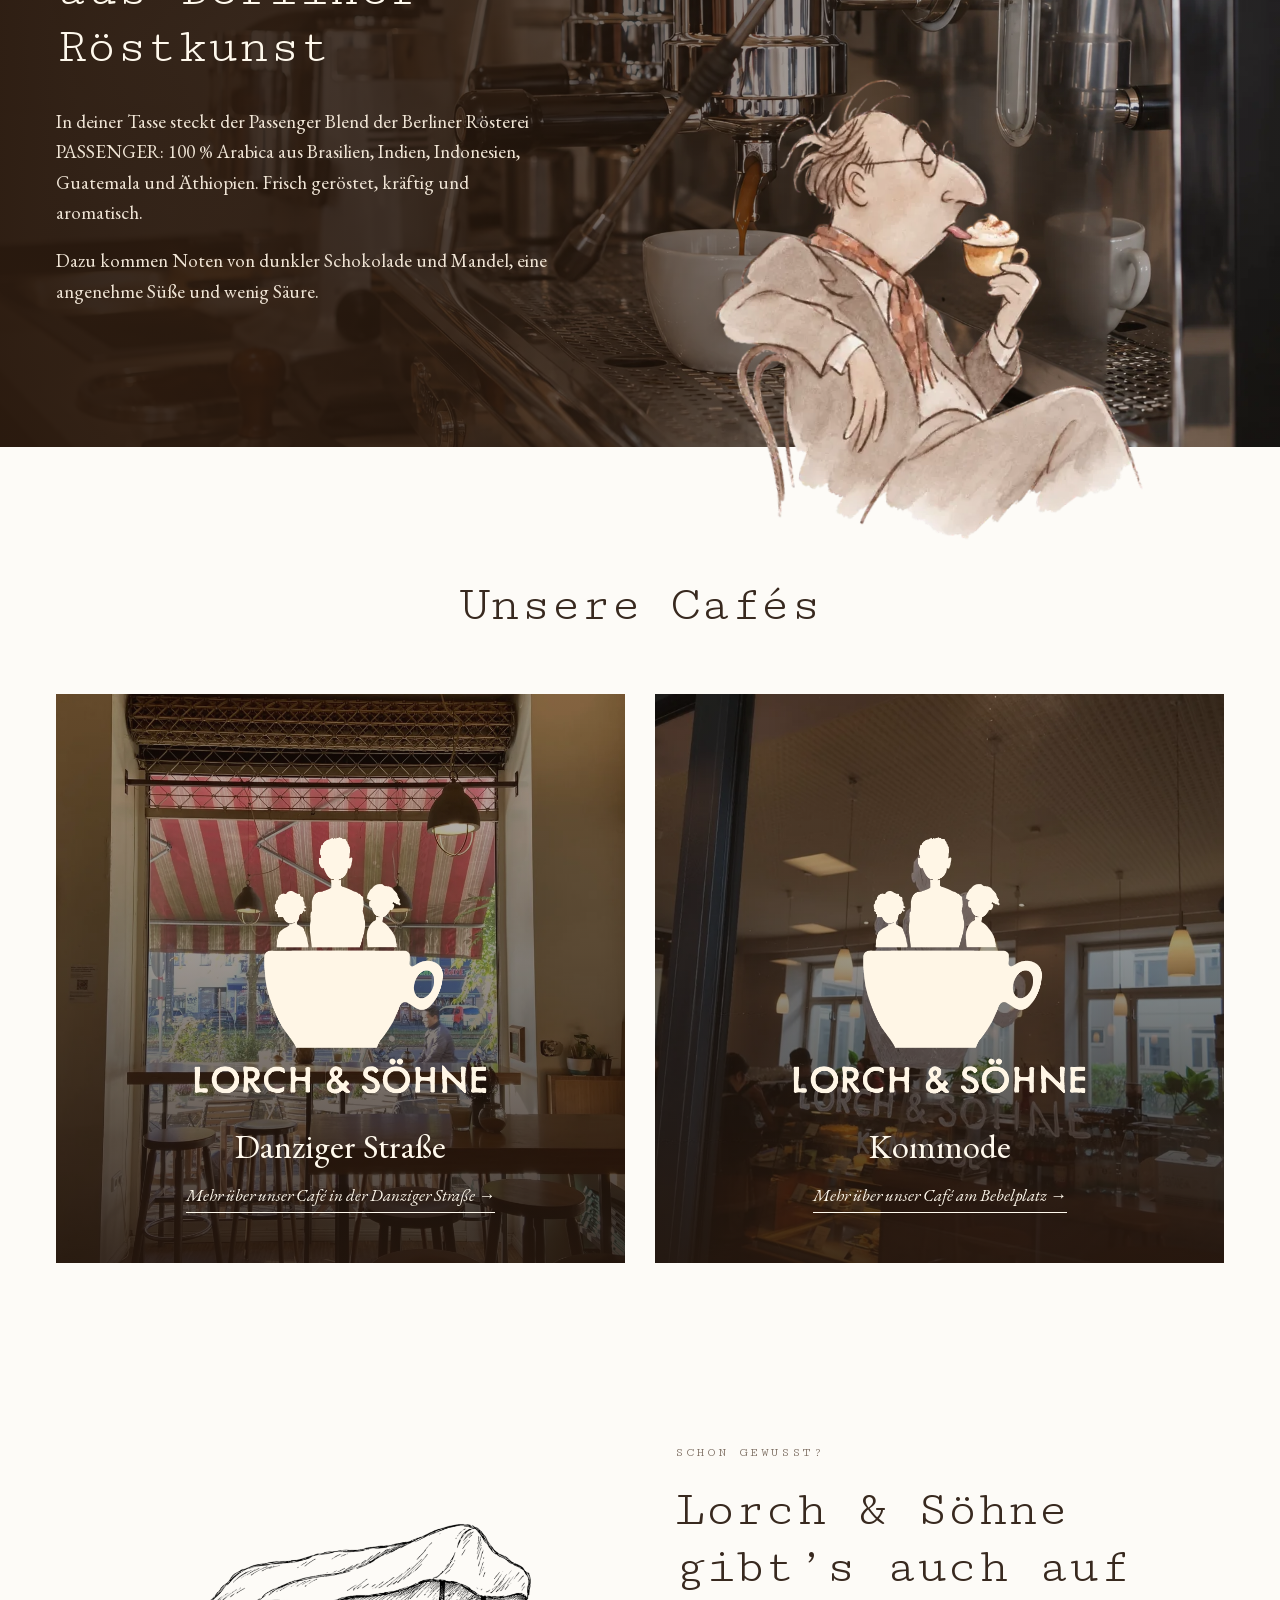
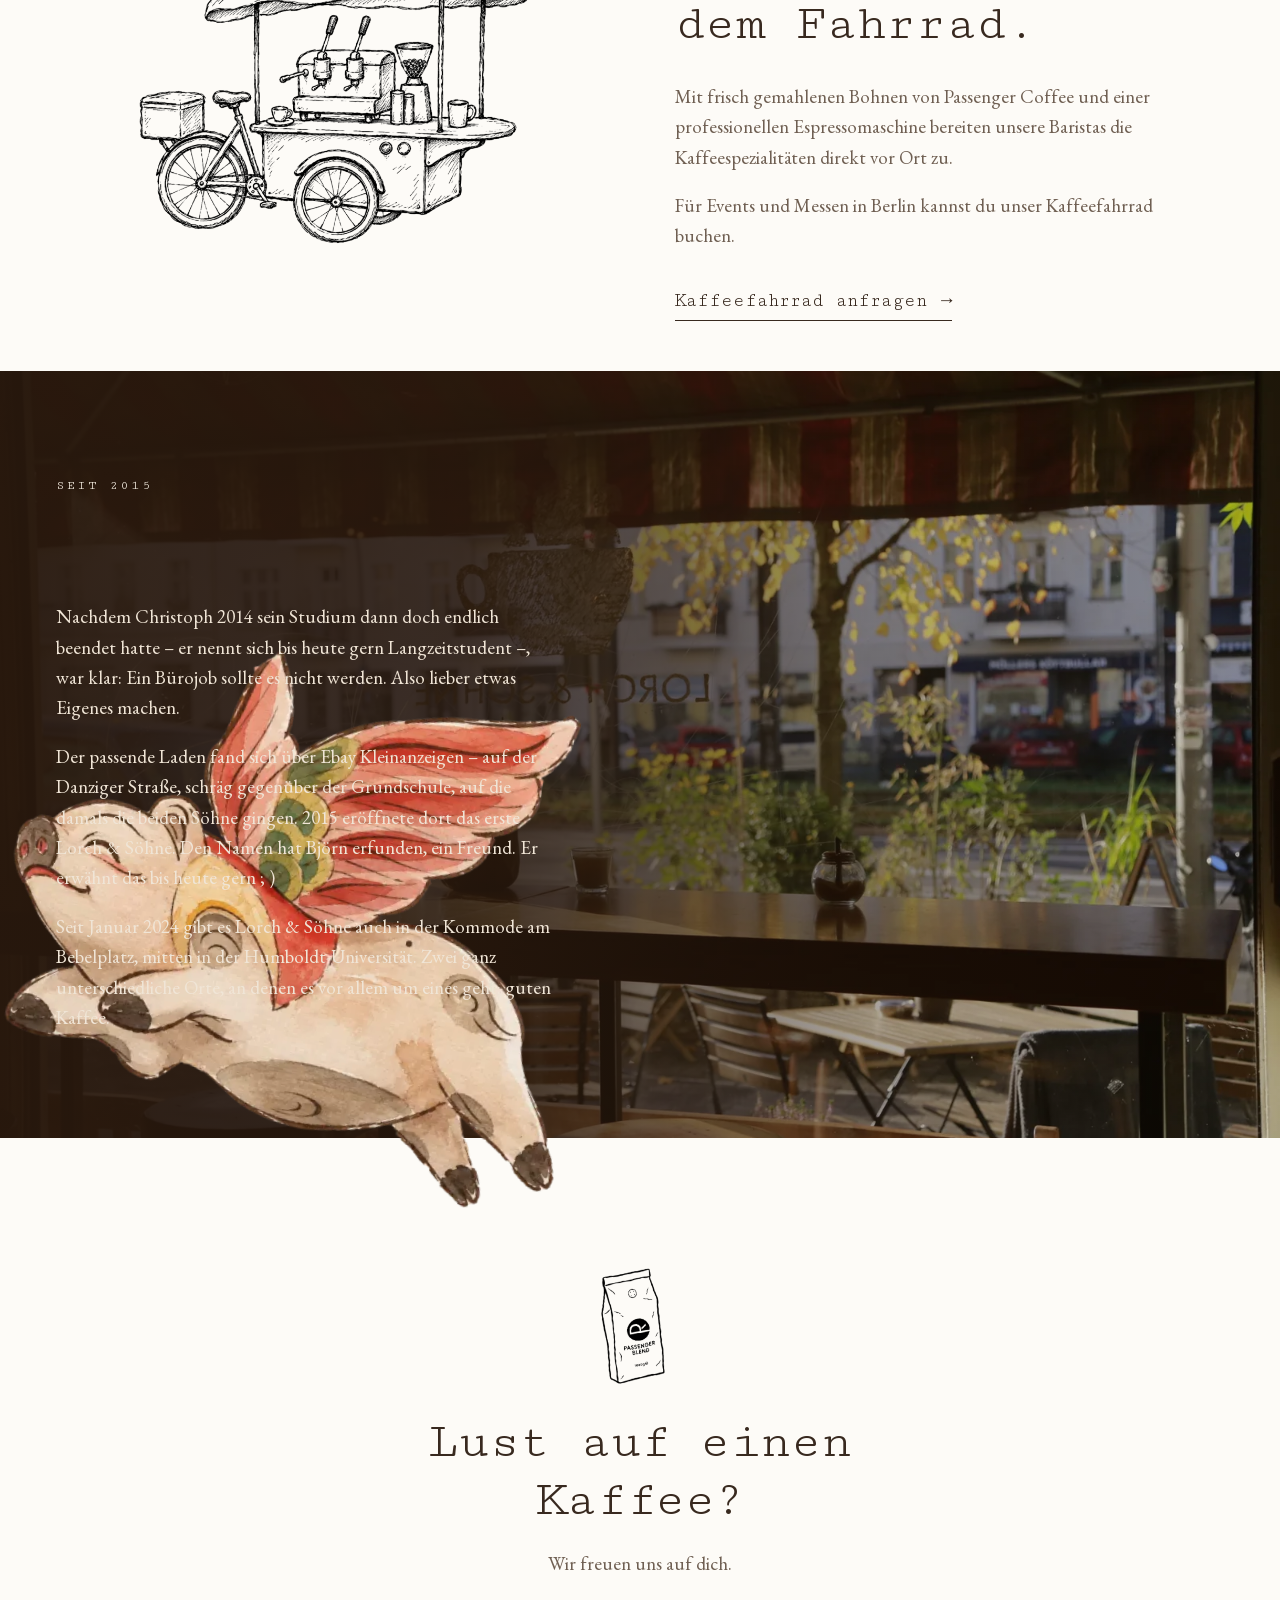
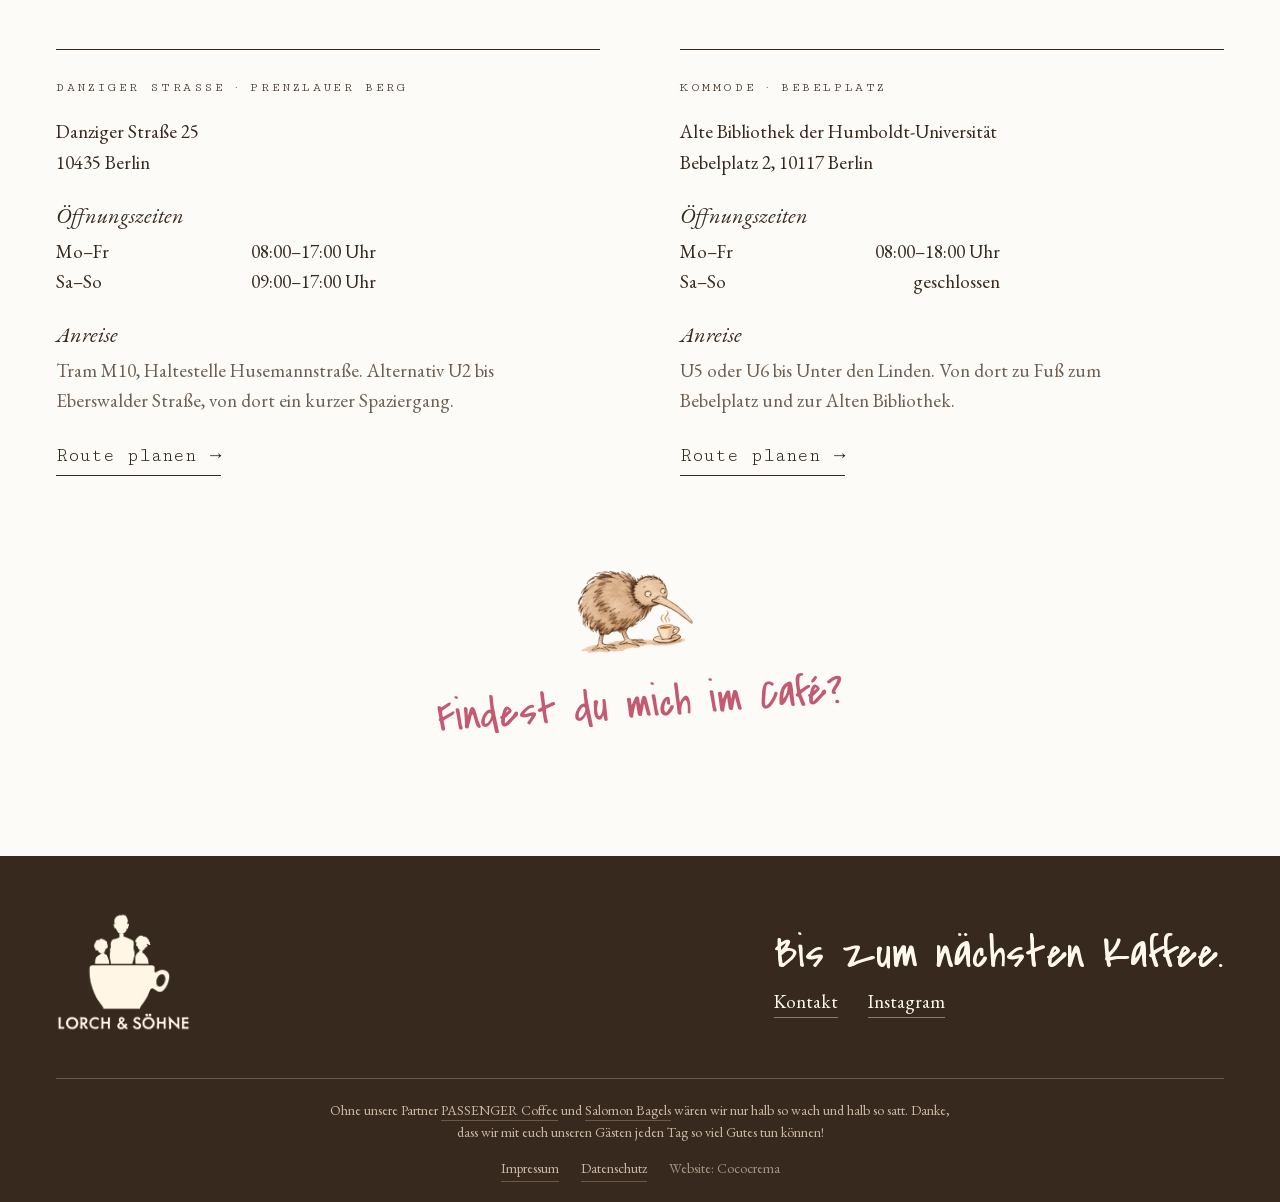
==== commit f5eb5a9a: "Inhalte aus inhalte.yml übernommen" ====
--- a/index.html
+++ b/index.html
@@ -172,7 +172,7 @@
               <!-- INHALT danziger.karte.kaffee tabelle ANFANG -->
               <tr>
                 <th scope="row">Americano</th>
-                <td>2,90 €</td>
+                <td>29,00 €</td>
                 <td>3,90 €</td>
               </tr>
               <tr>
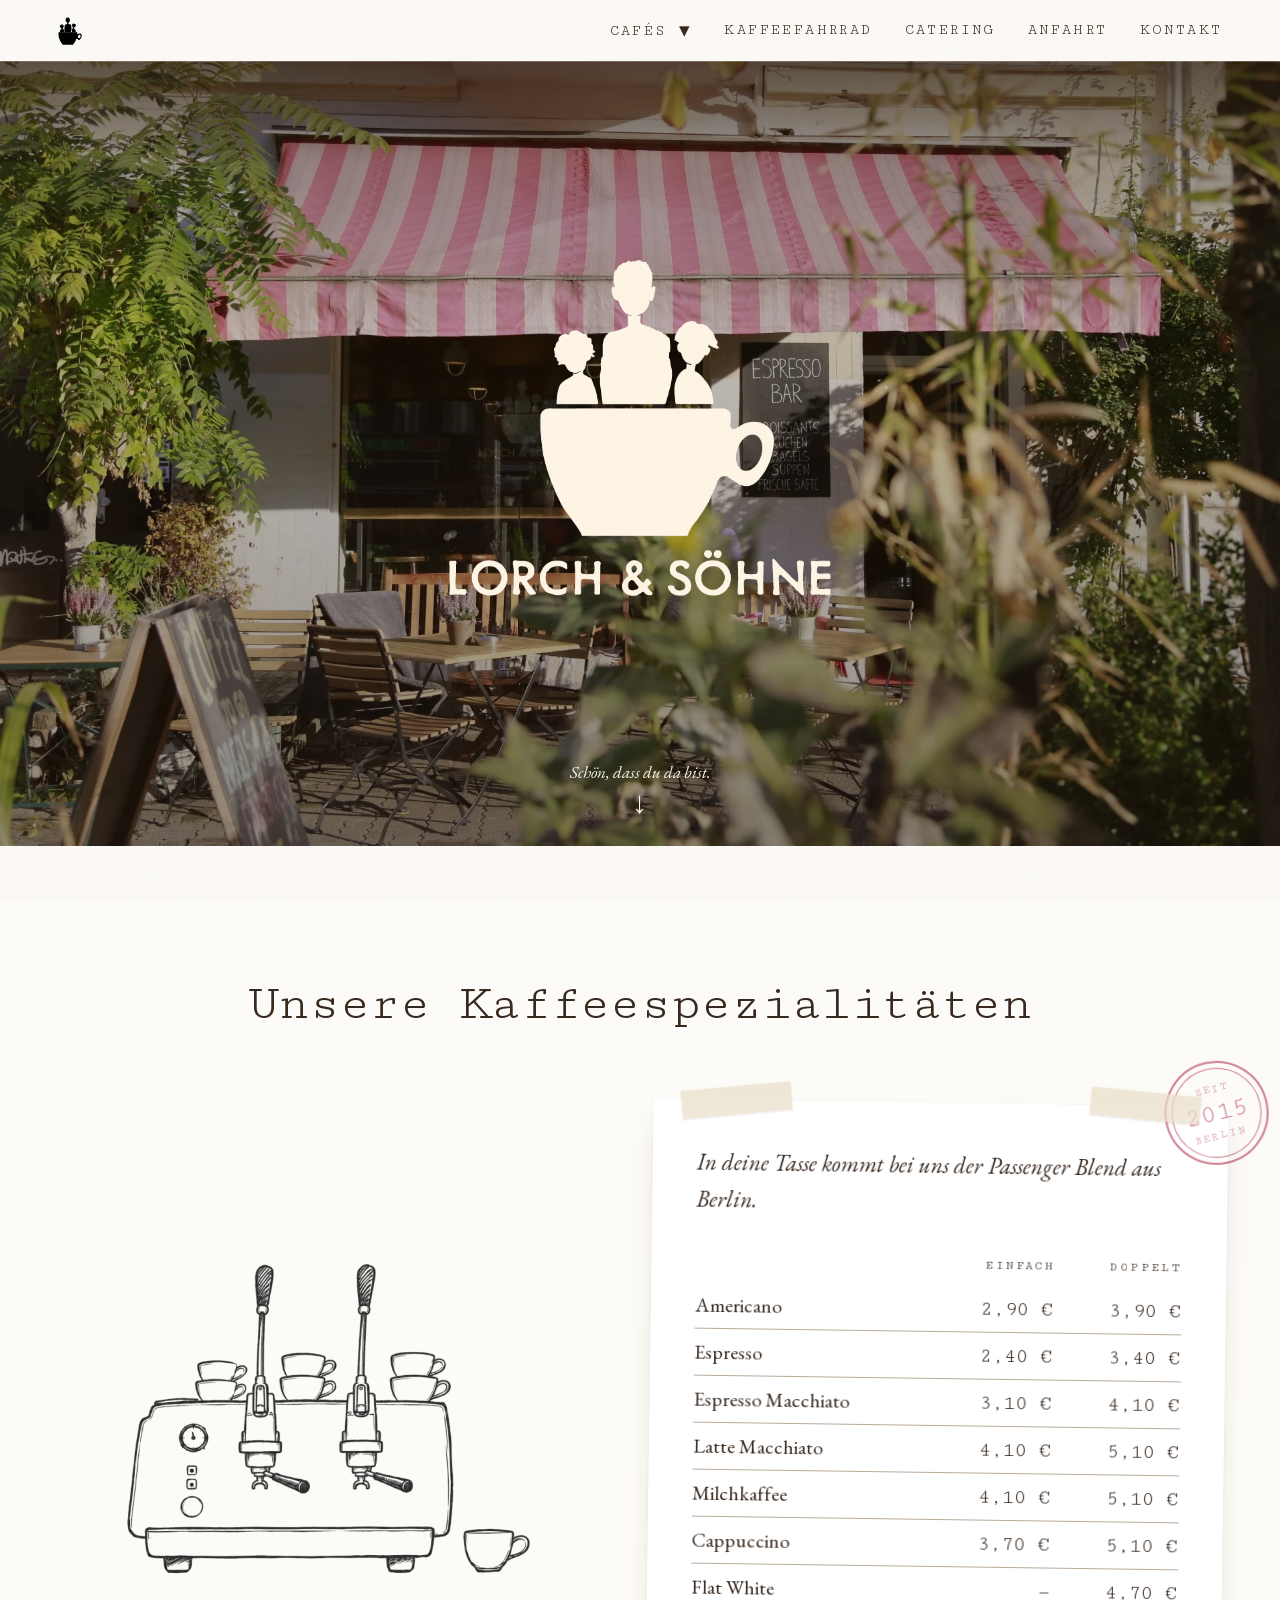
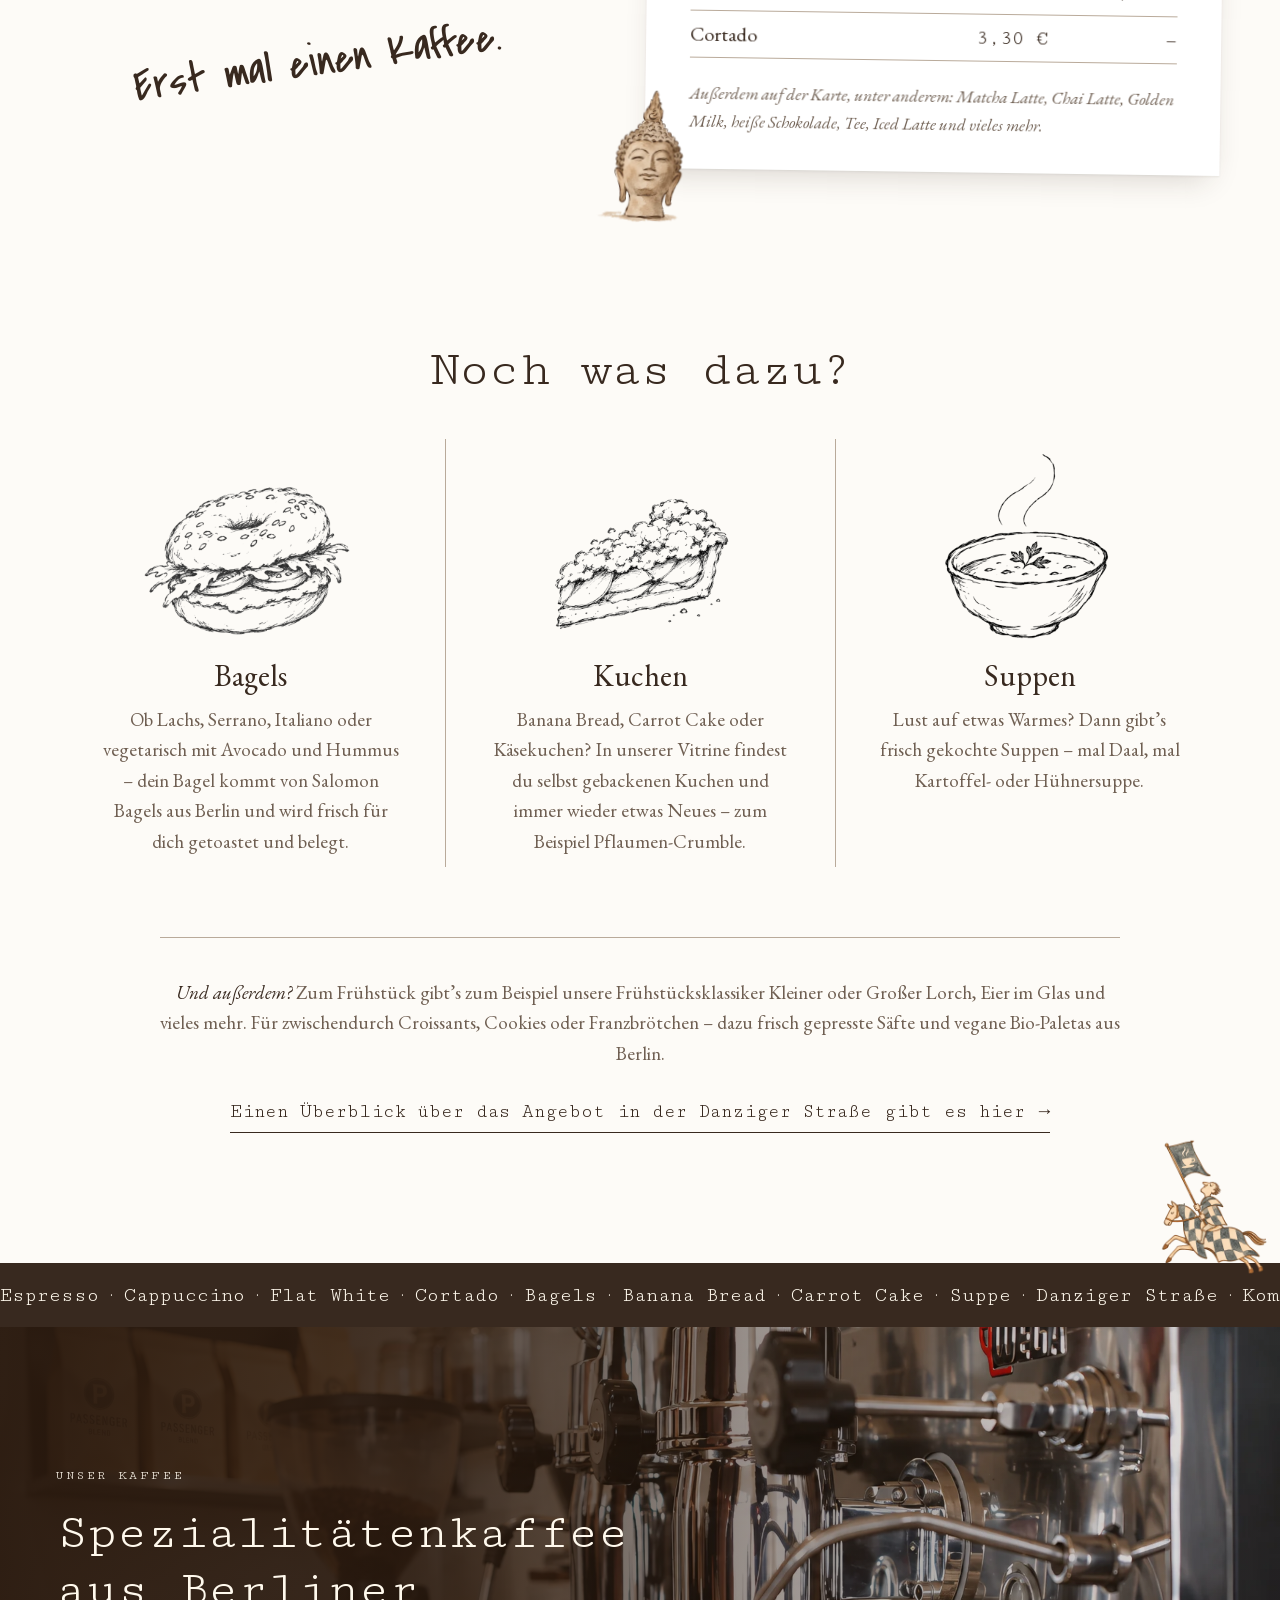
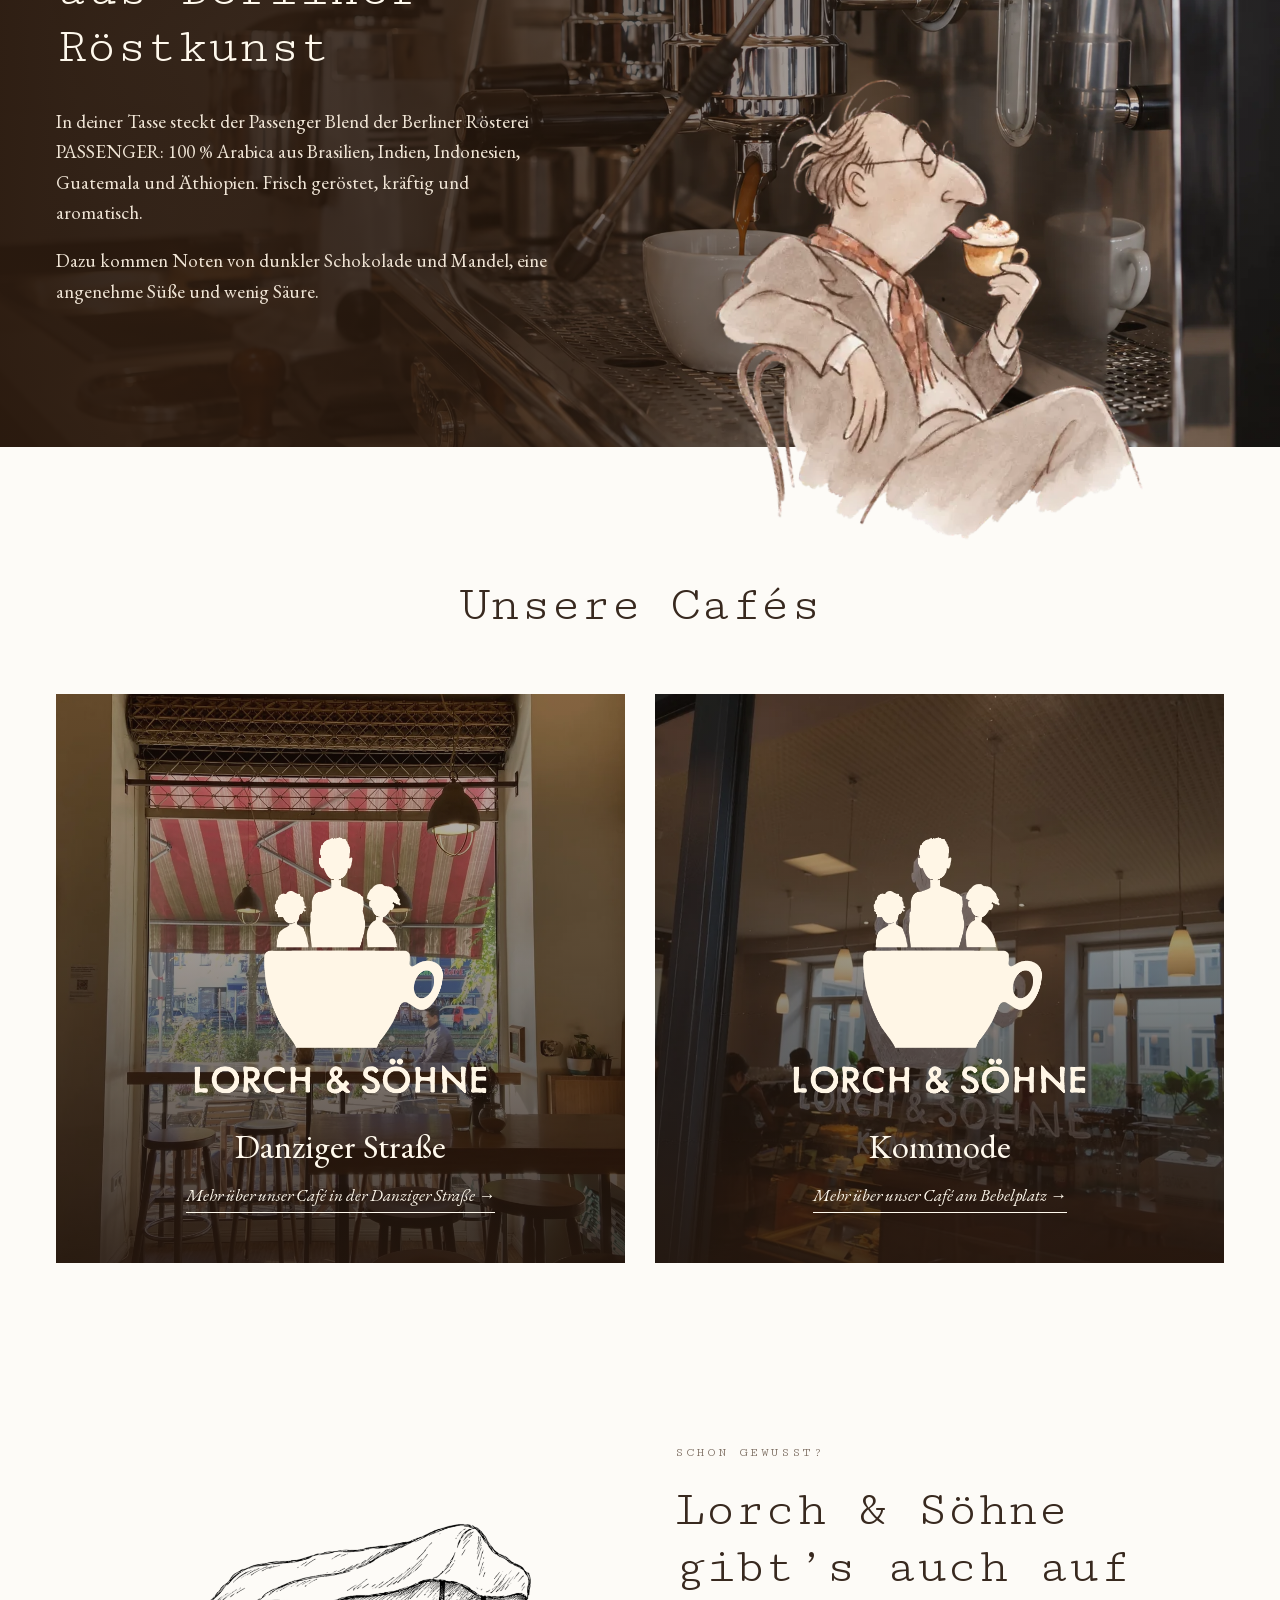
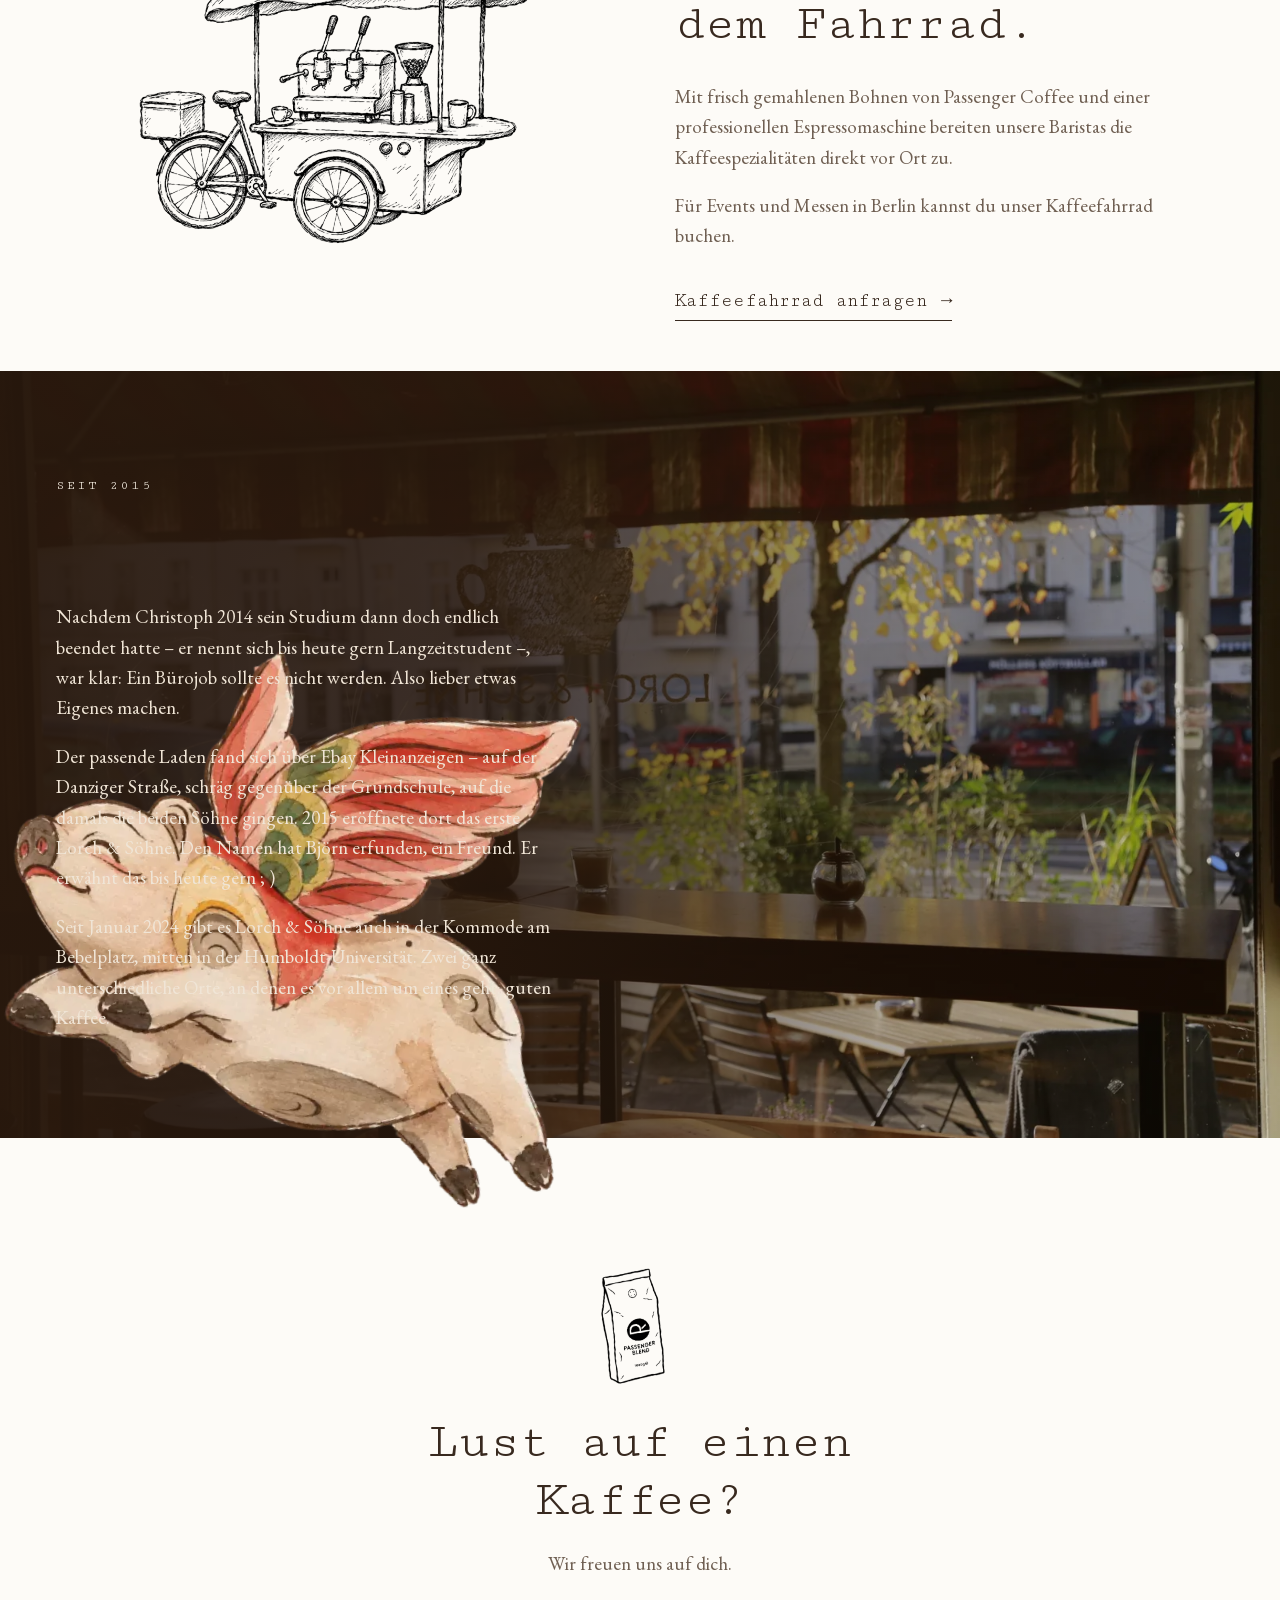
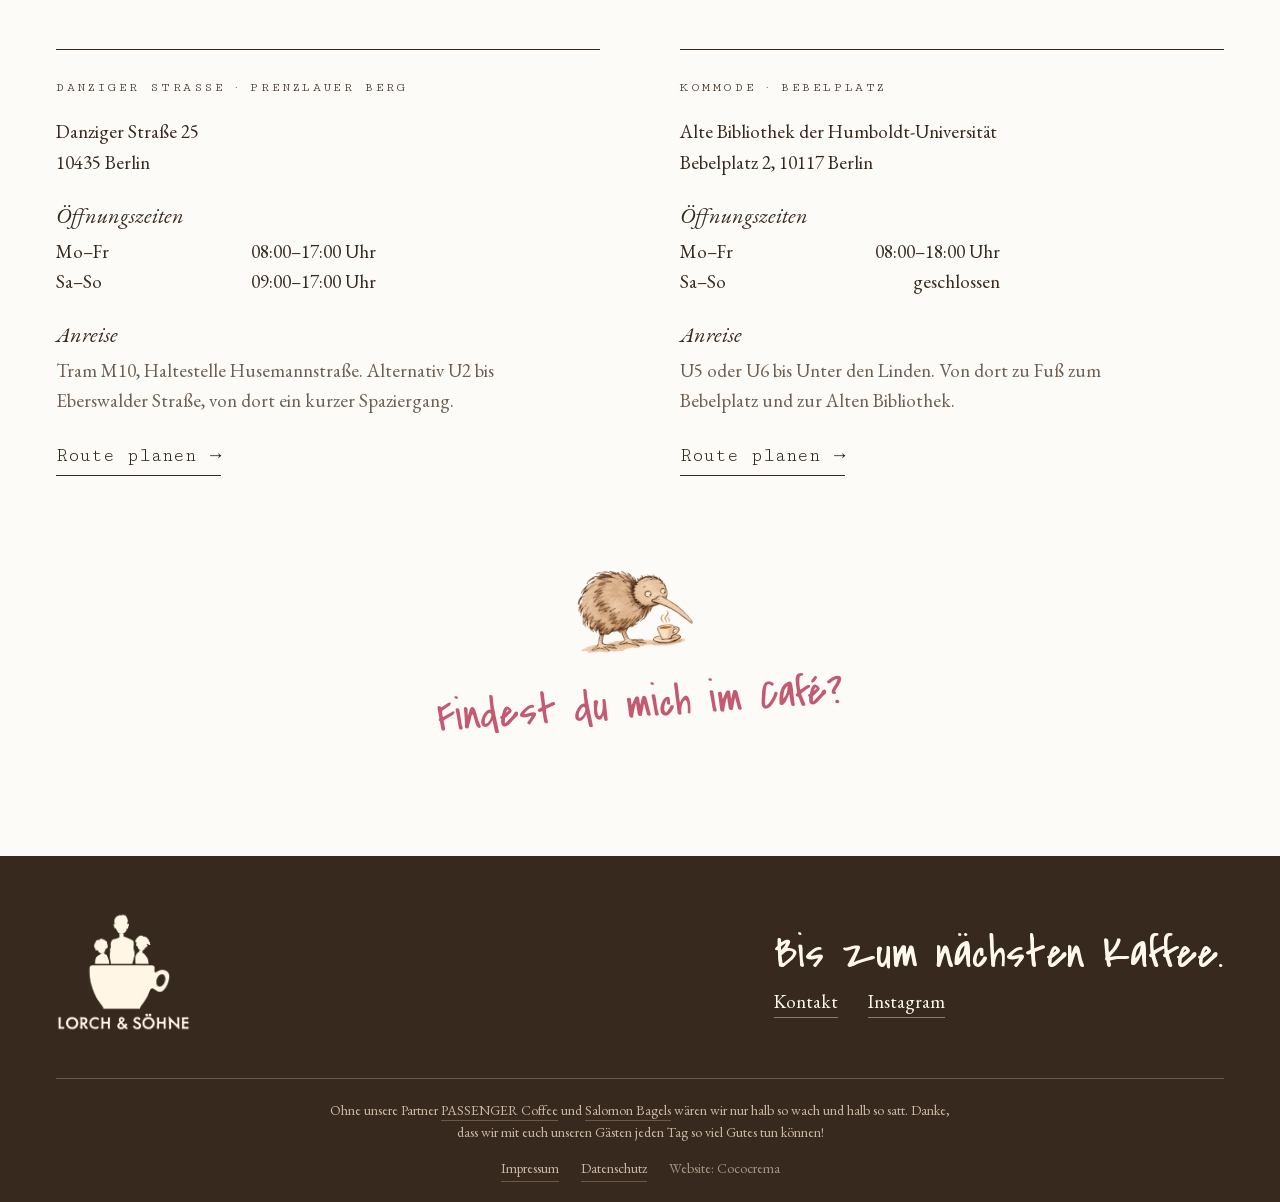
==== commit 88bcc1e8: "Inhalte aus inhalte.yml übernommen" ====
--- a/index.html
+++ b/index.html
@@ -172,7 +172,7 @@
               <!-- INHALT danziger.karte.kaffee tabelle ANFANG -->
               <tr>
                 <th scope="row">Americano</th>
-                <td>29,00 €</td>
+                <td>2,90 €</td>
                 <td>3,90 €</td>
               </tr>
               <tr>
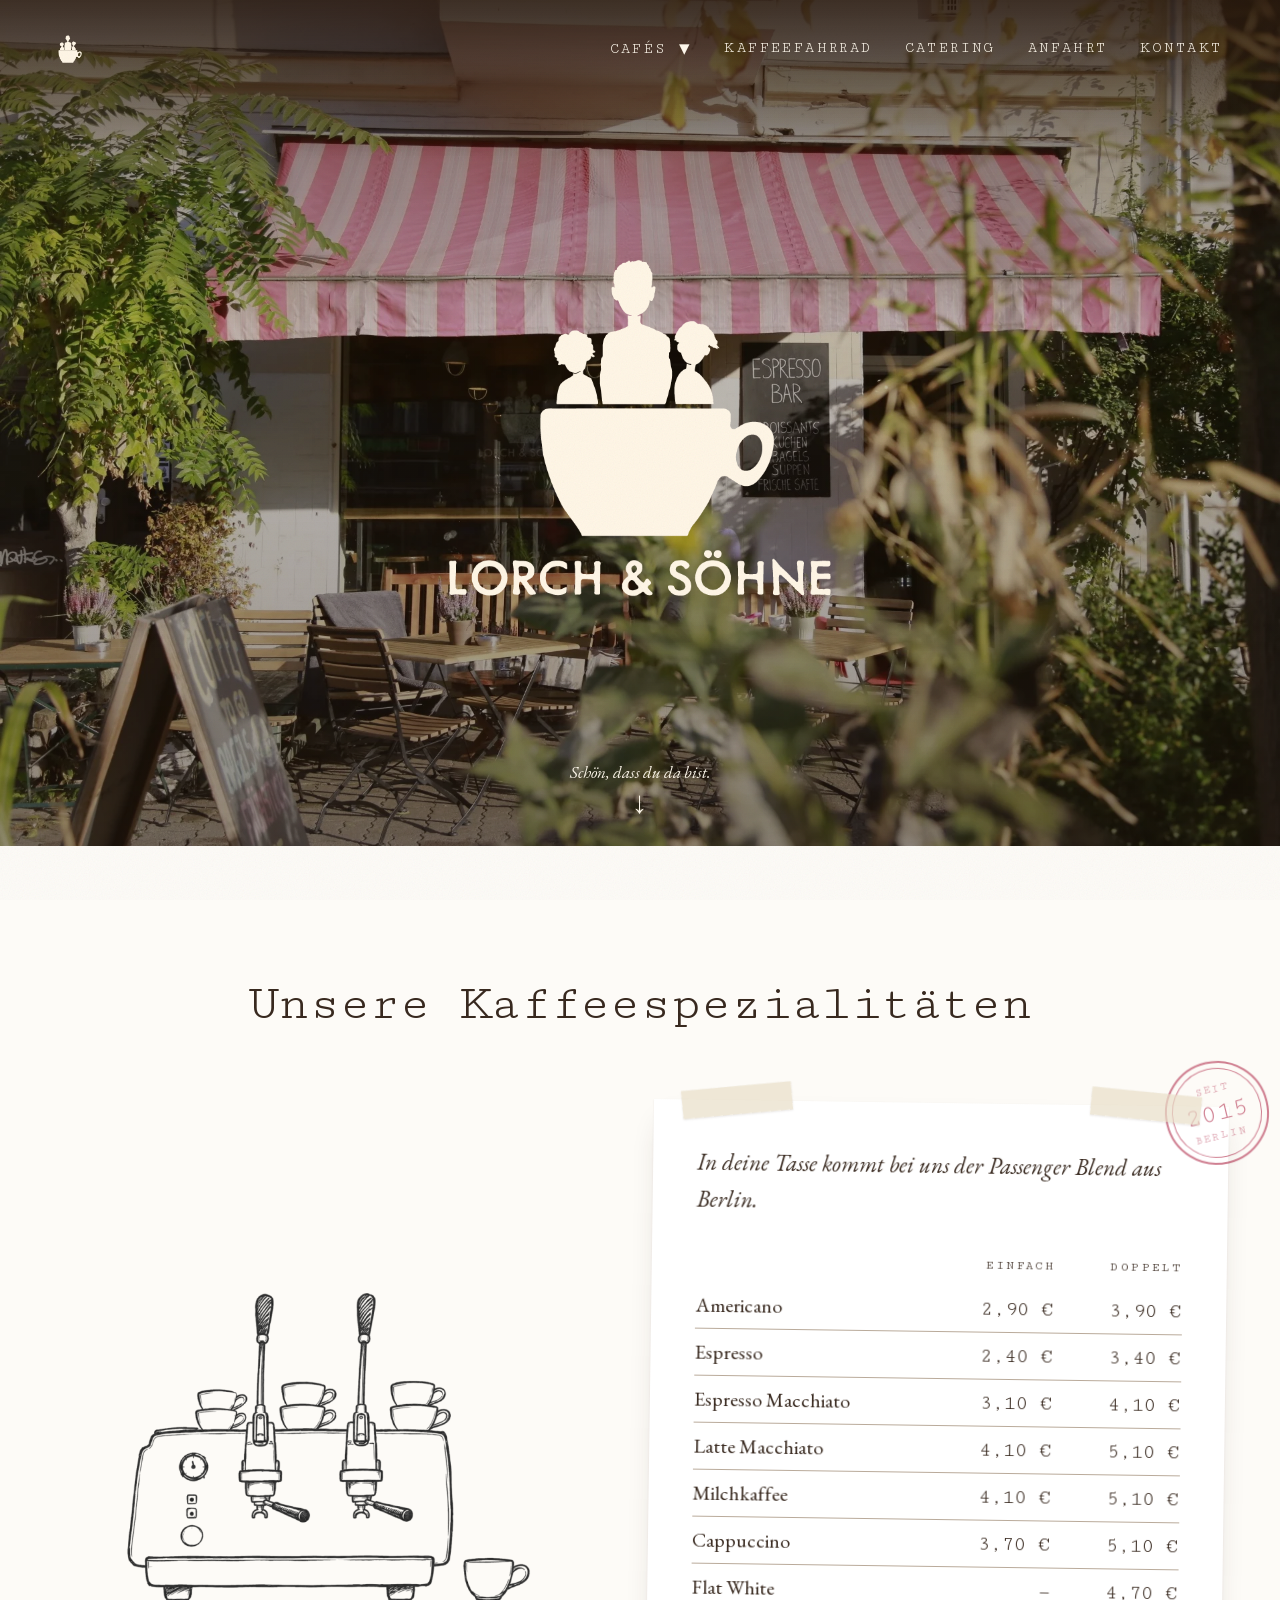
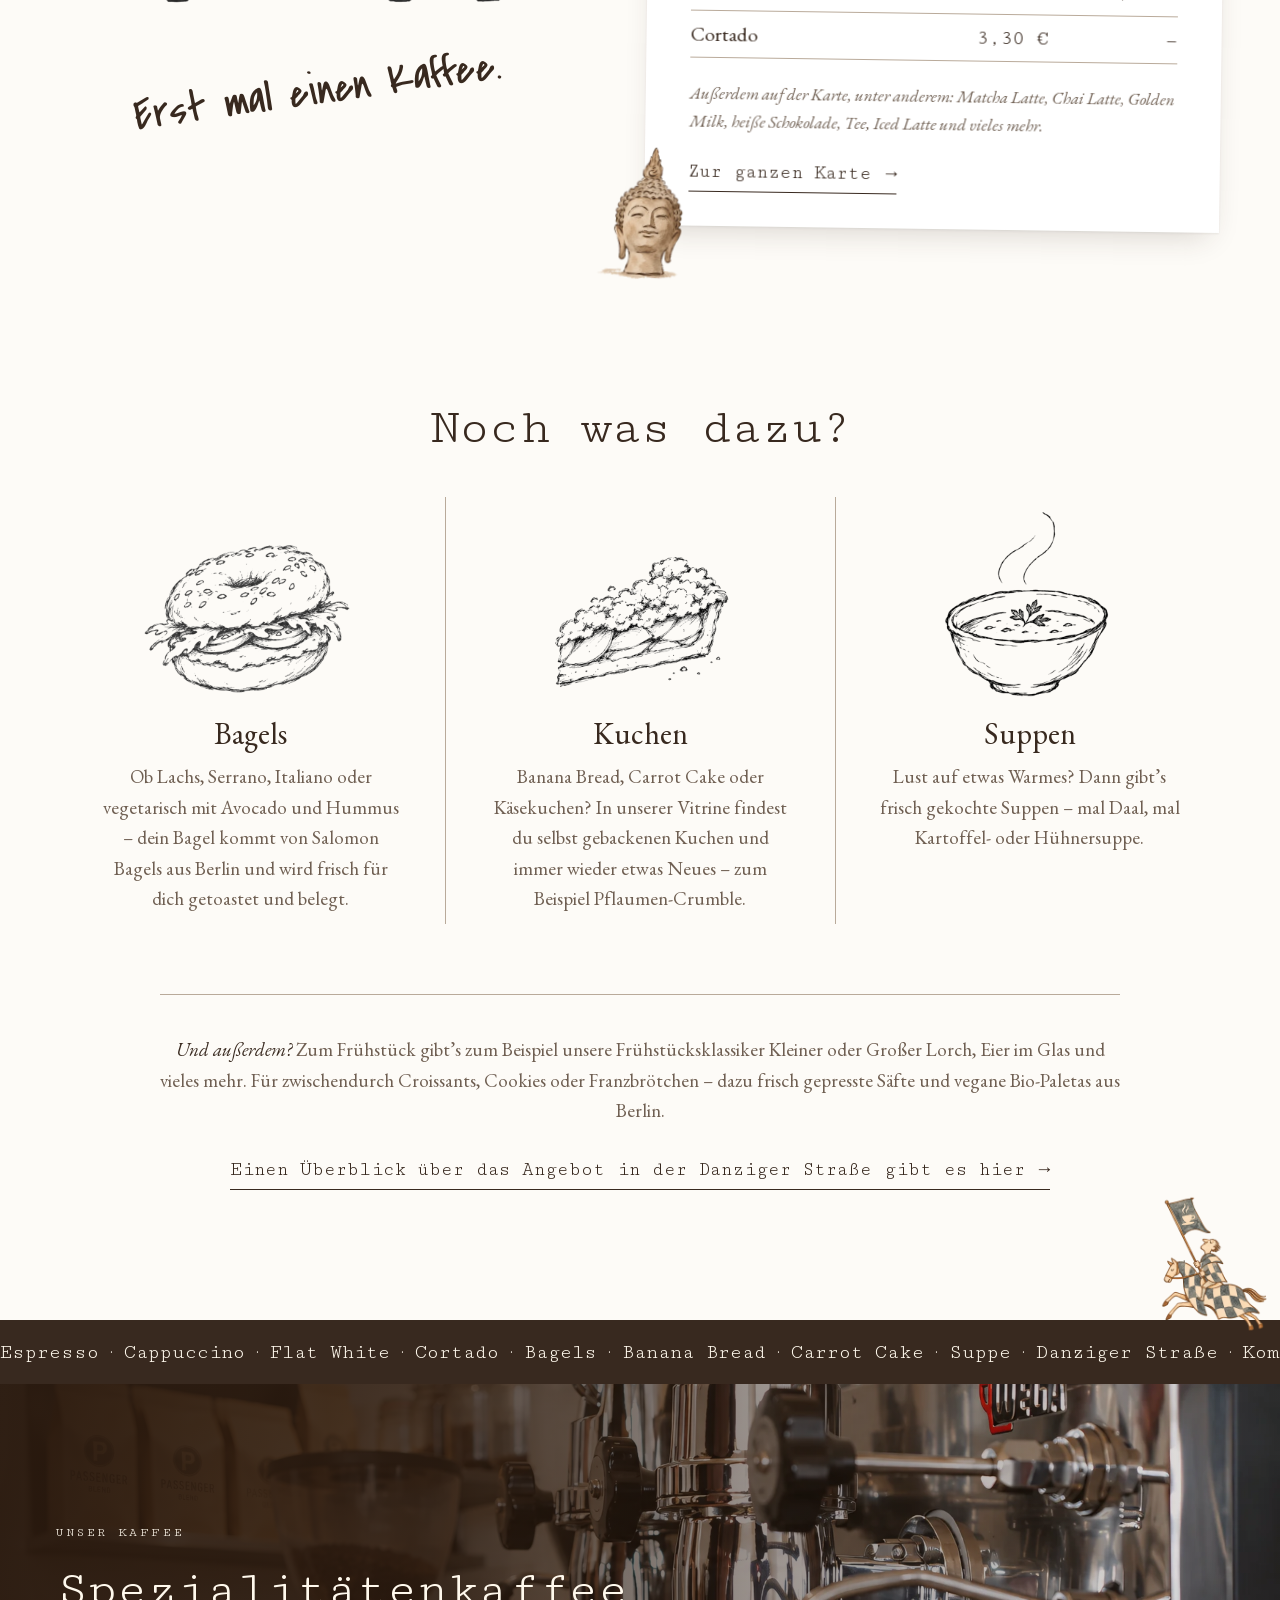
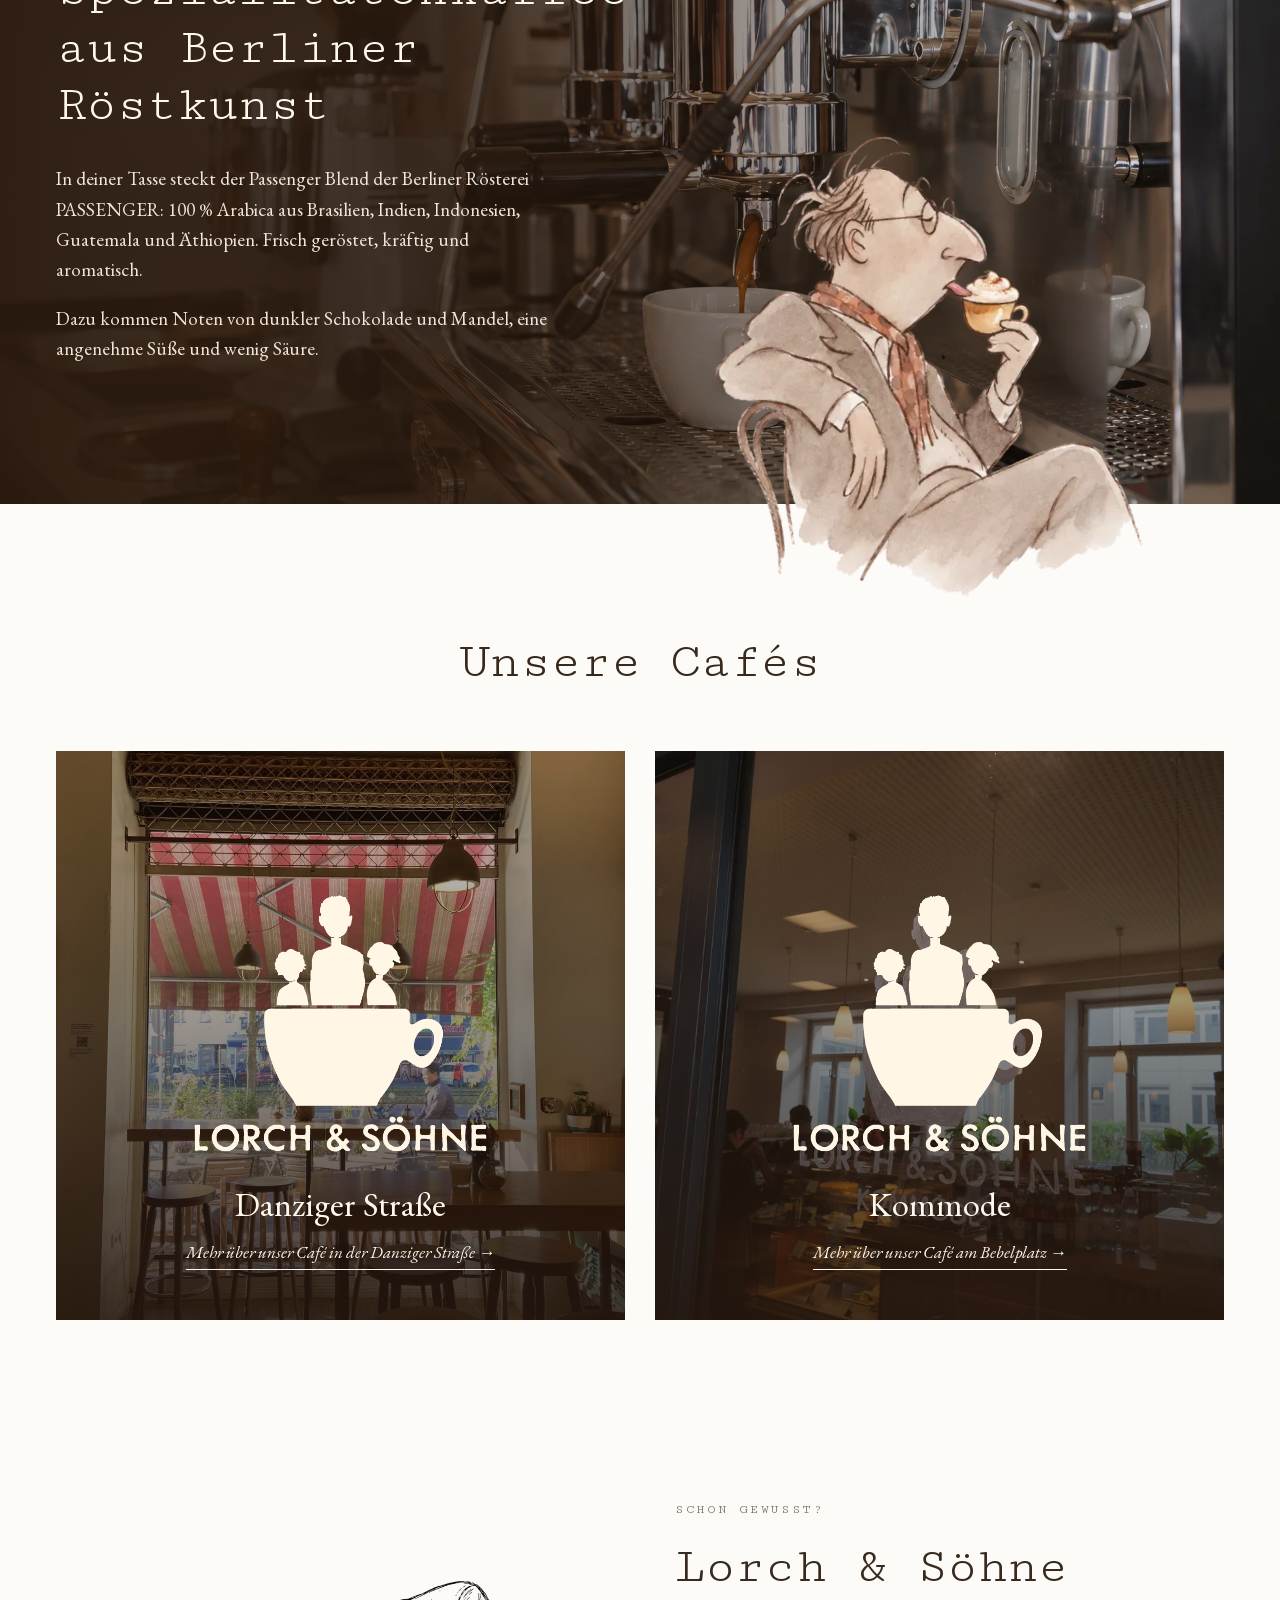
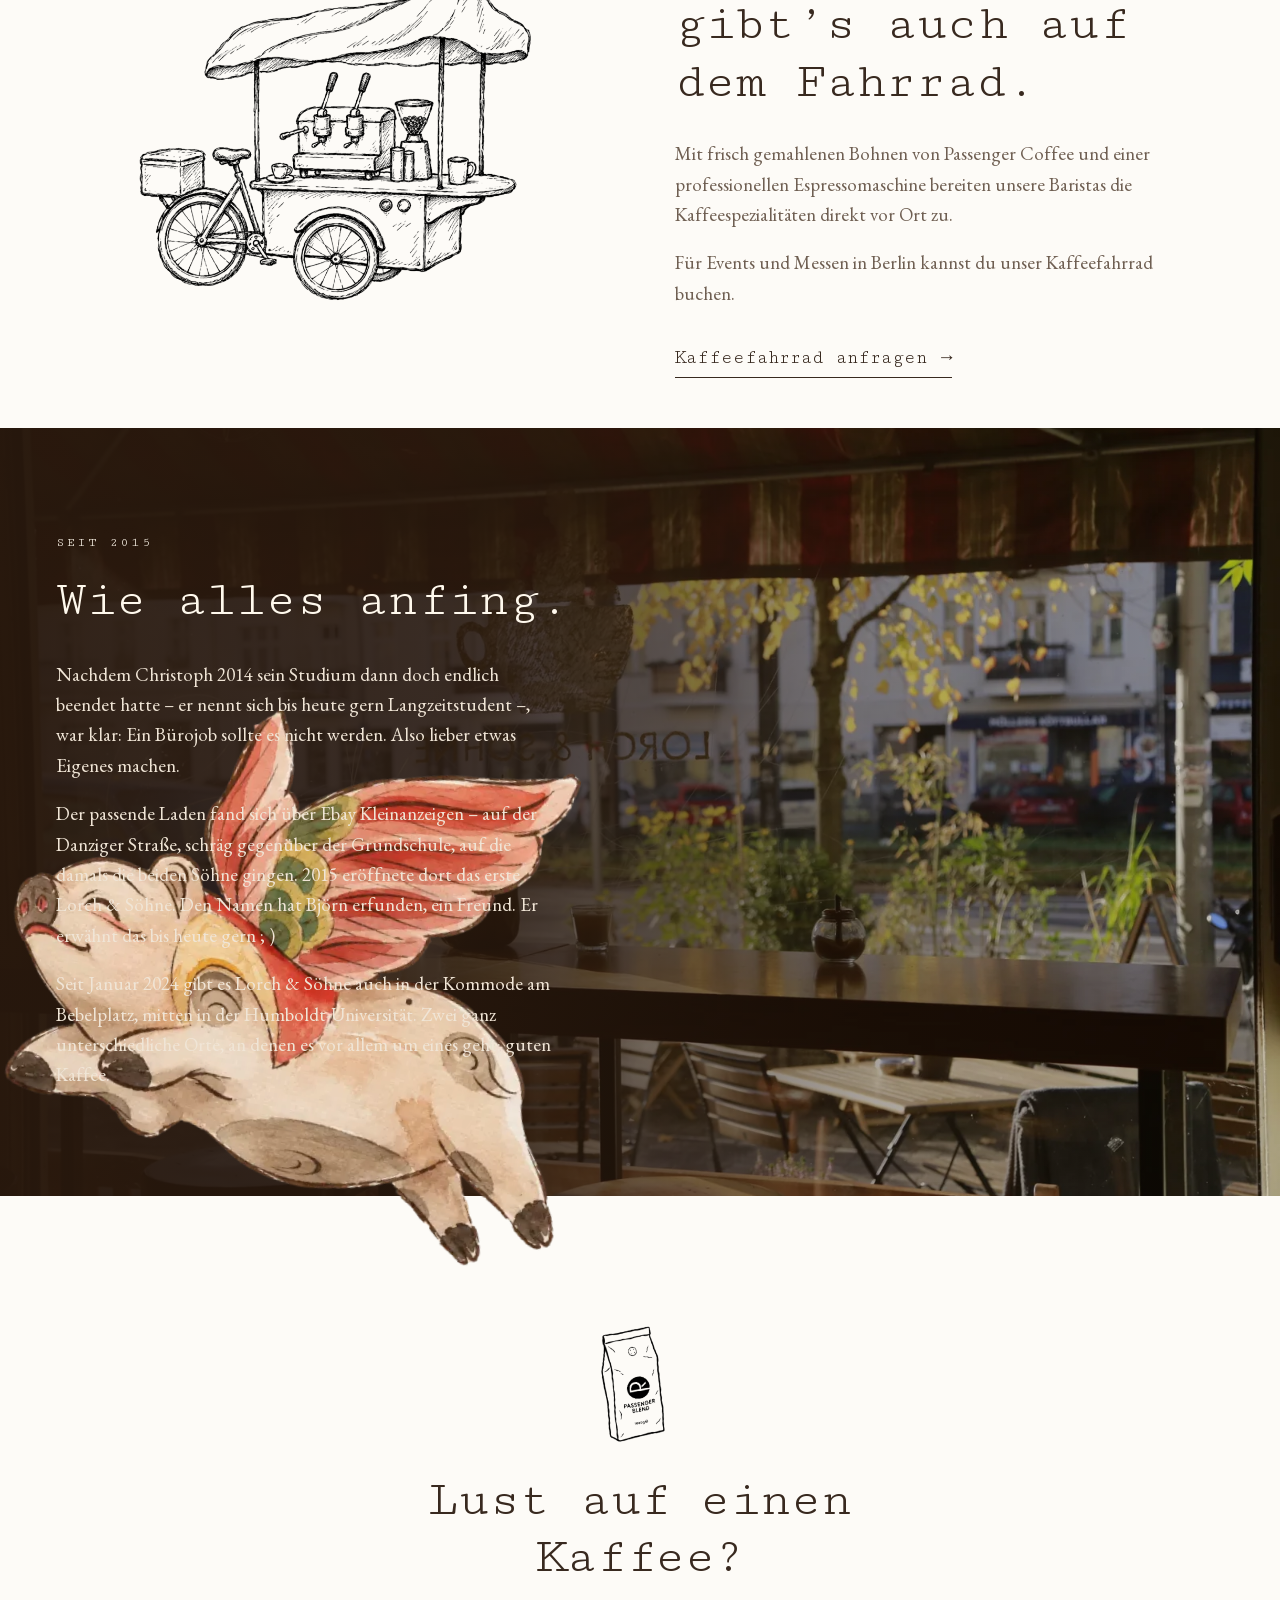
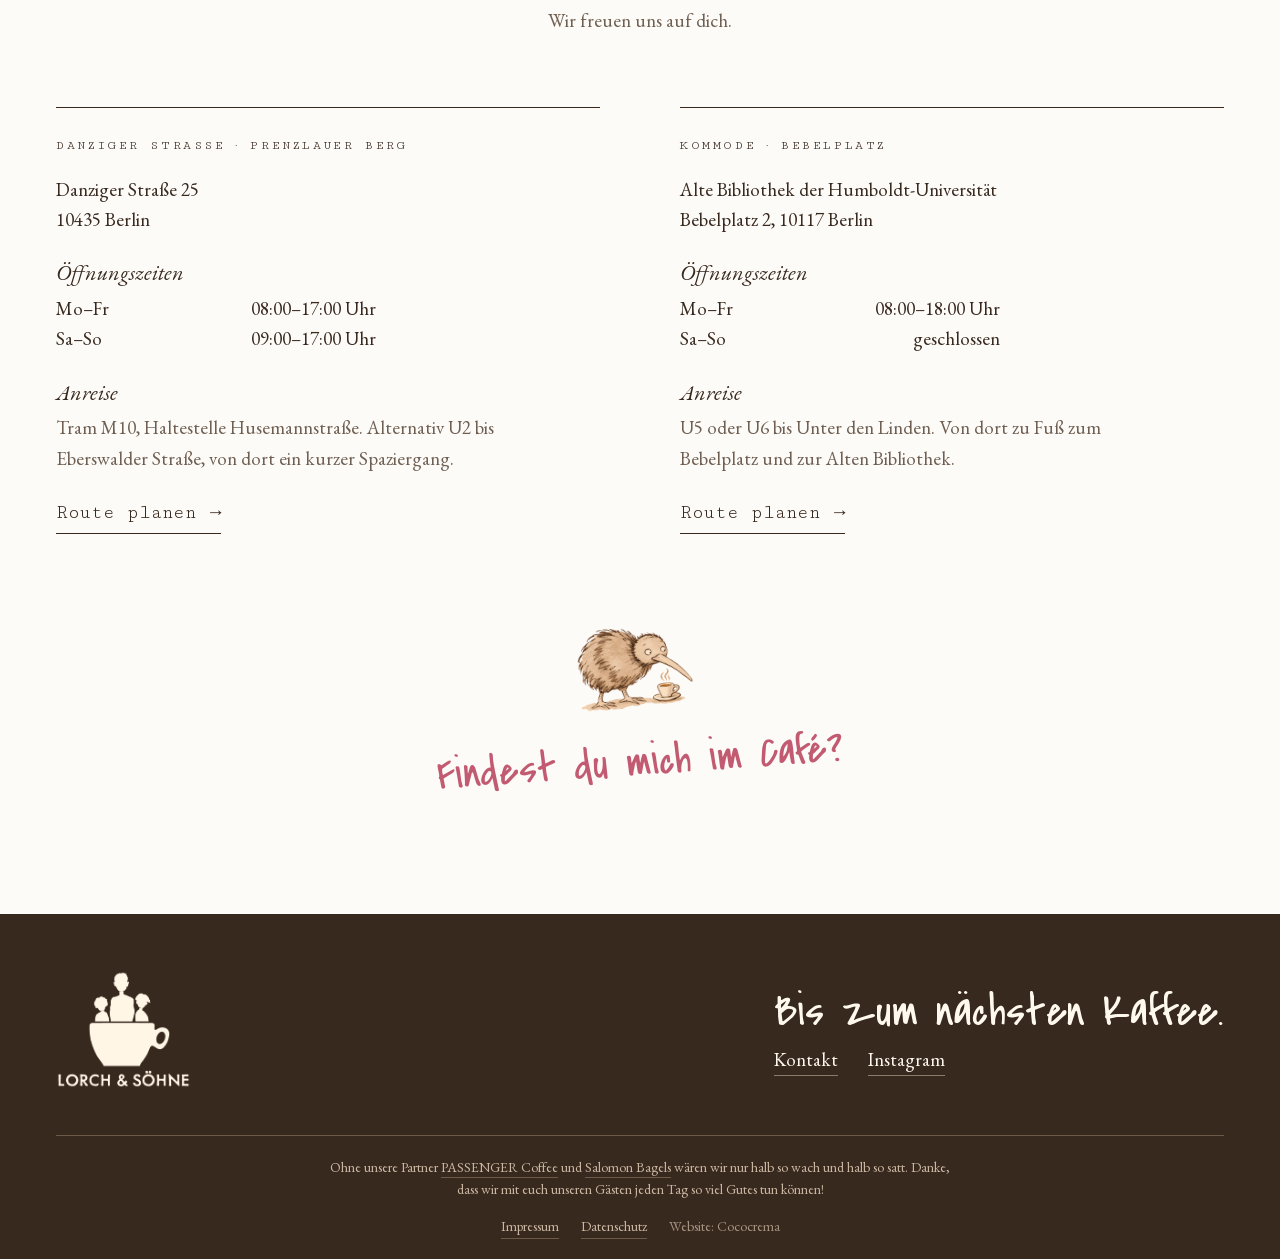
==== commit 25171c44: "Startseite: Link „Zur ganzen Karte →“ unter der Kaffeekarte Co-Authored-By: Claude Opus 5.5 <noreply" ====
--- a/index.html
+++ b/index.html
@@ -214,6 +214,8 @@
             </tbody>
           </table>
           <p class="preisliste-hinweis">Außerdem auf der Karte, unter anderem: Matcha Latte, Chai Latte, Golden Milk, heiße Schokolade, Tee, Iced Latte und vieles mehr.</p>
+          <!-- Link zur ganzen Karte (Danziger-Seite, springt zu id="karte") -->
+          <p class="preisliste-link"><a class="textlink" href="cafe-danziger-strasse.html#karte">Zur ganzen Karte <span aria-hidden="true">→</span></a></p>
           <!-- Figur aus der Bar: der Buddha – der Einzige, der nie wackelt -->
           <div class="figur figur-buddha" aria-hidden="true">
             <img src="assets/bilder/lorch-und-soehne-buddha-illustration.webp" width="600" height="600" alt="Gezeichneter Buddha-Kopf, eine der Figuren aus der Bar von Lorch &amp; Söhne" loading="lazy">
--- a/style.css
+++ b/style.css
@@ -655,6 +655,11 @@
   font-style: italic;
   color: var(--muted);
   margin-top: 22px;
+}
+
+/* Link „Zur ganzen Karte →“ unter dem Hinweis */
+.preisliste-link {
+  margin-top: 18px;
 }
 
 /* ============================================================
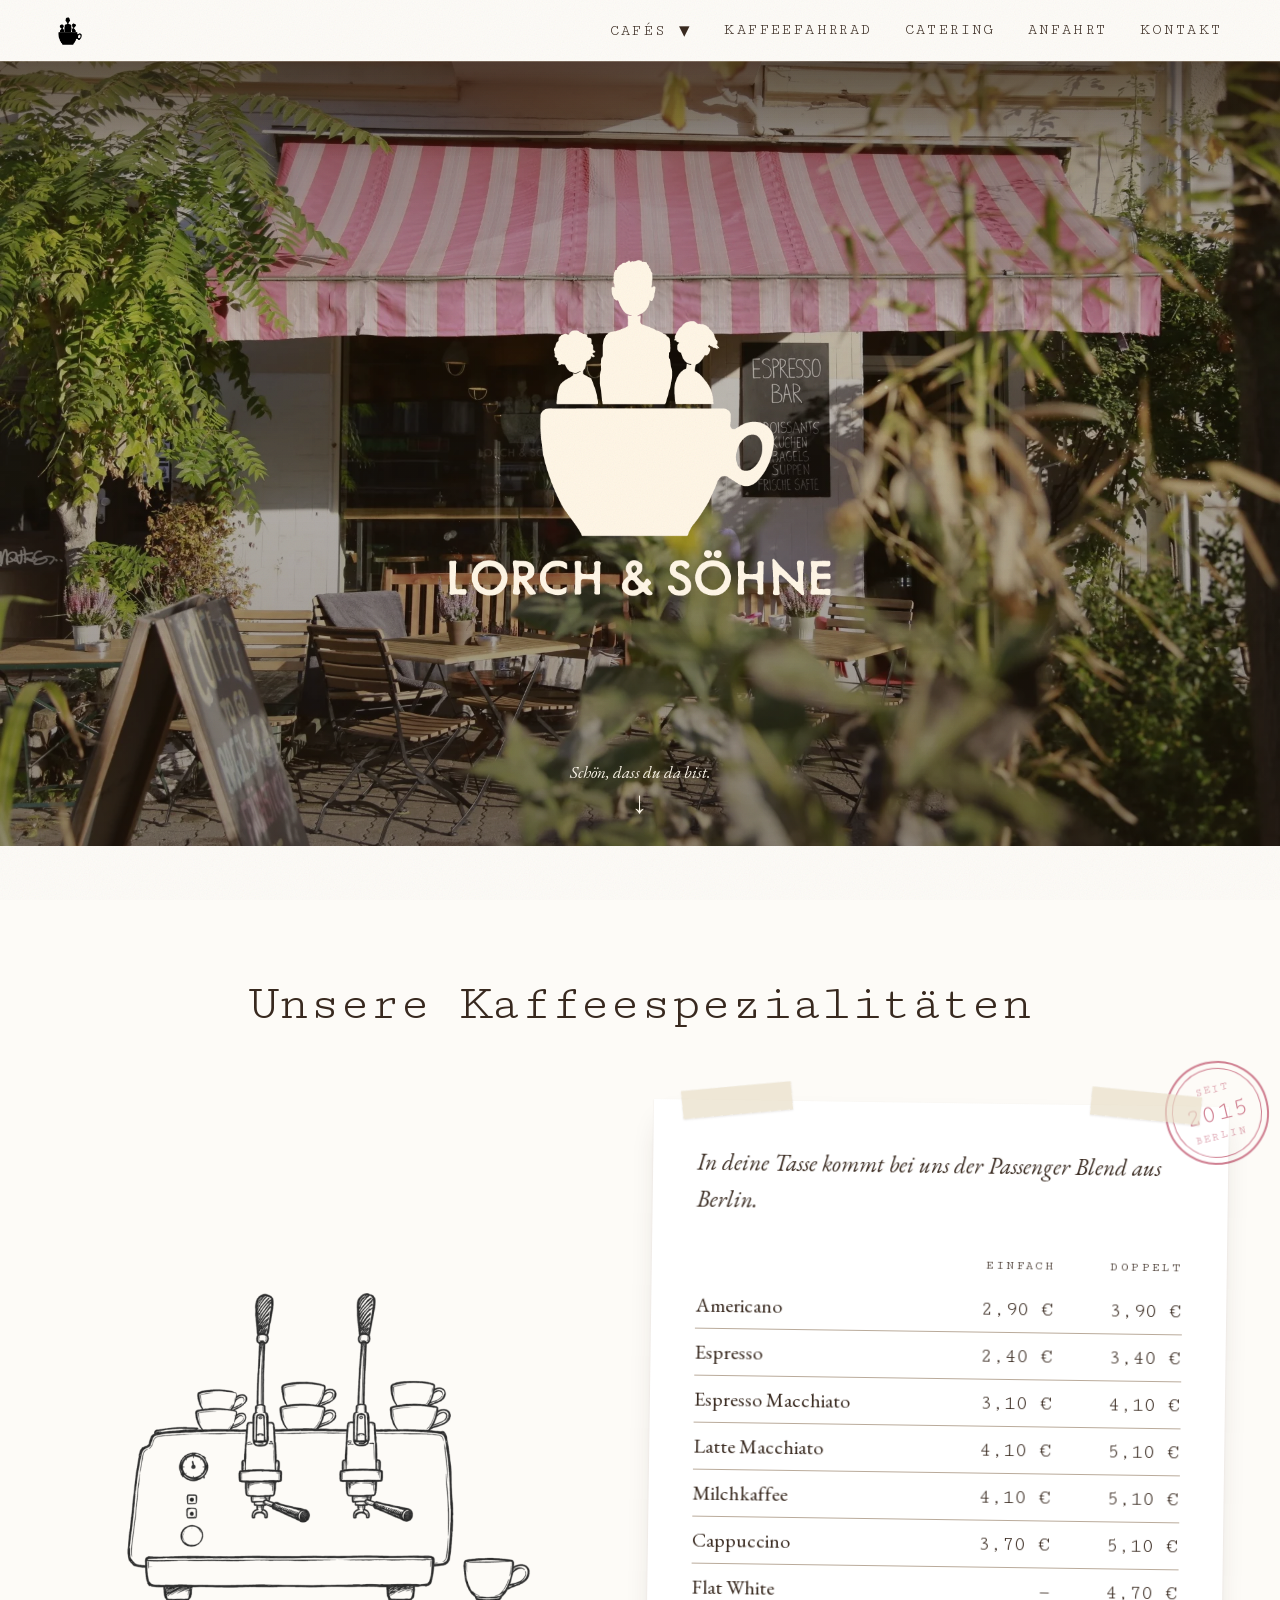
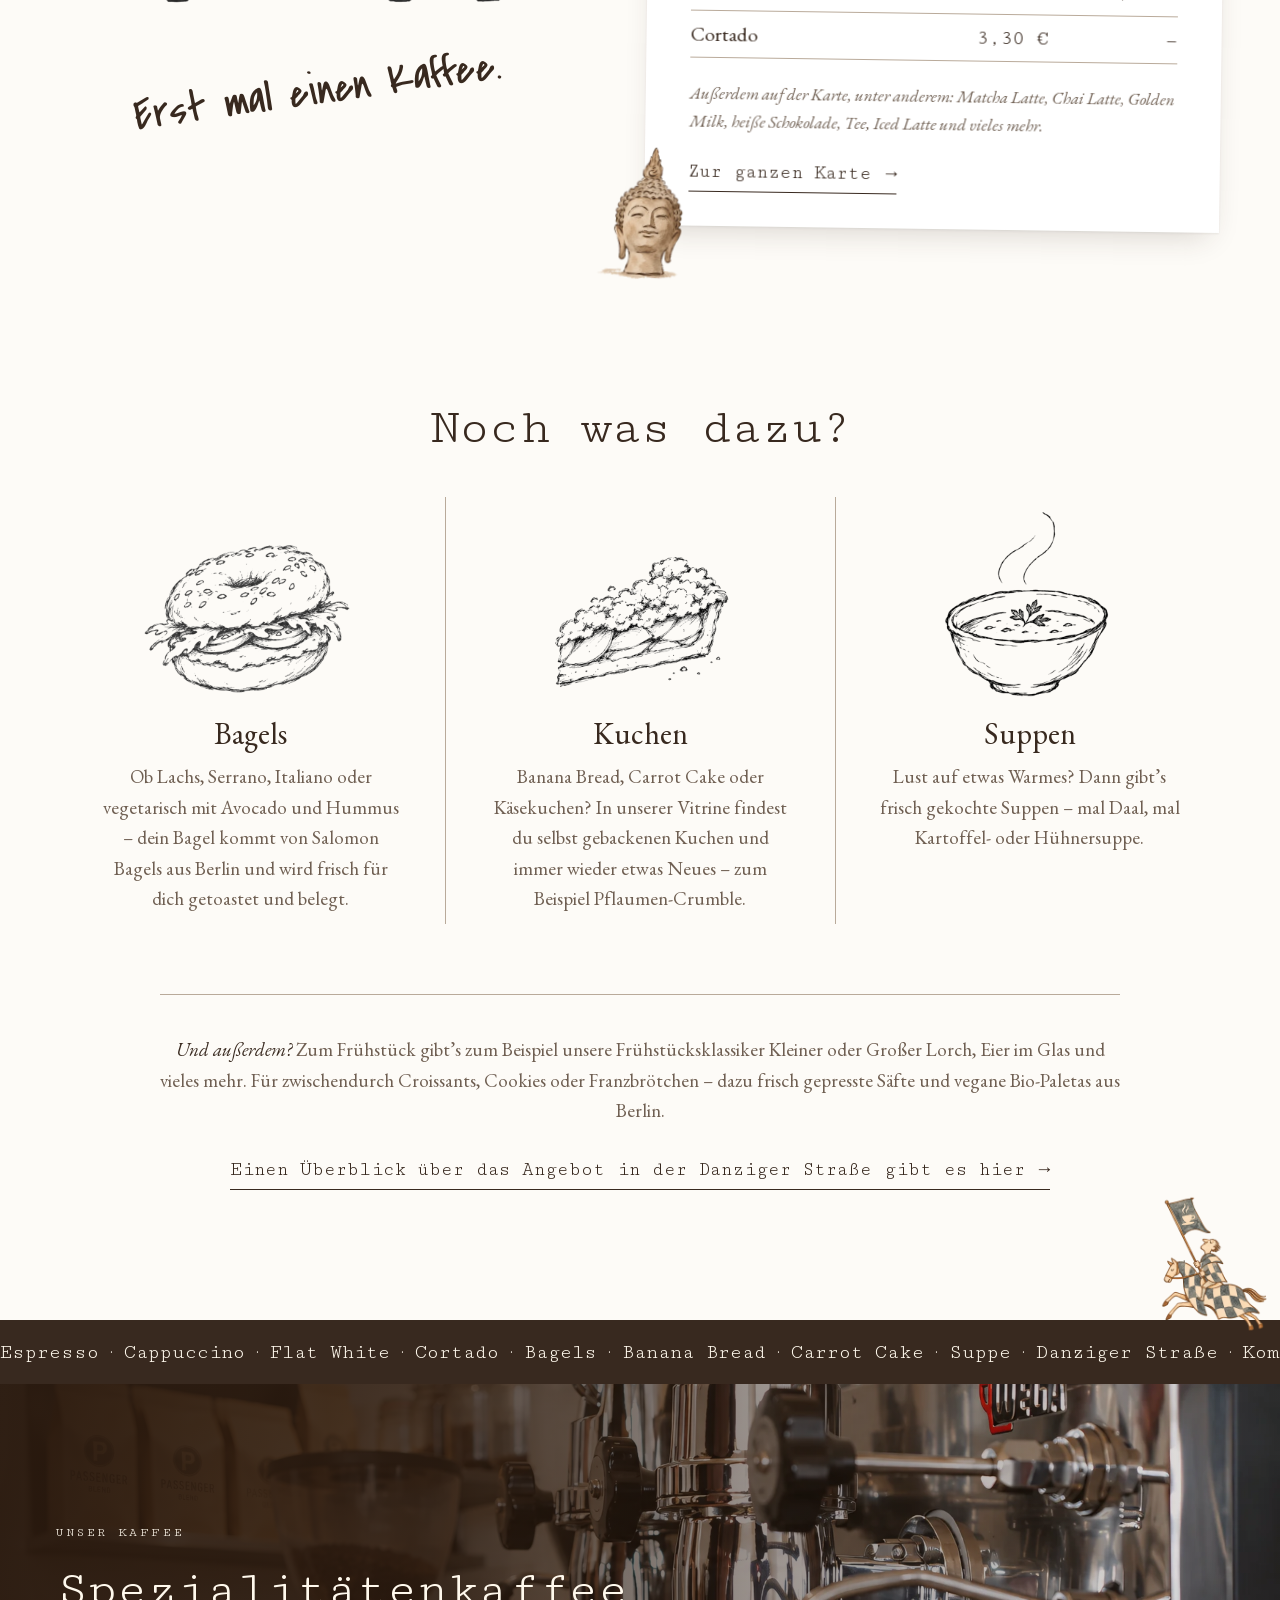
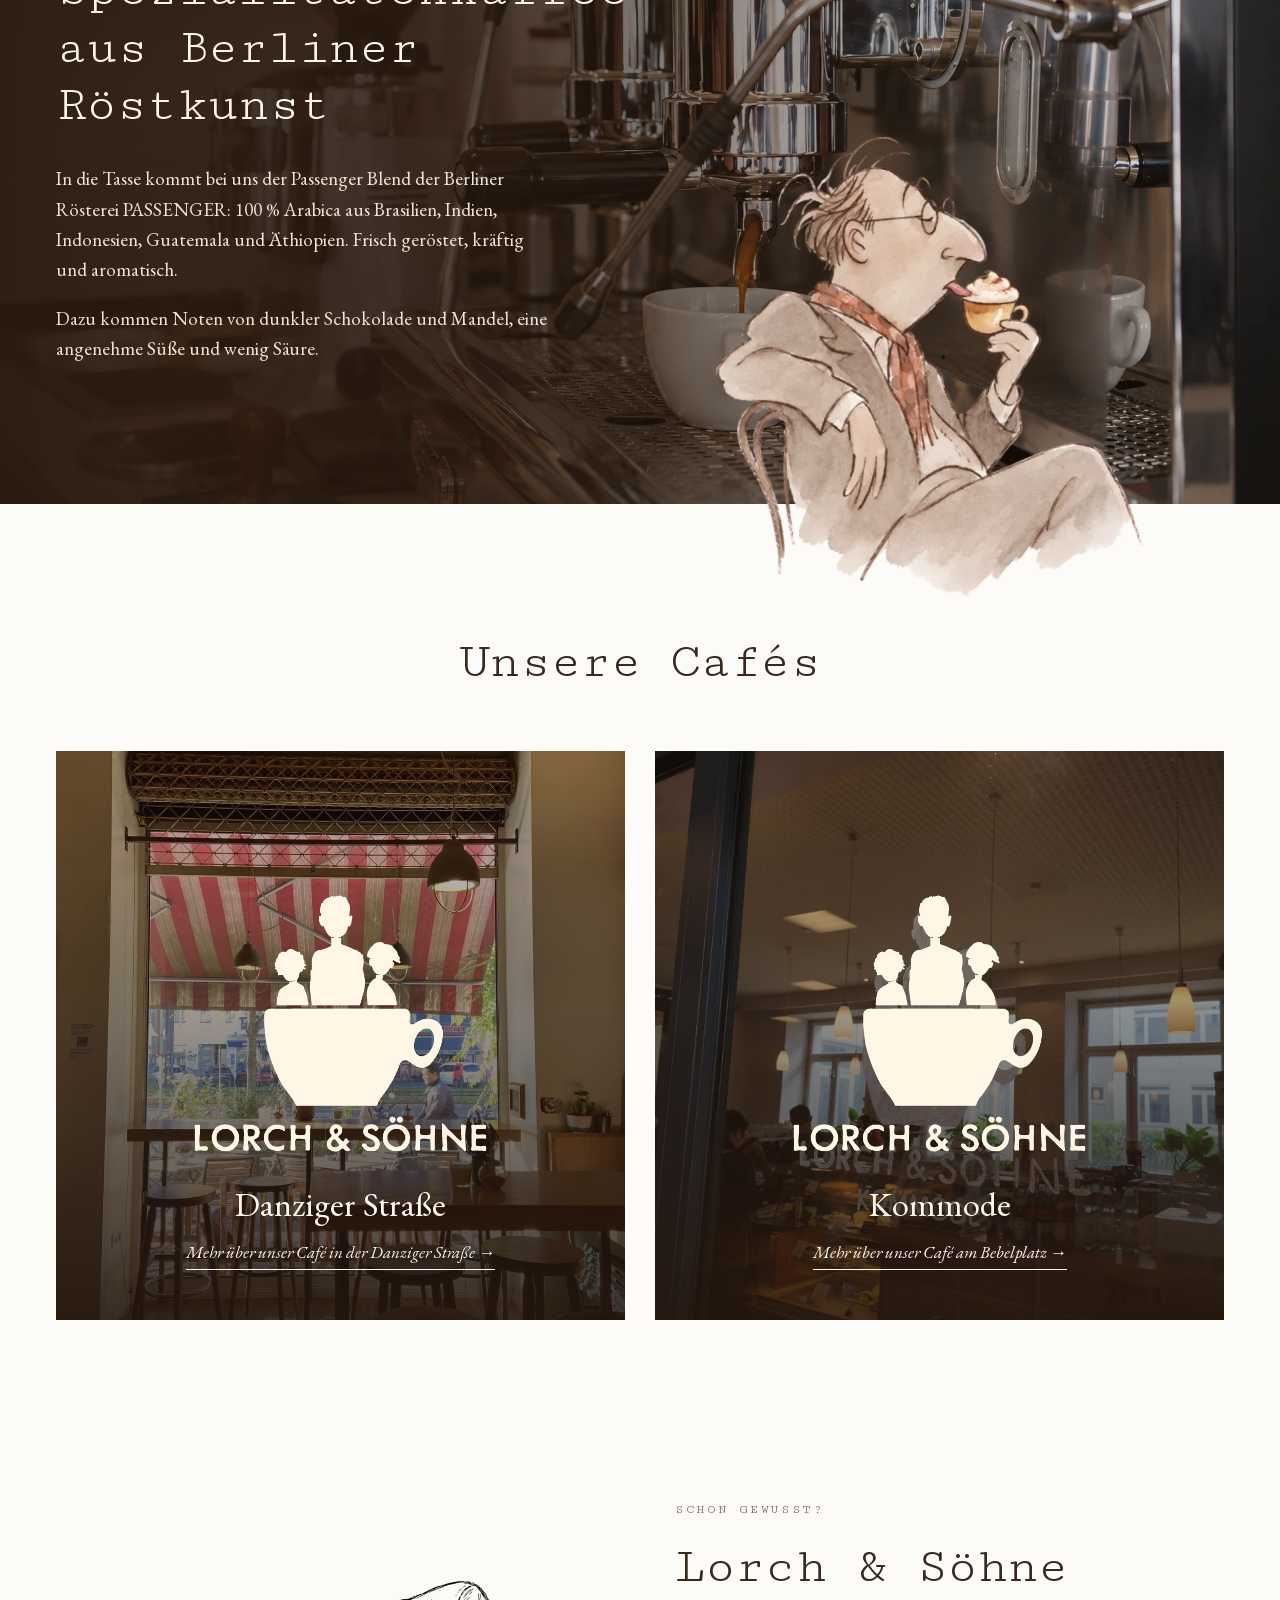
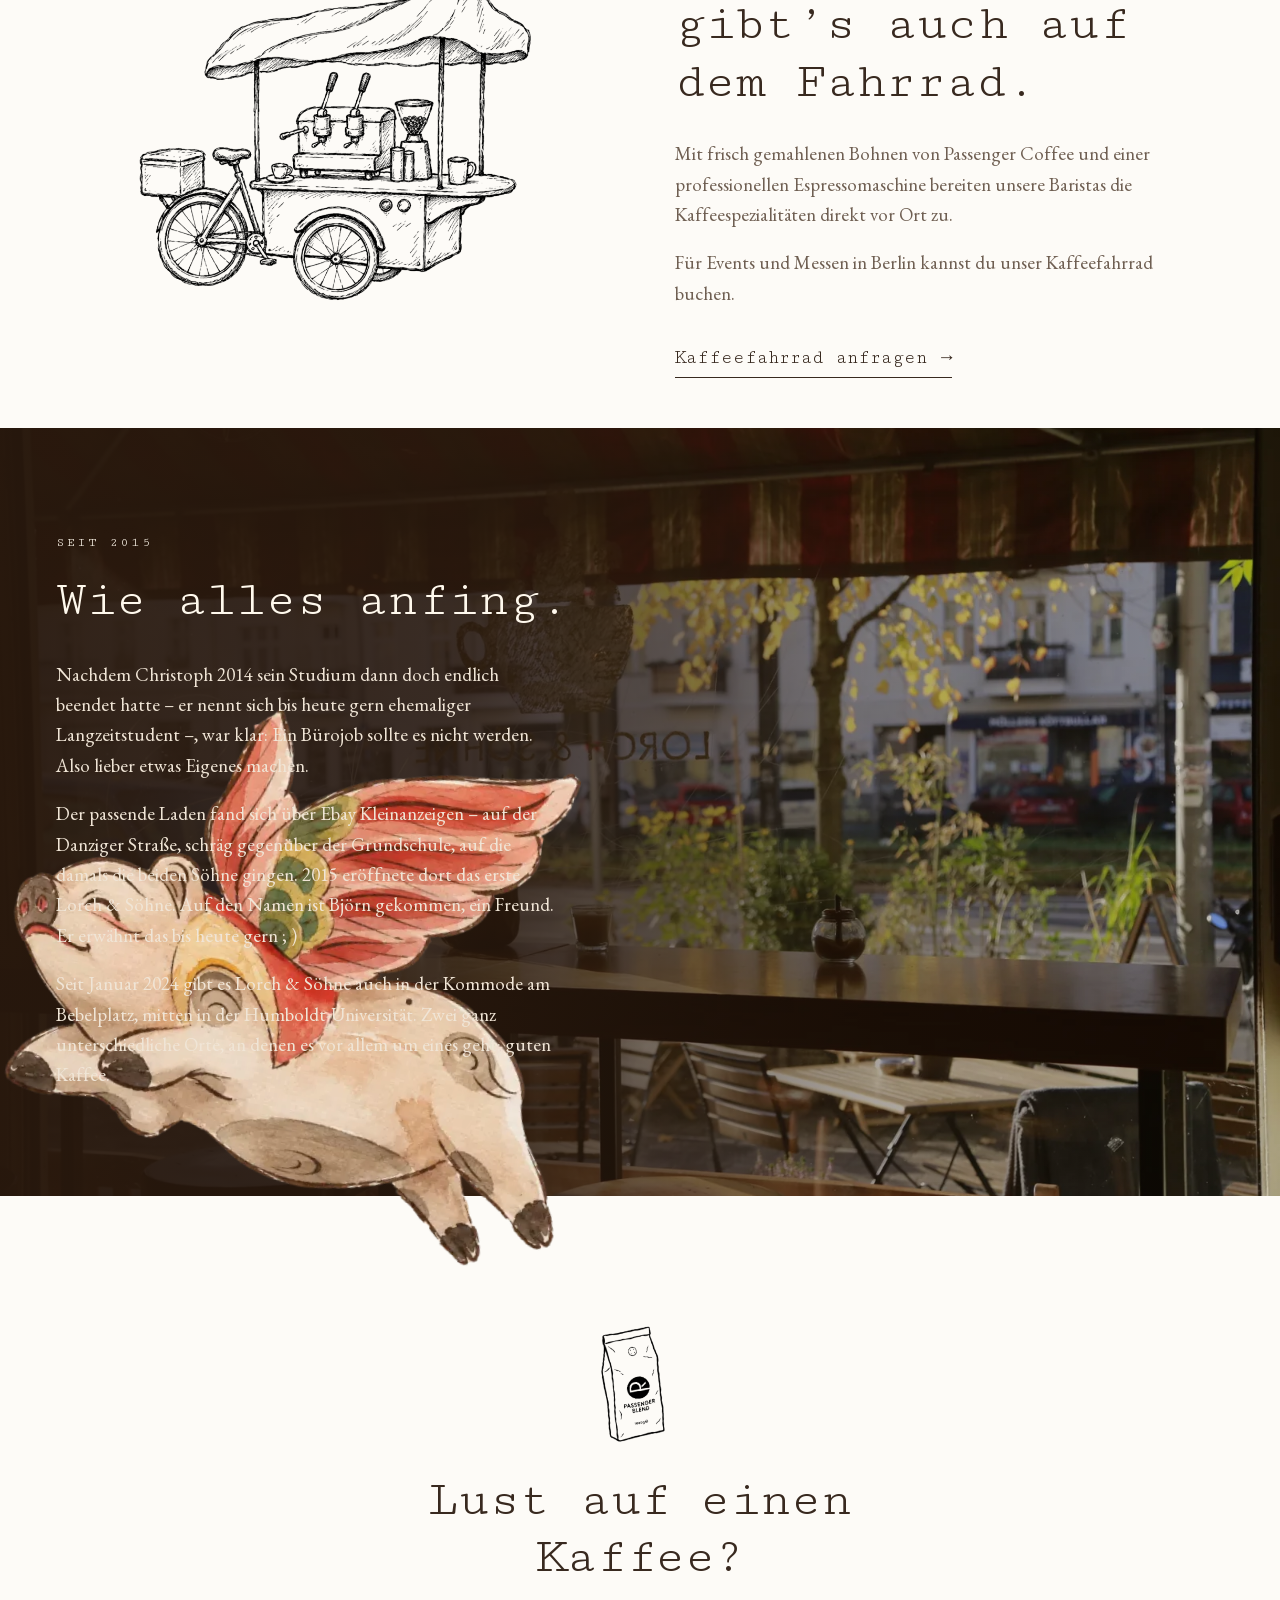
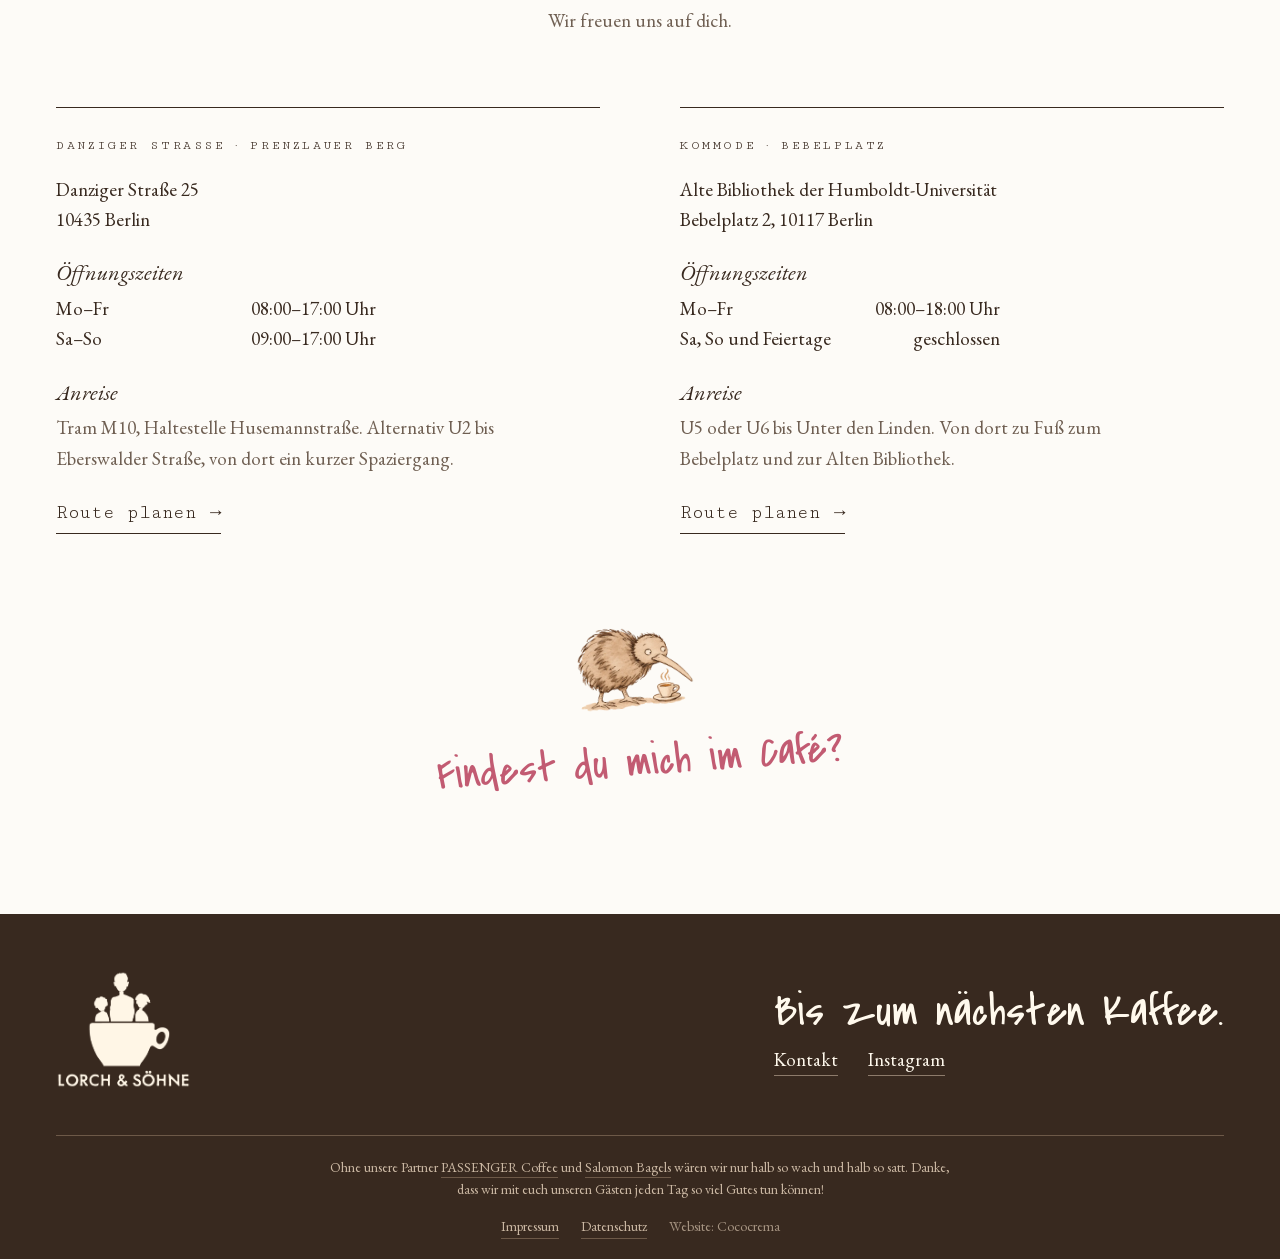
==== commit 1bcc4300: "Inhalte aus inhalte.yml übernommen" ====
--- a/index.html
+++ b/index.html
@@ -278,7 +278,7 @@
         <div class="foto-text">
           <p class="dachzeile">Unser Kaffee</p>
           <h2 id="kaffee-titel">Spezialitätenkaffee aus Berliner Röstkunst</h2>
-          <p><!--i:texte.startseite.kaffee_1-->In deiner Tasse steckt der Passenger Blend der Berliner Rösterei PASSENGER: 100 % Arabica aus Brasilien, Indien, Indonesien, Guatemala und Äthiopien. Frisch geröstet, kräftig und aromatisch.<!--/i--></p>
+          <p><!--i:texte.startseite.kaffee_1-->In die Tasse kommt bei uns der Passenger Blend der Berliner Rösterei PASSENGER: 100 % Arabica aus Brasilien, Indien, Indonesien, Guatemala und Äthiopien. Frisch geröstet, kräftig und aromatisch.<!--/i--></p>
           <p><!--i:texte.startseite.kaffee_2-->Dazu kommen Noten von dunkler Schokolade und Mandel, eine angenehme Süße und wenig Säure.<!--/i--></p>
         </div>
       </div>
@@ -341,8 +341,8 @@
         <div class="foto-text">
           <p class="dachzeile">Seit 2015</p>
           <h2 id="geschichte-titel">Wie alles anfing.</h2>
-          <p><!--i:texte.startseite.geschichte_1-->Nachdem Christoph 2014 sein Studium dann doch endlich beendet hatte – er nennt sich bis heute gern Langzeitstudent –, war klar: Ein Bürojob sollte es nicht werden. Also lieber etwas Eigenes machen.<!--/i--></p>
-          <p><!--i:texte.startseite.geschichte_2-->Der passende Laden fand sich über Ebay Kleinanzeigen – auf der Danziger Straße, schräg gegenüber der Grundschule, auf die damals die beiden Söhne gingen. 2015 eröffnete dort das erste Lorch &amp; Söhne. Den Namen hat Björn erfunden, ein Freund. Er erwähnt das bis heute gern ; )<!--/i--></p>
+          <p><!--i:texte.startseite.geschichte_1-->Nachdem Christoph 2014 sein Studium dann doch endlich beendet hatte – er nennt sich bis heute gern ehemaliger Langzeitstudent –, war klar: Ein Bürojob sollte es nicht werden. Also lieber etwas Eigenes machen.<!--/i--></p>
+          <p><!--i:texte.startseite.geschichte_2-->Der passende Laden fand sich über Ebay Kleinanzeigen – auf der Danziger Straße, schräg gegenüber der Grundschule, auf die damals die beiden Söhne gingen. 2015 eröffnete dort das erste Lorch &amp; Söhne. Auf den Namen ist Björn gekommen, ein Freund. Er erwähnt das bis heute gern ; )<!--/i--></p>
           <p><!--i:texte.startseite.geschichte_3-->Seit Januar 2024 gibt es Lorch &amp; Söhne auch in der Kommode am Bebelplatz, mitten in der Humboldt-Universität. Zwei ganz unterschiedliche Orte, an denen es vor allem um eines geht: guten Kaffee.<!--/i--></p>
         </div>
       </div>
@@ -389,7 +389,7 @@
               <dd>08:00–18:00 Uhr</dd>
             </div>
             <div>
-              <dt>Sa–So</dt>
+              <dt>Sa, So und Feiertage</dt>
               <dd>geschlossen</dd>
             </div>
             <!-- INHALT ENDE -->
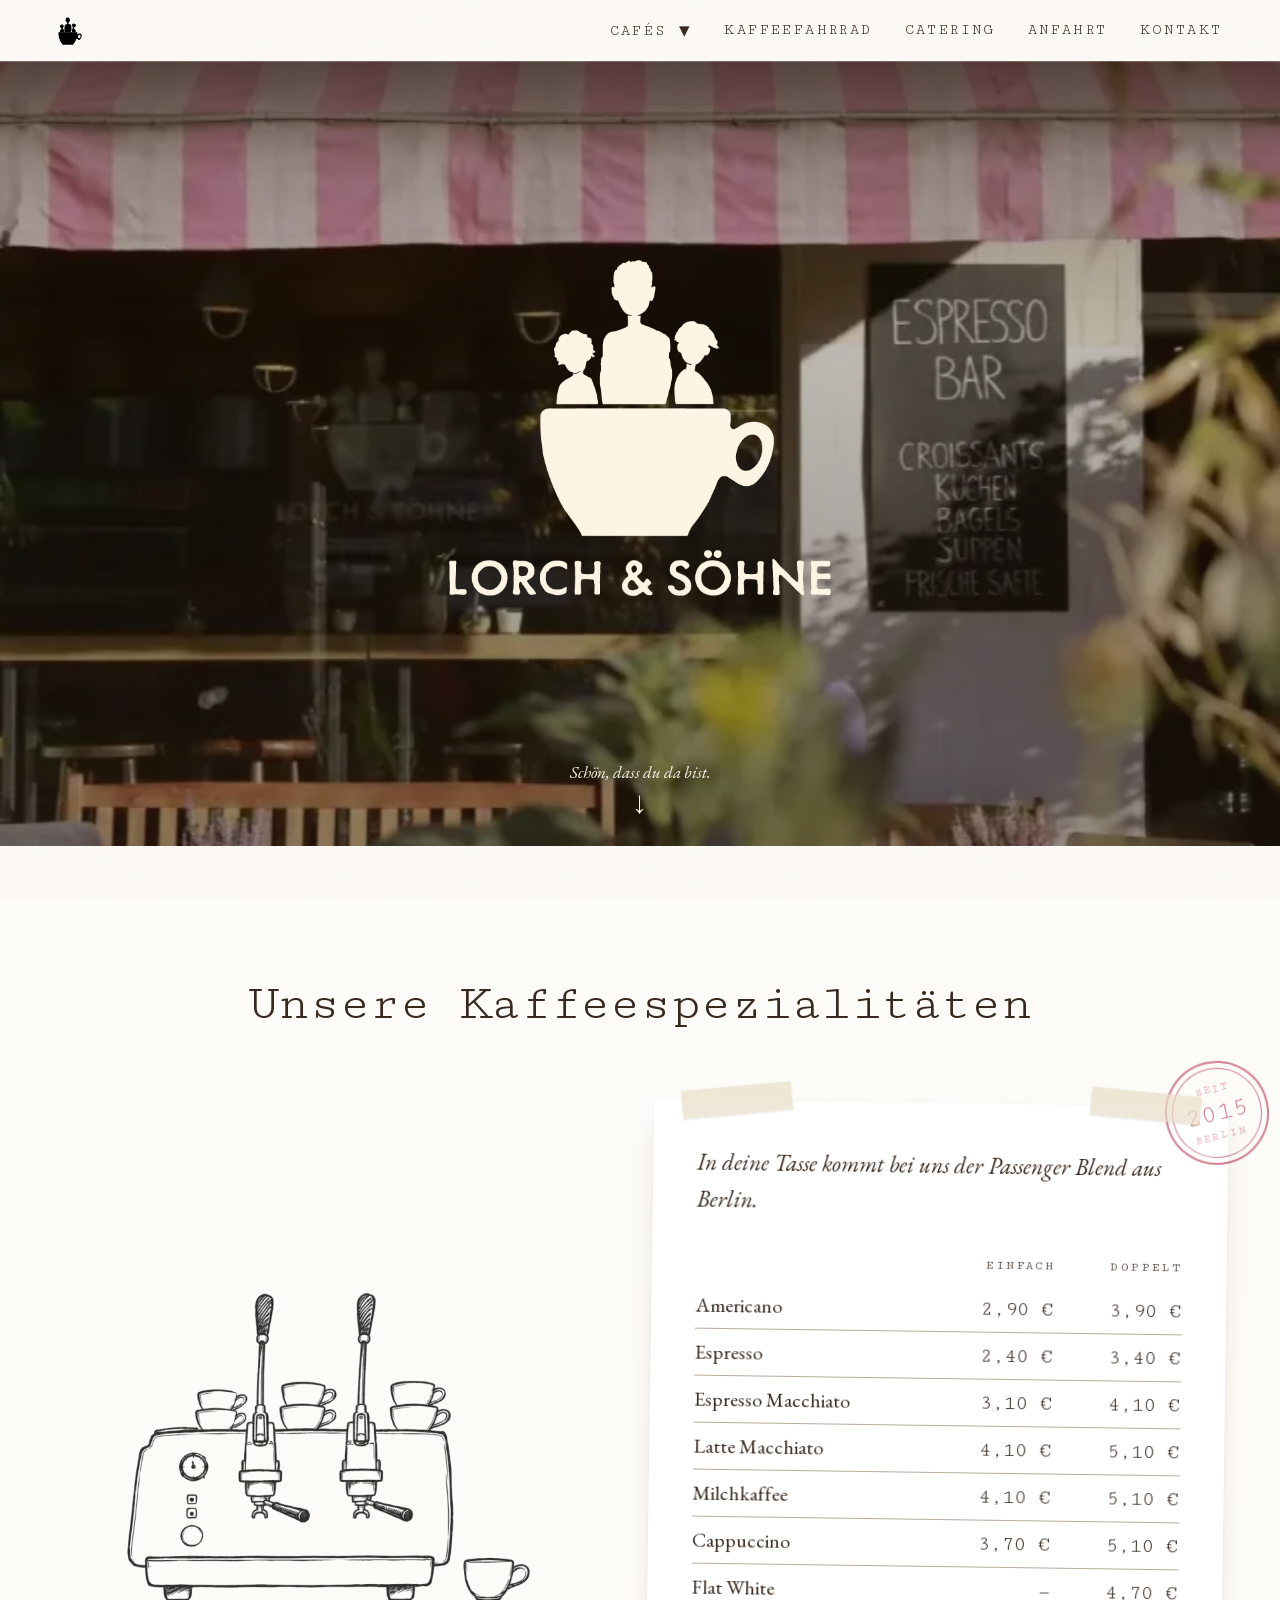
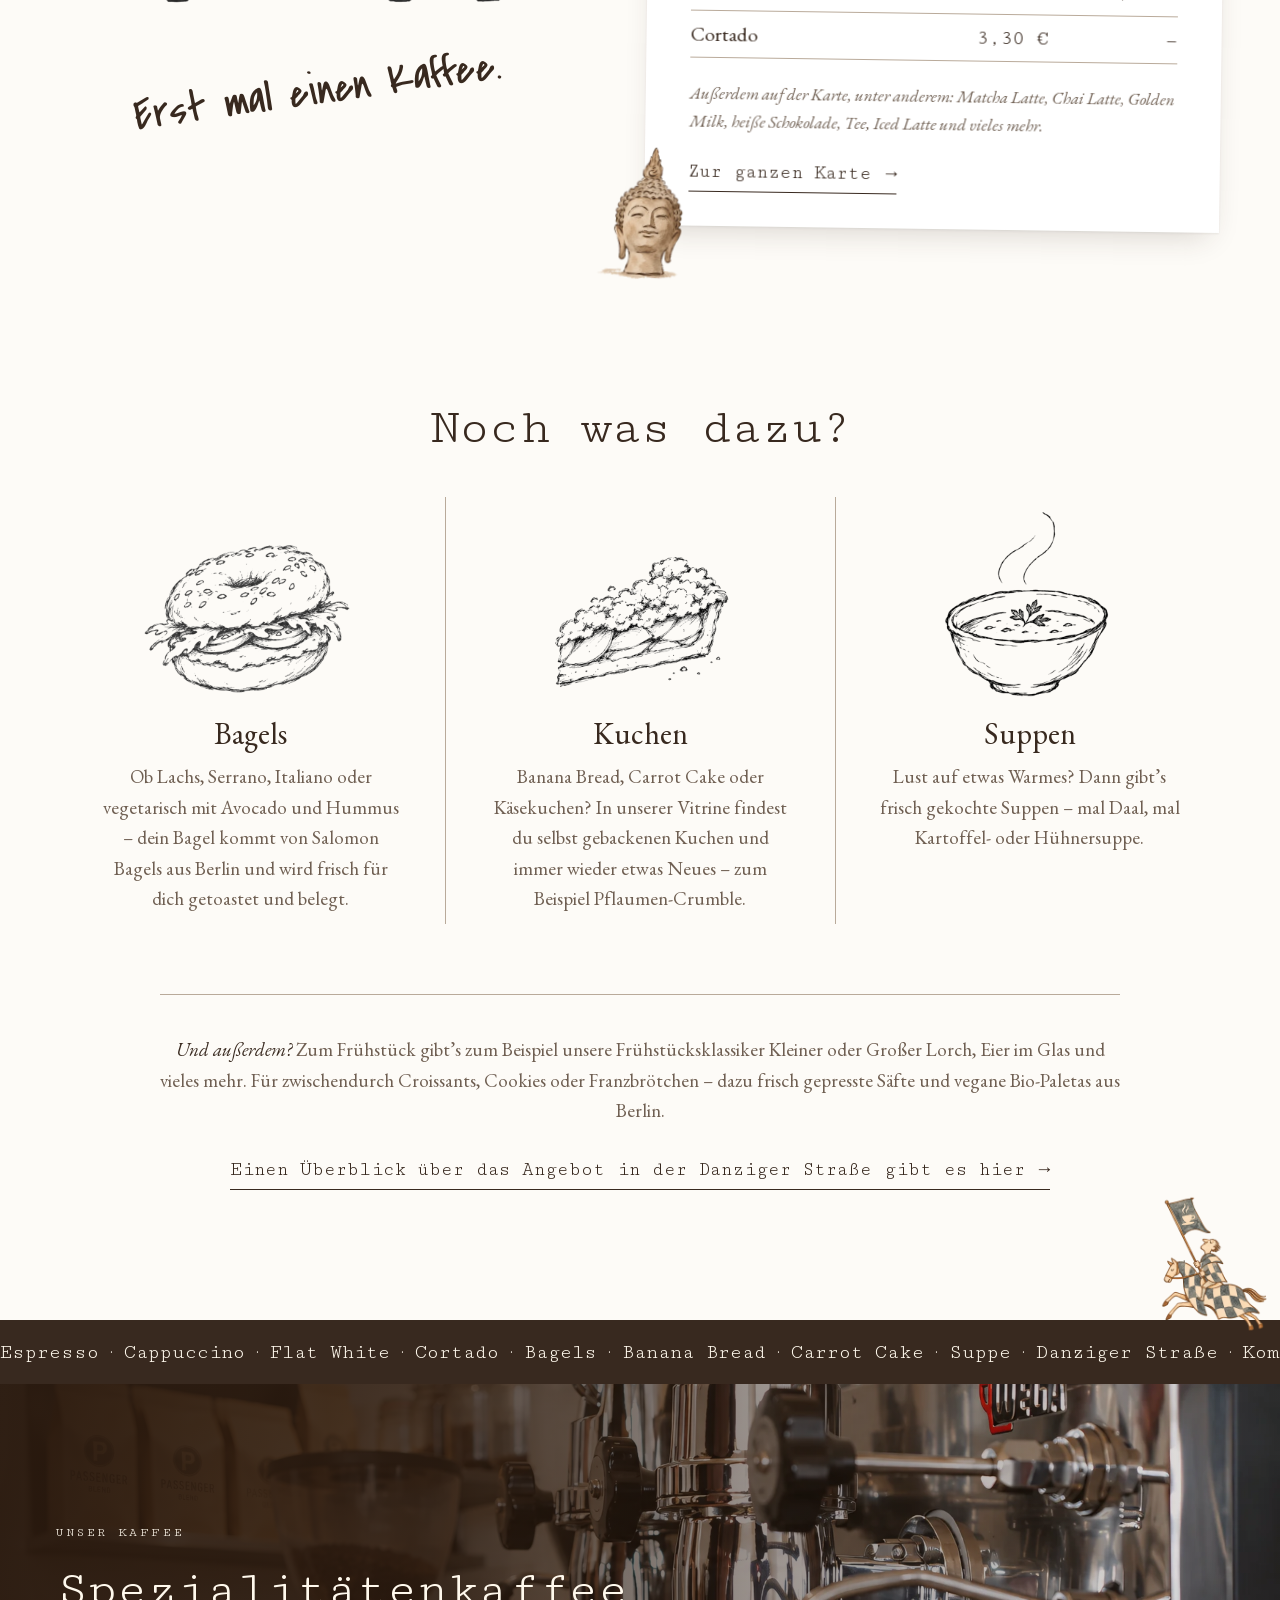
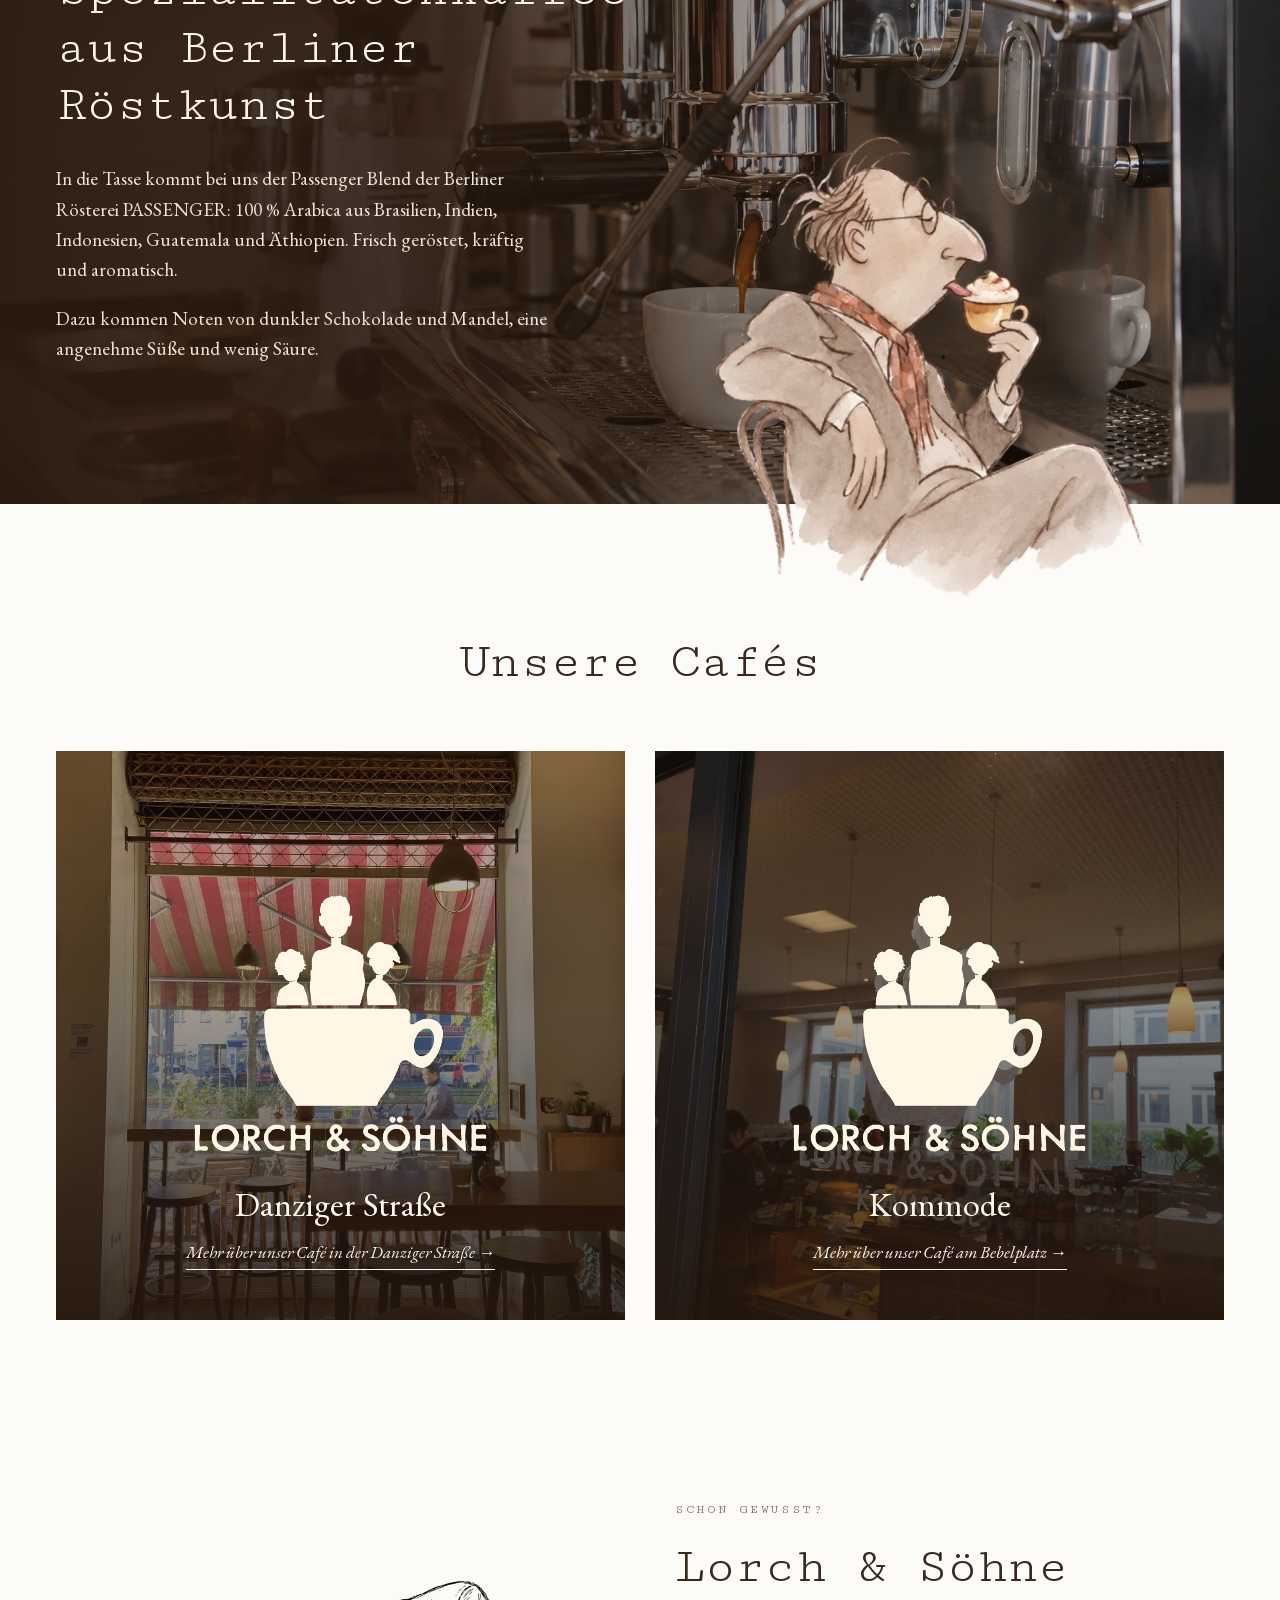
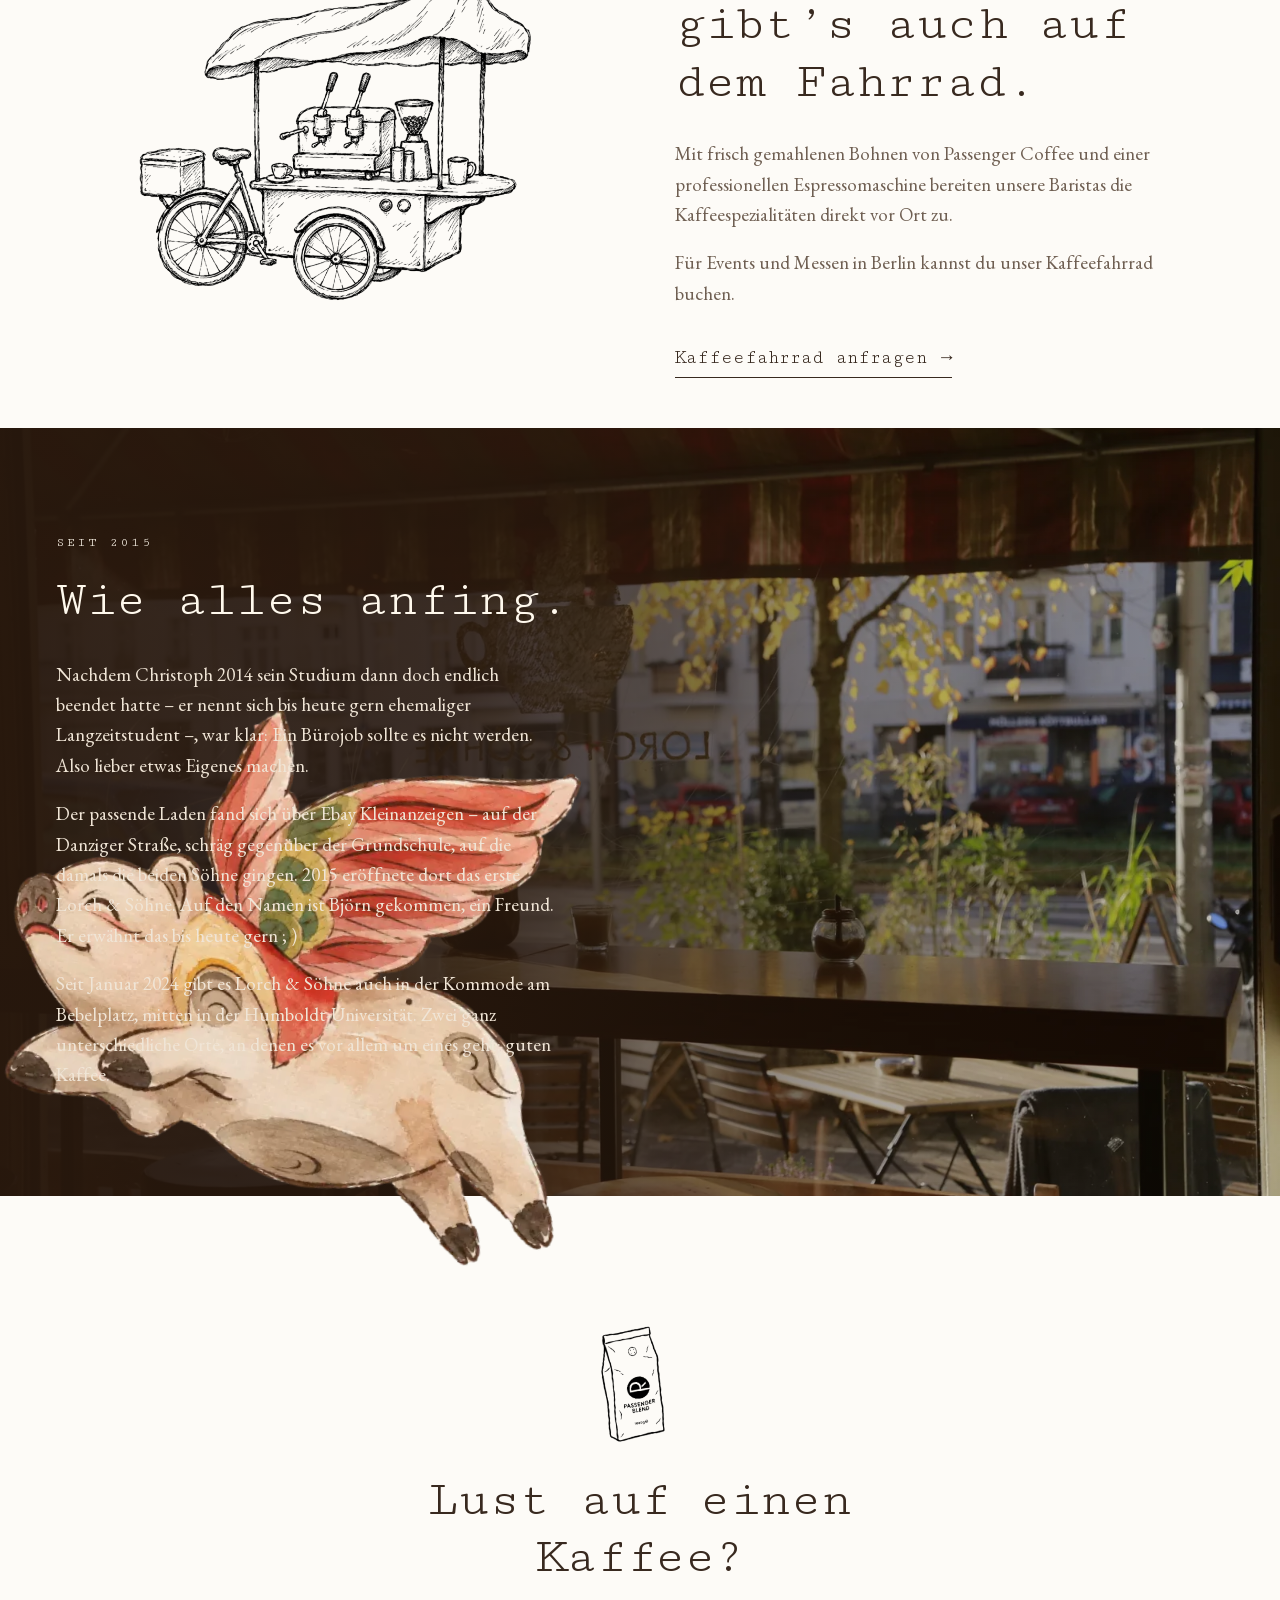
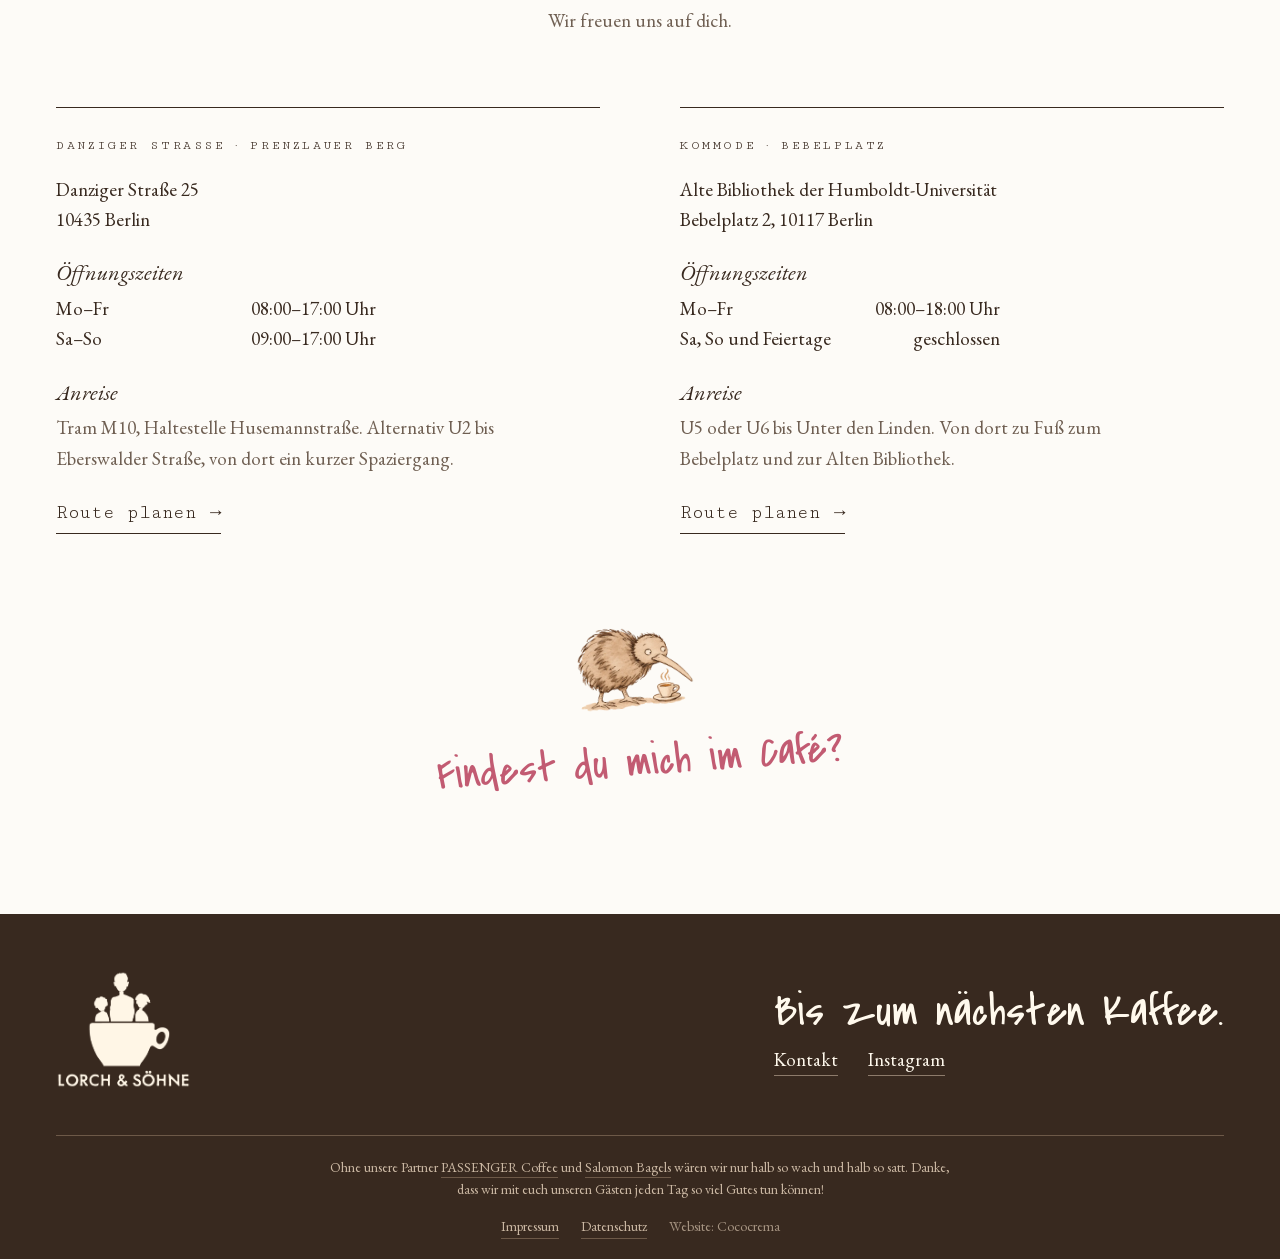
==== commit 68b642f2: "Handy: „Findest du mich im Café?“ wieder sichtbar, zweizeilig unter dem Kiwi Co-Authored-By: Claude " ====
--- a/index.html
+++ b/index.html
@@ -403,7 +403,7 @@
       <!-- Bild ist Deko (alt leer), die Randnotiz darunter lesen Screenreader vor -->
       <div class="figur figur-kiwi">
         <img src="assets/bilder/lorch-und-soehne-kiwi-illustration.webp" width="600" height="600" alt="" loading="lazy">
-        <p class="randnotiz">Findest du mich im Café?</p>
+        <p class="randnotiz">Findest du mich <br class="umbruch-handy">im Café?</p>
       </div>
     </section>
   </main>
--- a/style.css
+++ b/style.css
@@ -1780,6 +1780,11 @@
   transform: rotate(-4deg);
 }
 
+/* Zeilenumbruch nur am Handy (siehe Handy-Bereich unten) */
+.umbruch-handy {
+  display: none;
+}
+
 /* Schwein: ganz groß im Foto „Wie alles anfing.“ – gespiegelt, damit
    es nach links fliegt. Es schwebt beim Scrollen vom rechten Rand
    Richtung Mitte (script.js setzt dafür transform: translateX).
@@ -1821,15 +1826,22 @@
     width: 108px;
   }
 
-  /* Handy: unter dem Kaffee-Text Platz schaffen – dort sitzt der
-     Genießer, hauptsächlich im Foto, nur die Füße ragen nach unten raus */
+  /* Handy: Der Genießer sitzt RECHTS NEBEN dem letzten Kaffee-Absatz
+     (nicht mehr darunter). Der Absatz ist dafür schmal (links), damit
+     sich beide nie überlappen – auch wenn der Text im CMS länger wird
+     (er wächst dann nach oben). Genießer: 80 % im Foto, Füße ragen
+     unten raus, ein Stück über den rechten Rand. */
   .kaffee-section .foto-inhalt {
-    padding-bottom: 170px;
+    padding-bottom: 60px;
+  }
+
+  .kaffee-section .foto-text p:last-child {
+    max-width: 52%;
   }
 
   .figur-geniesser {
-    top: -154px; /* 80 % im Foto, 20 % hängen unten raus */
-    right: 0;
+    top: -200px; /* 80 % von 250 px im Foto */
+    right: -24px;
   }
 
   /* Nichts darf seitlich über den Bildschirm ragen (sonst wackelt
@@ -1840,7 +1852,7 @@
   }
 
   .figur-geniesser img {
-    width: 192px;
+    width: 250px; /* 130 % der früheren 192 px */
   }
 
   /* Handy: unter dem Geschichtstext Platz schaffen, damit das
@@ -1861,9 +1873,16 @@
     bottom: -10px;
   }
 
-  /* Handy: „Findest du mich im Café?“ nur am Desktop */
+  /* Handy: „Findest du mich im Café?“ in zwei Zeilen unter dem Kiwi
+     (Umbruch über <br class="umbruch-handy"> im HTML) */
   .figur-kiwi .randnotiz {
-    display: none;
+    font-size: 36px;
+    line-height: 1.1;
+    text-align: center;
+  }
+
+  .umbruch-handy {
+    display: inline;
   }
 }
 
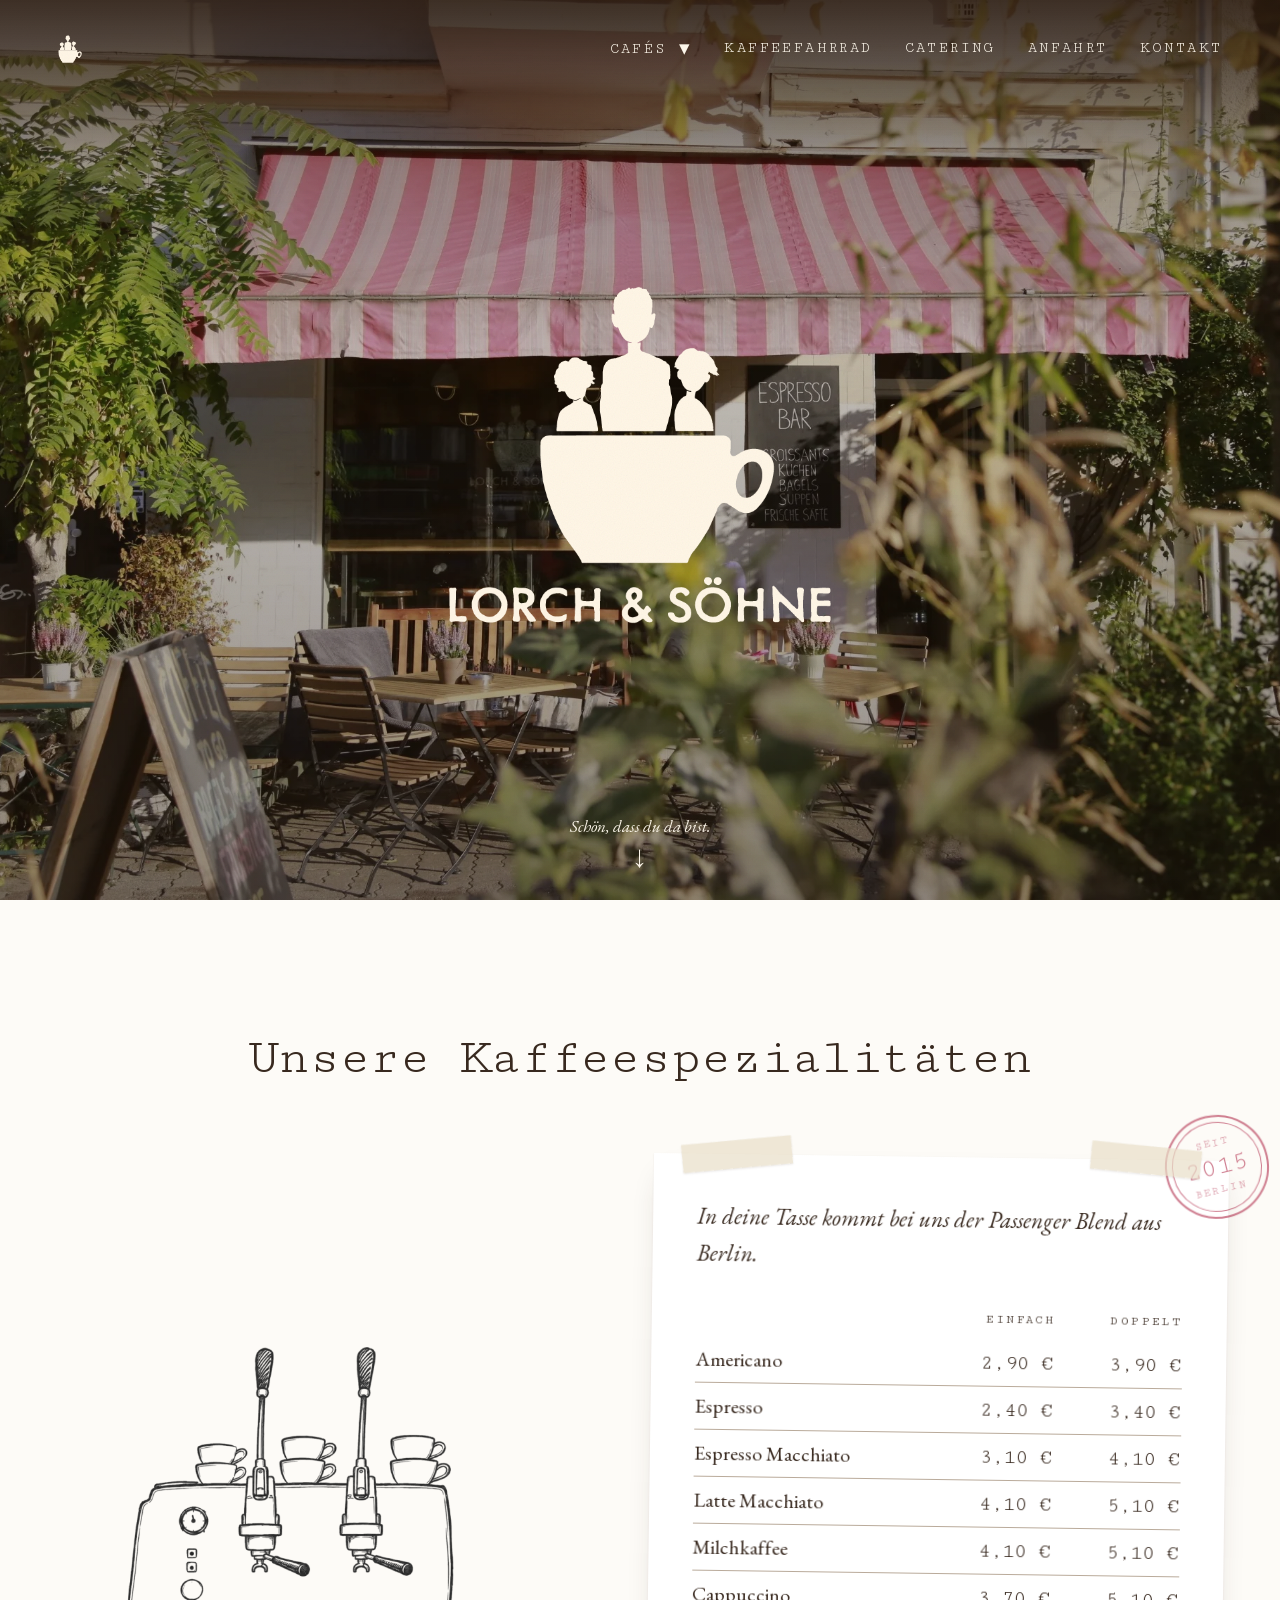
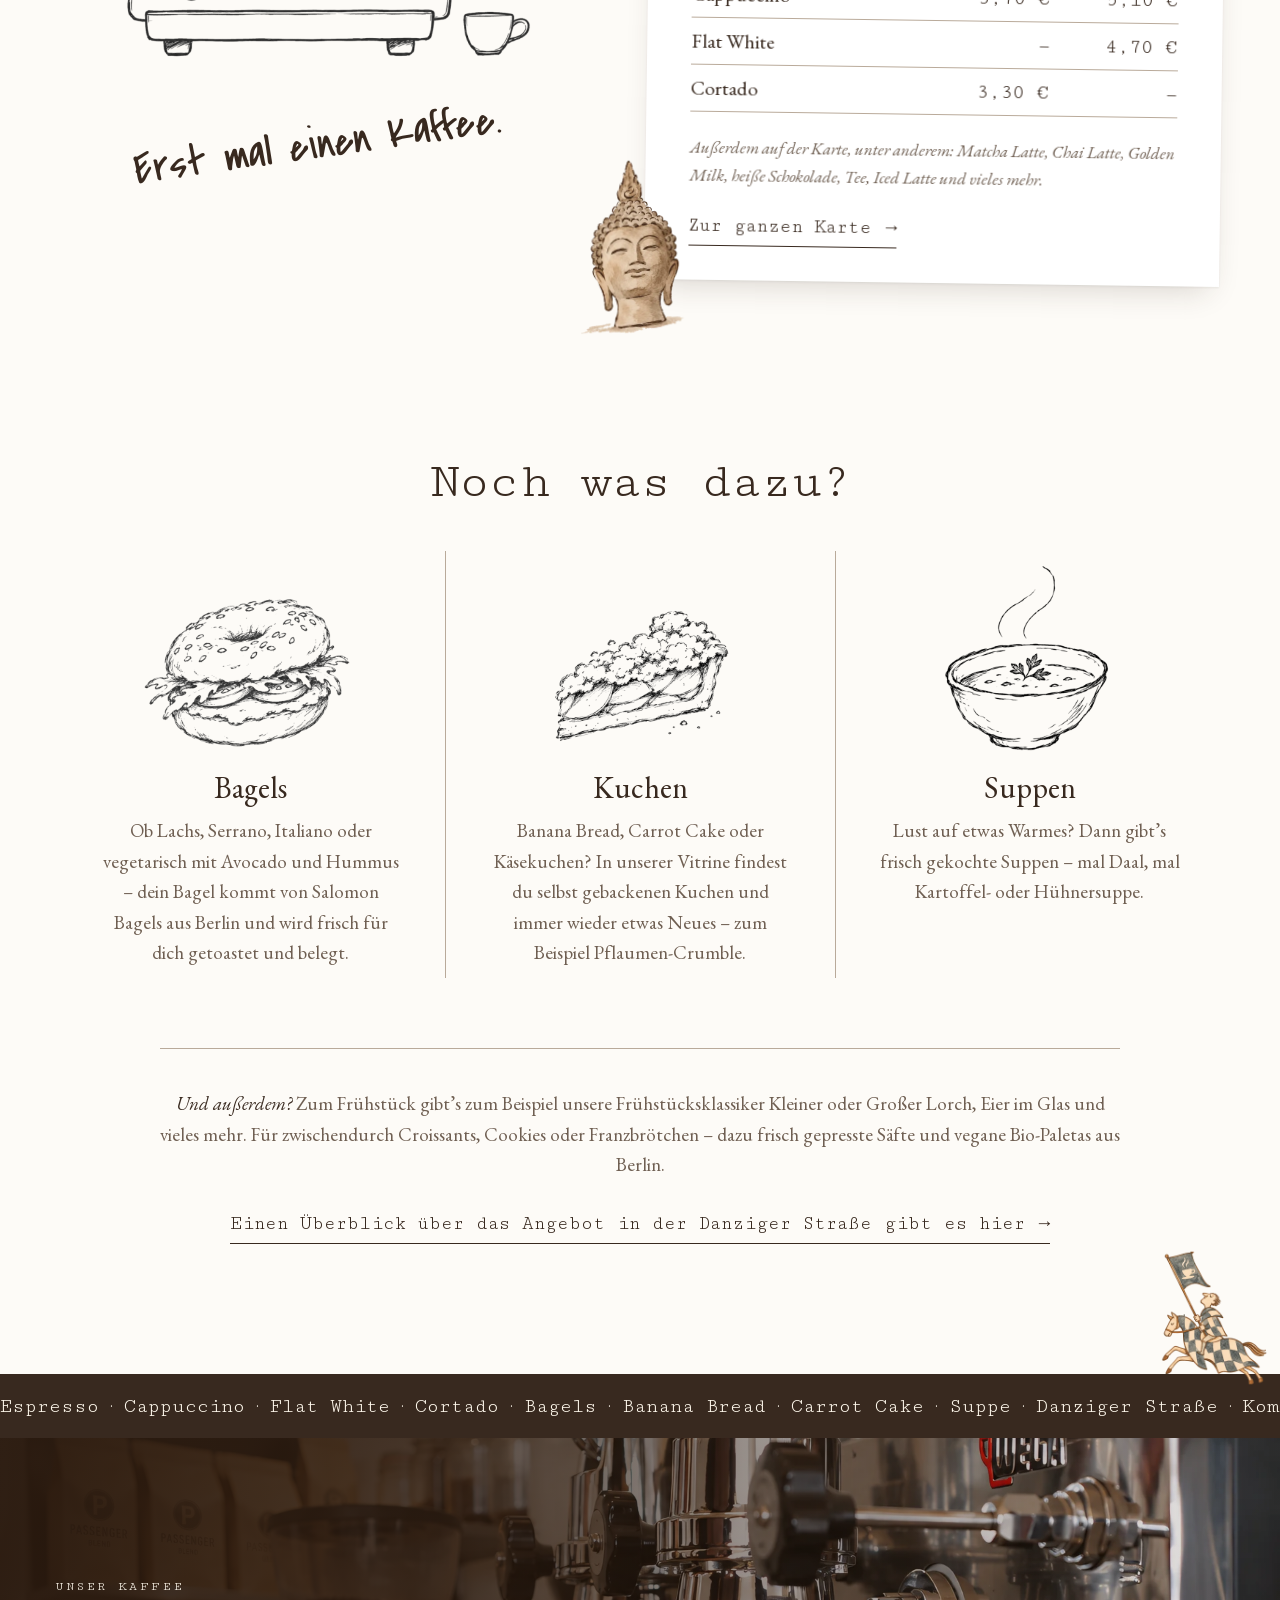
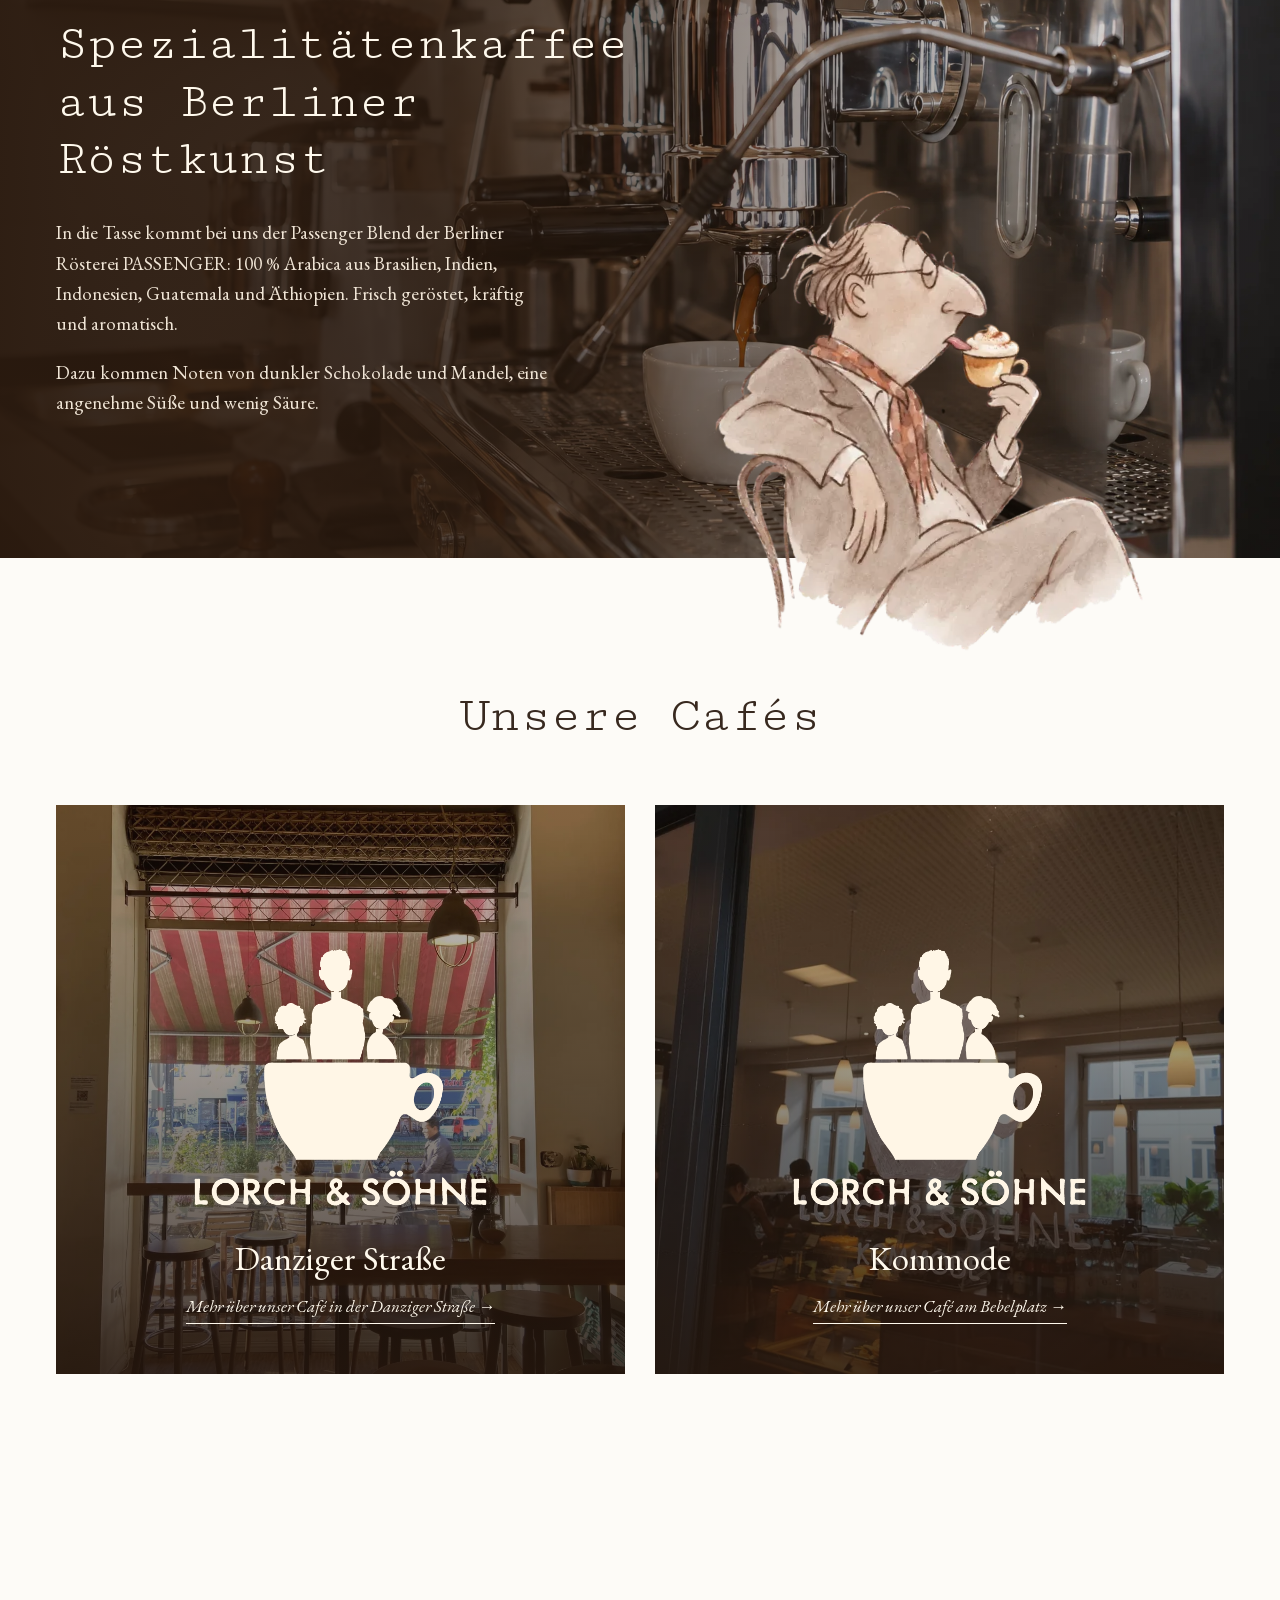
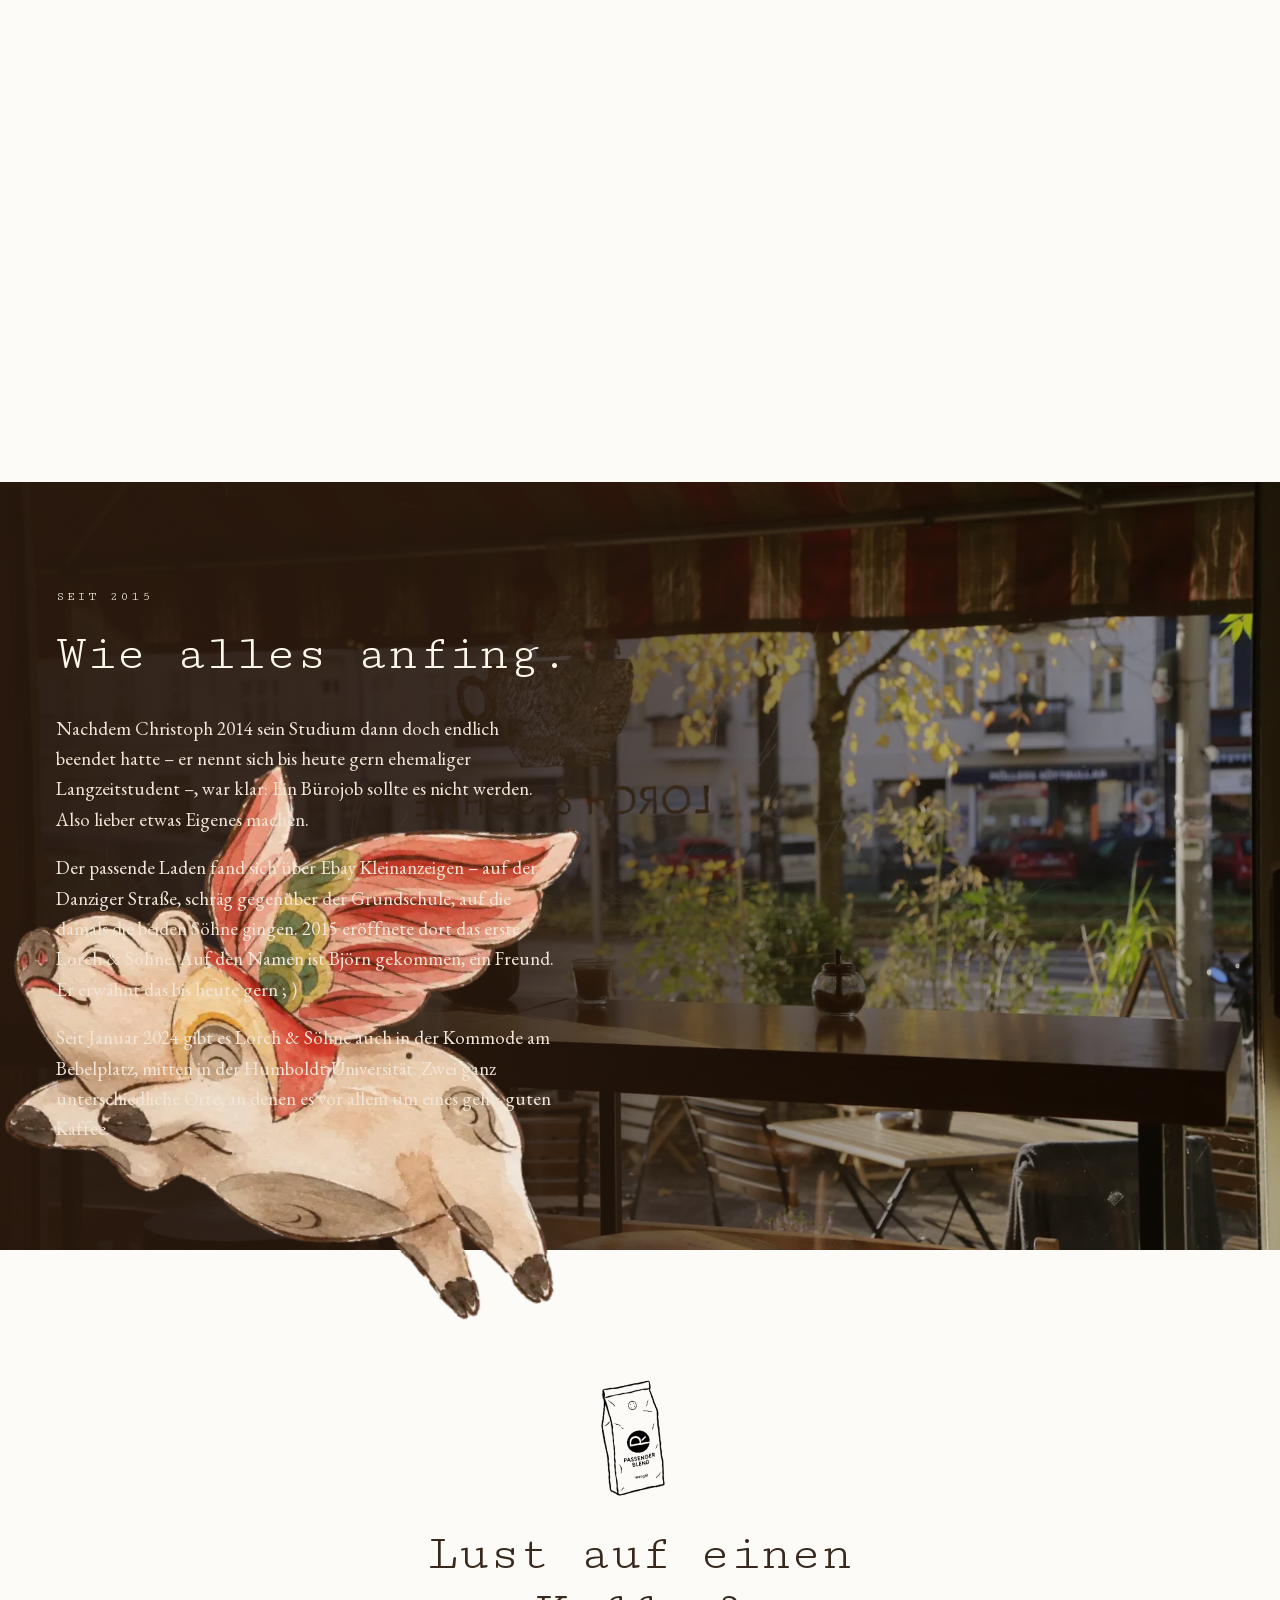
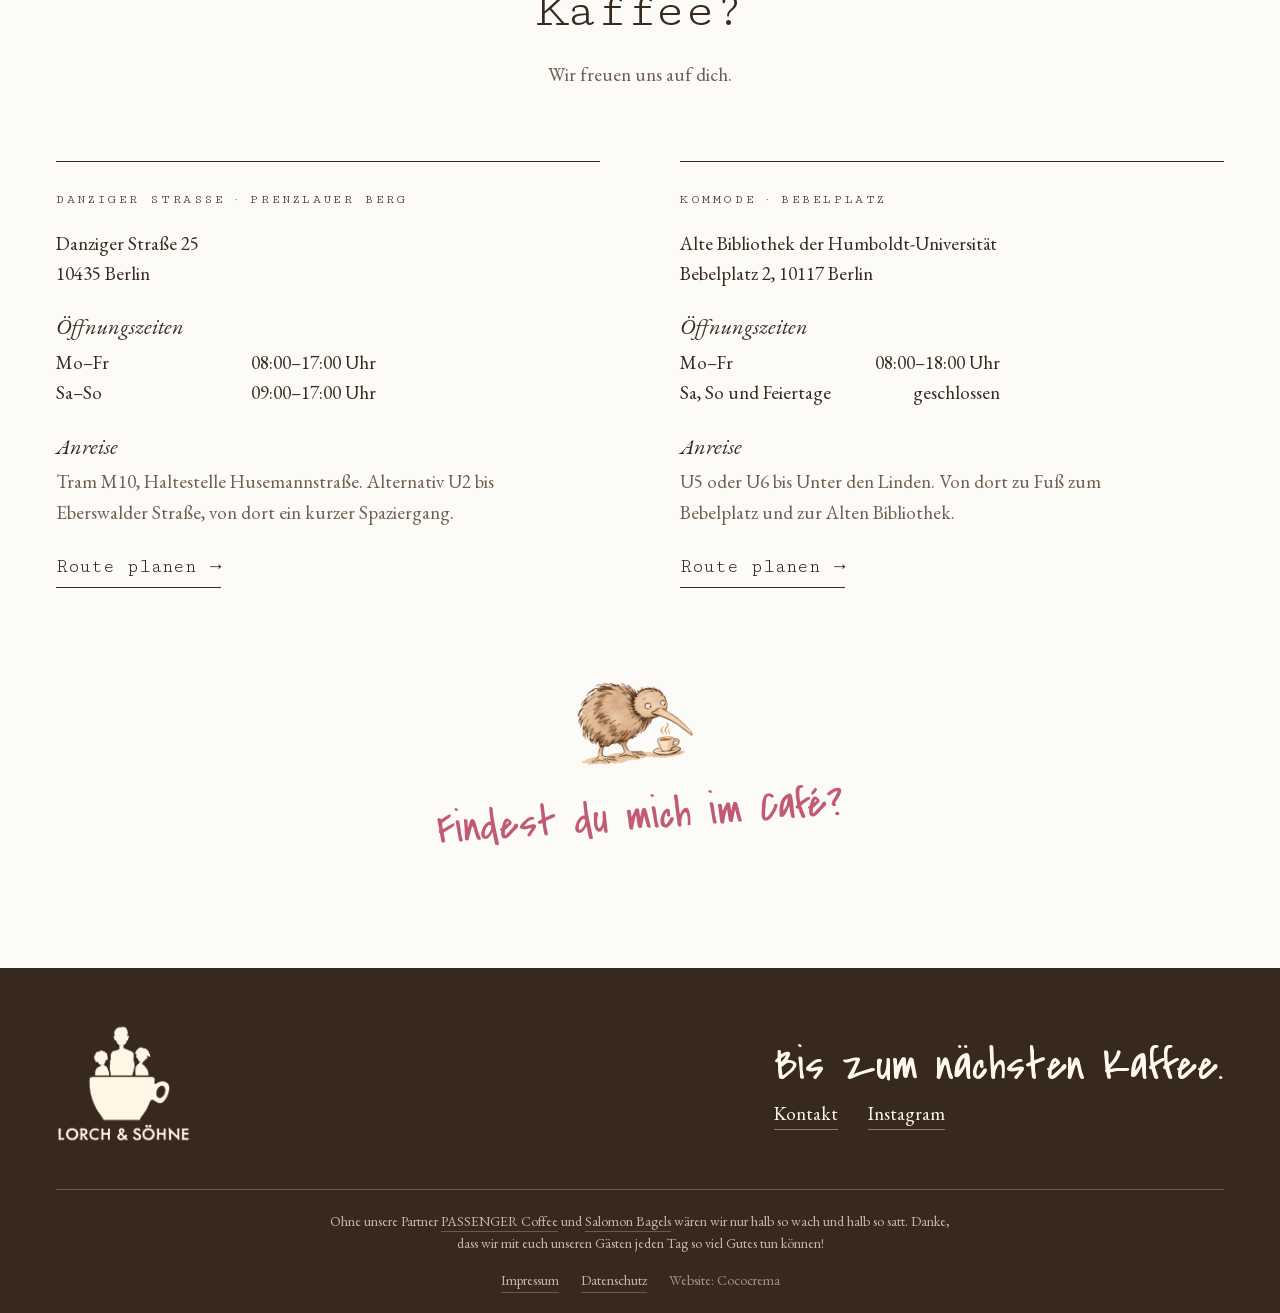
==== commit 710b617e: "Startseite: Startbild füllt den ganzen Bildschirm (Handy und Desktop) Co-Authored-By: Claude Opus 5." ====
--- a/index.html
+++ b/index.html
@@ -95,7 +95,7 @@
        Bereichen mit der passenden id (z. B. href="#karte" → id="karte").
        Die beiden Standorte oben links führen später auf die Unterseiten
        der Danziger Straße und der Kommode – dann nur das href ändern. -->
-  <header class="startbild" id="anfang">
+  <header class="startbild startbild-vollbild" id="anfang">
     <!-- Bis 800 px Breite lädt der Browser den hochformatigen Ausschnitt (-mobil, viel kleiner) -->
     <picture>
       <source media="(max-width: 800px)" srcset="assets/bilder/lorch-und-soehne-cafe-terrasse-mobil.webp">
--- a/style.css
+++ b/style.css
@@ -1718,7 +1718,7 @@
 /* Buddha: sitzt unten links an der Preisliste, ganz ruhig */
 .figur-buddha {
   position: absolute;
-  left: -70px;
+  left: -95px; /* links genug, damit er nicht über „Zur ganzen Karte“ sitzt */
   bottom: -60px;
   display: flex;
   align-items: flex-end;
@@ -1726,8 +1726,8 @@
 }
 
 .figur-buddha img {
-  width: 144px;
-  rotate: 4deg;
+  width: 187px; /* 130 % der früheren 144 px */
+  rotate: -6deg; /* gegen den Uhrzeigersinn geneigt (Handy: siehe unten) */
 }
 
 /* Ritter: reitet oben auf dem Laufband entlang.
@@ -1819,11 +1819,12 @@
   .figur-buddha {
     left: auto;
     right: -6px;
-    bottom: -92px; /* 15 % sitzen noch auf dem Preiszettel */
+    bottom: -84px; /* gut 40 % sitzen auf dem Preiszettel */
   }
 
   .figur-buddha img {
-    width: 108px;
+    width: 140px; /* 130 % der früheren 108 px */
+    rotate: 4deg; /* Handy behält die alte Neigung */
   }
 
   /* Handy: Der Genießer sitzt RECHTS NEBEN dem letzten Kaffee-Absatz
@@ -3241,3 +3242,16 @@
     overflow-wrap: break-word;
   }
 }
+
+/* ============================================================
+   STARTSEITE: STARTBILD FÜLLT DEN GANZEN BILDSCHIRM
+   (Klasse "startbild-vollbild" nur im Header von index.html)
+   Steht ganz am Ende, damit es die Höhen aus allen Bildschirm-
+   größen oben überschreibt. 100svh = sichtbare Höhe, auch am
+   Handy, wo die Adressleiste ein- und ausfährt.
+   ============================================================ */
+.startbild.startbild-vollbild {
+  height: 100svh;
+  min-height: 560px;
+  max-height: none;
+}
